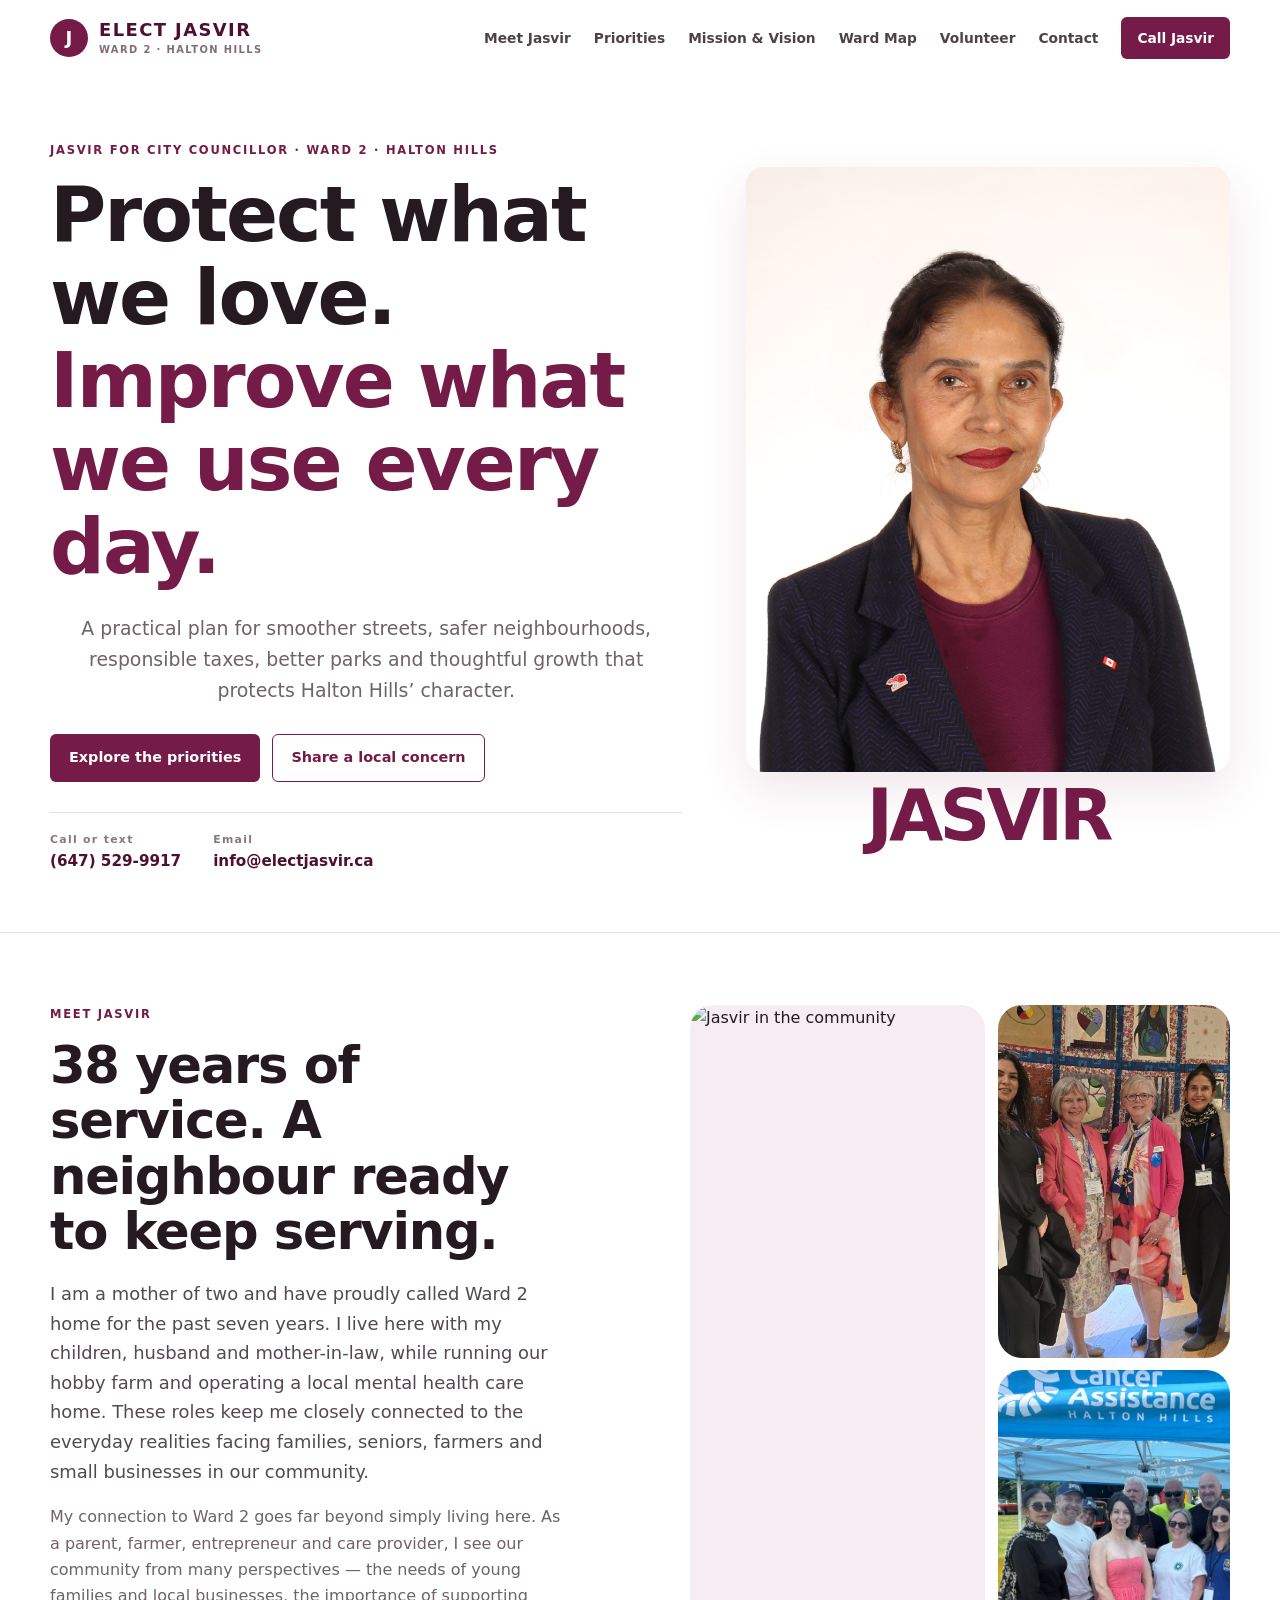
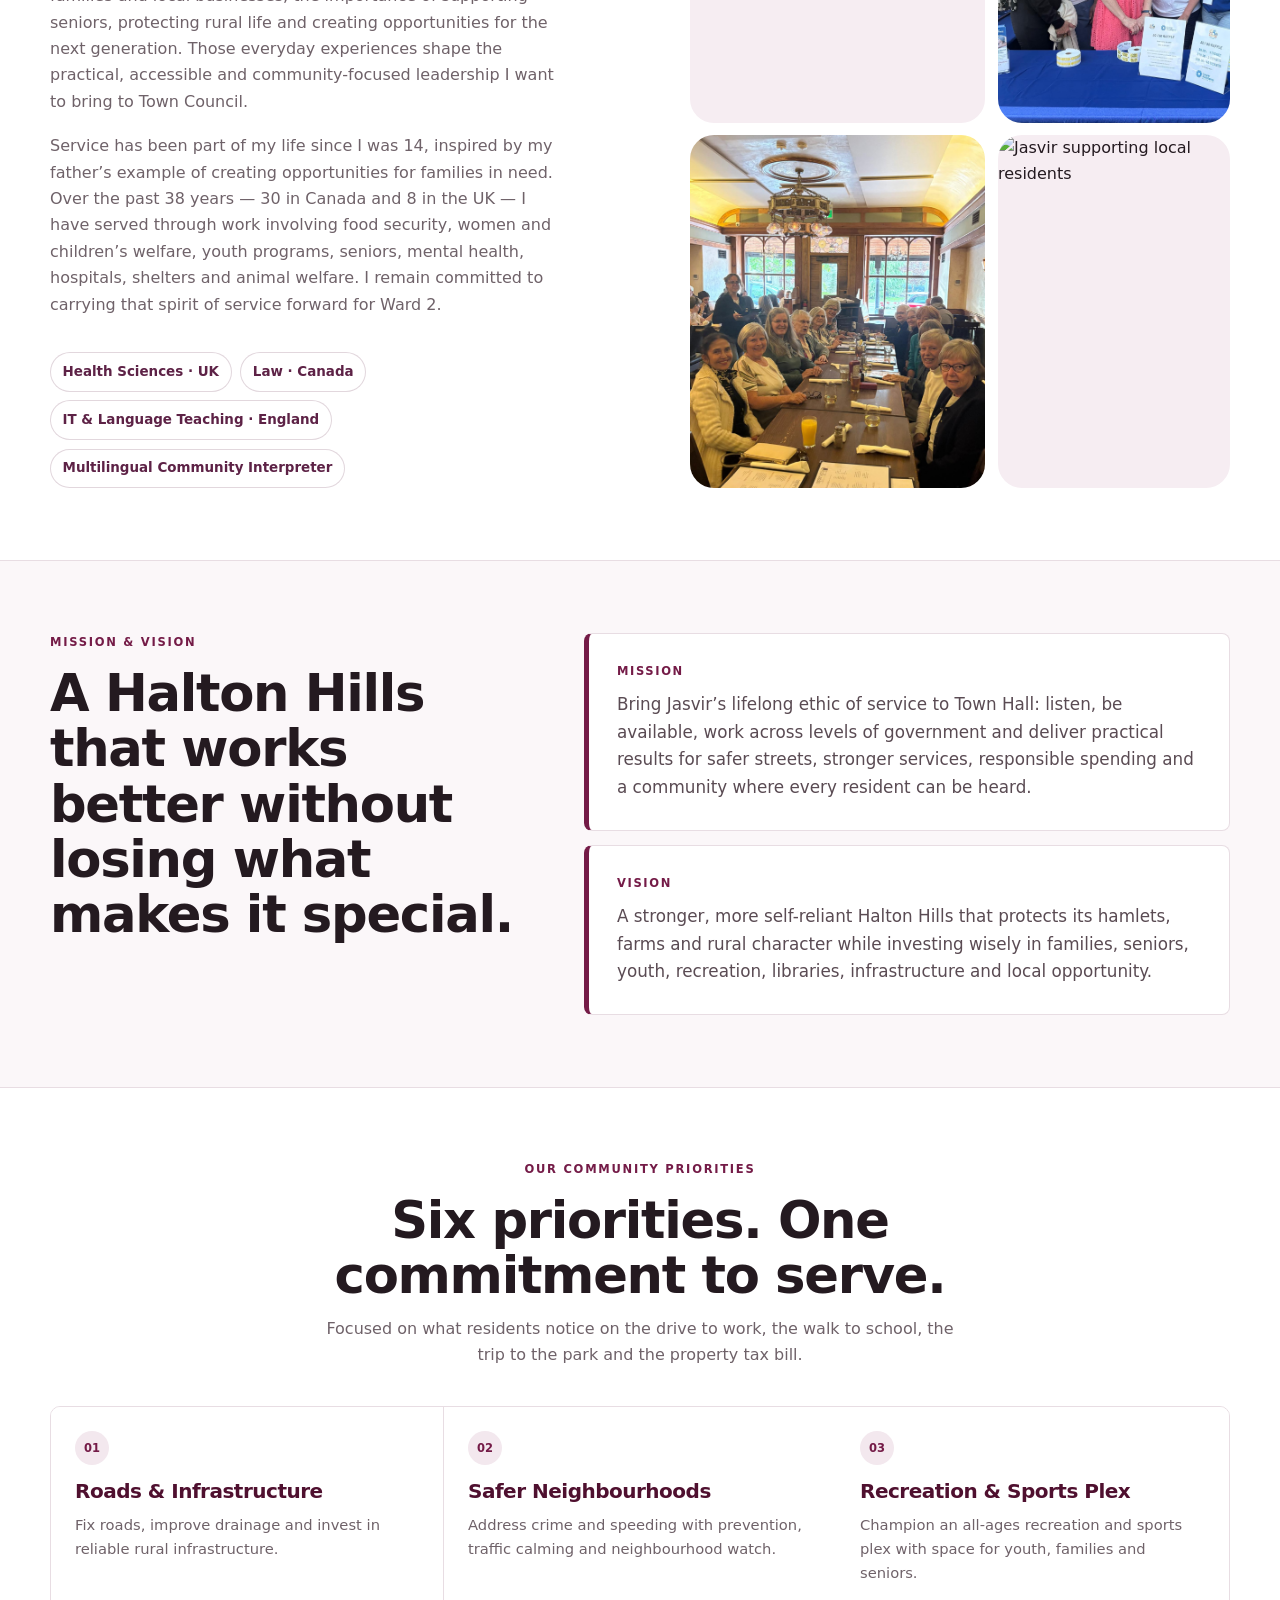
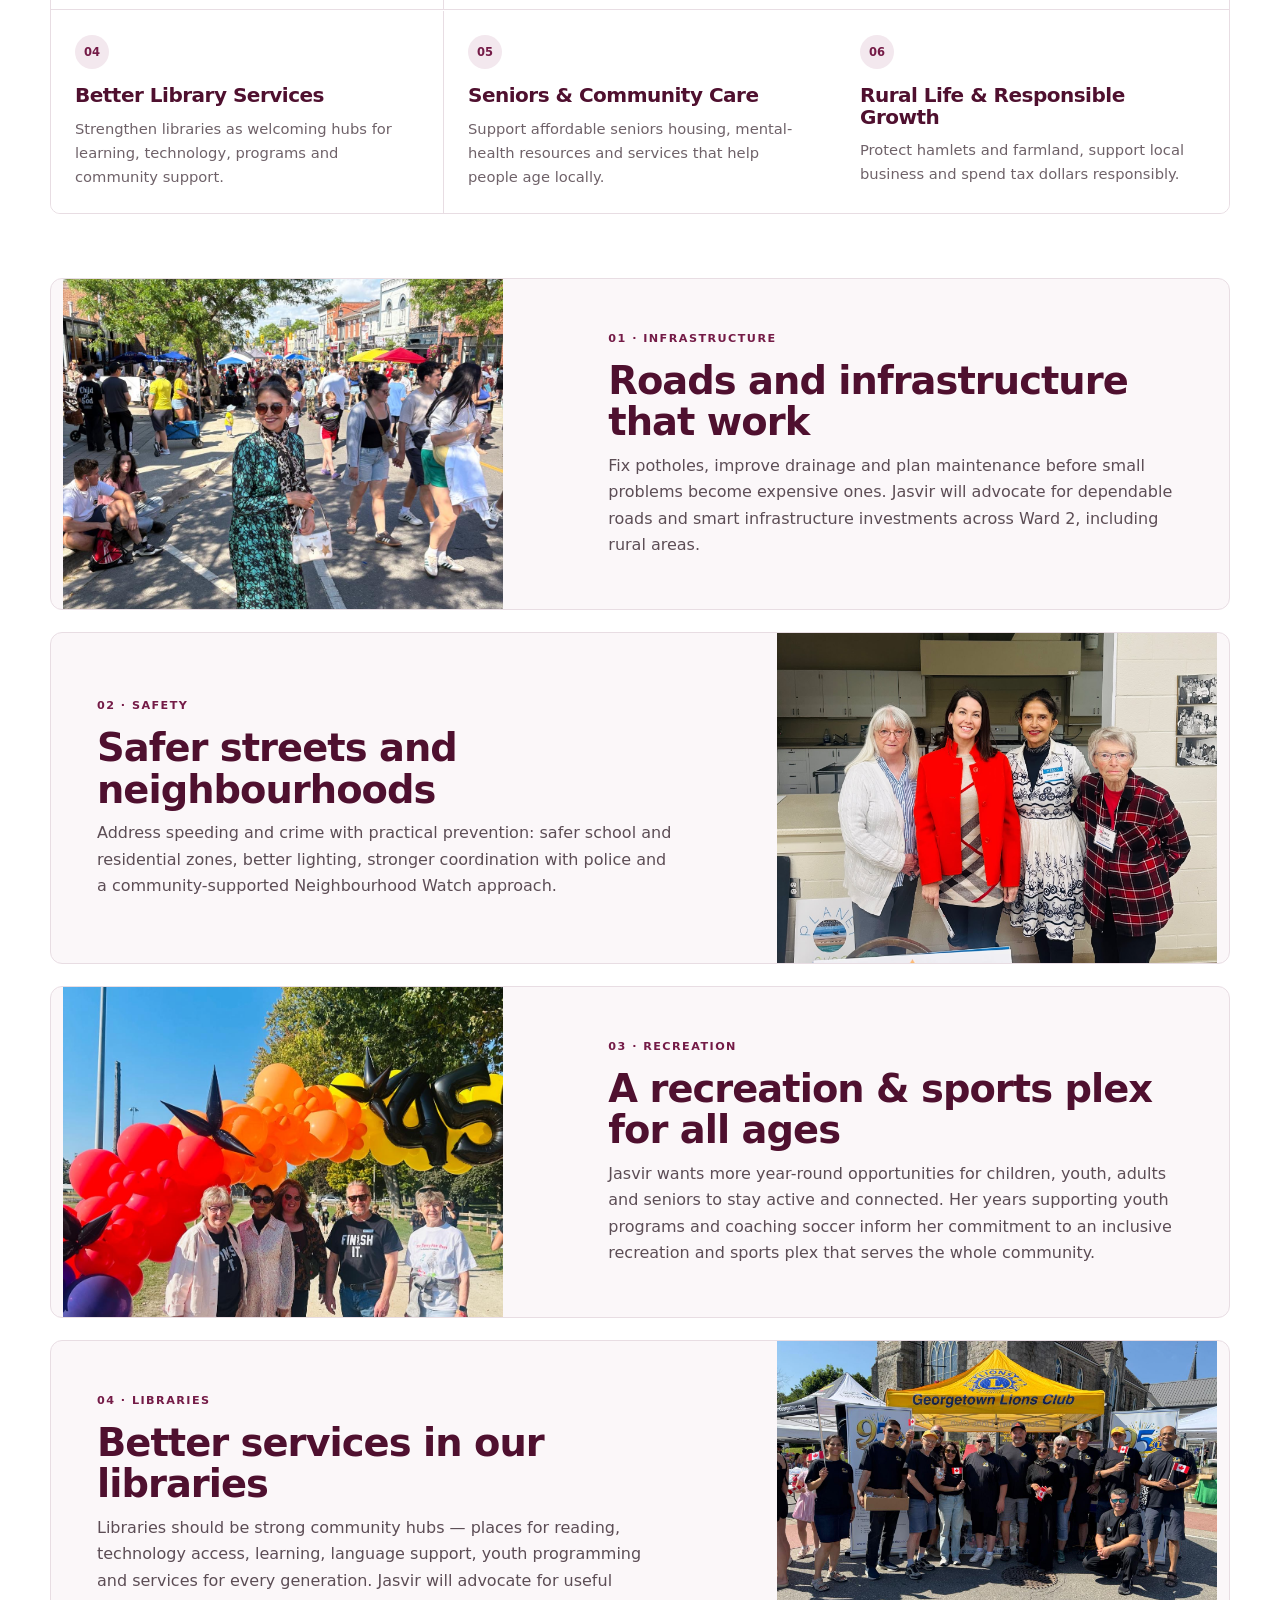
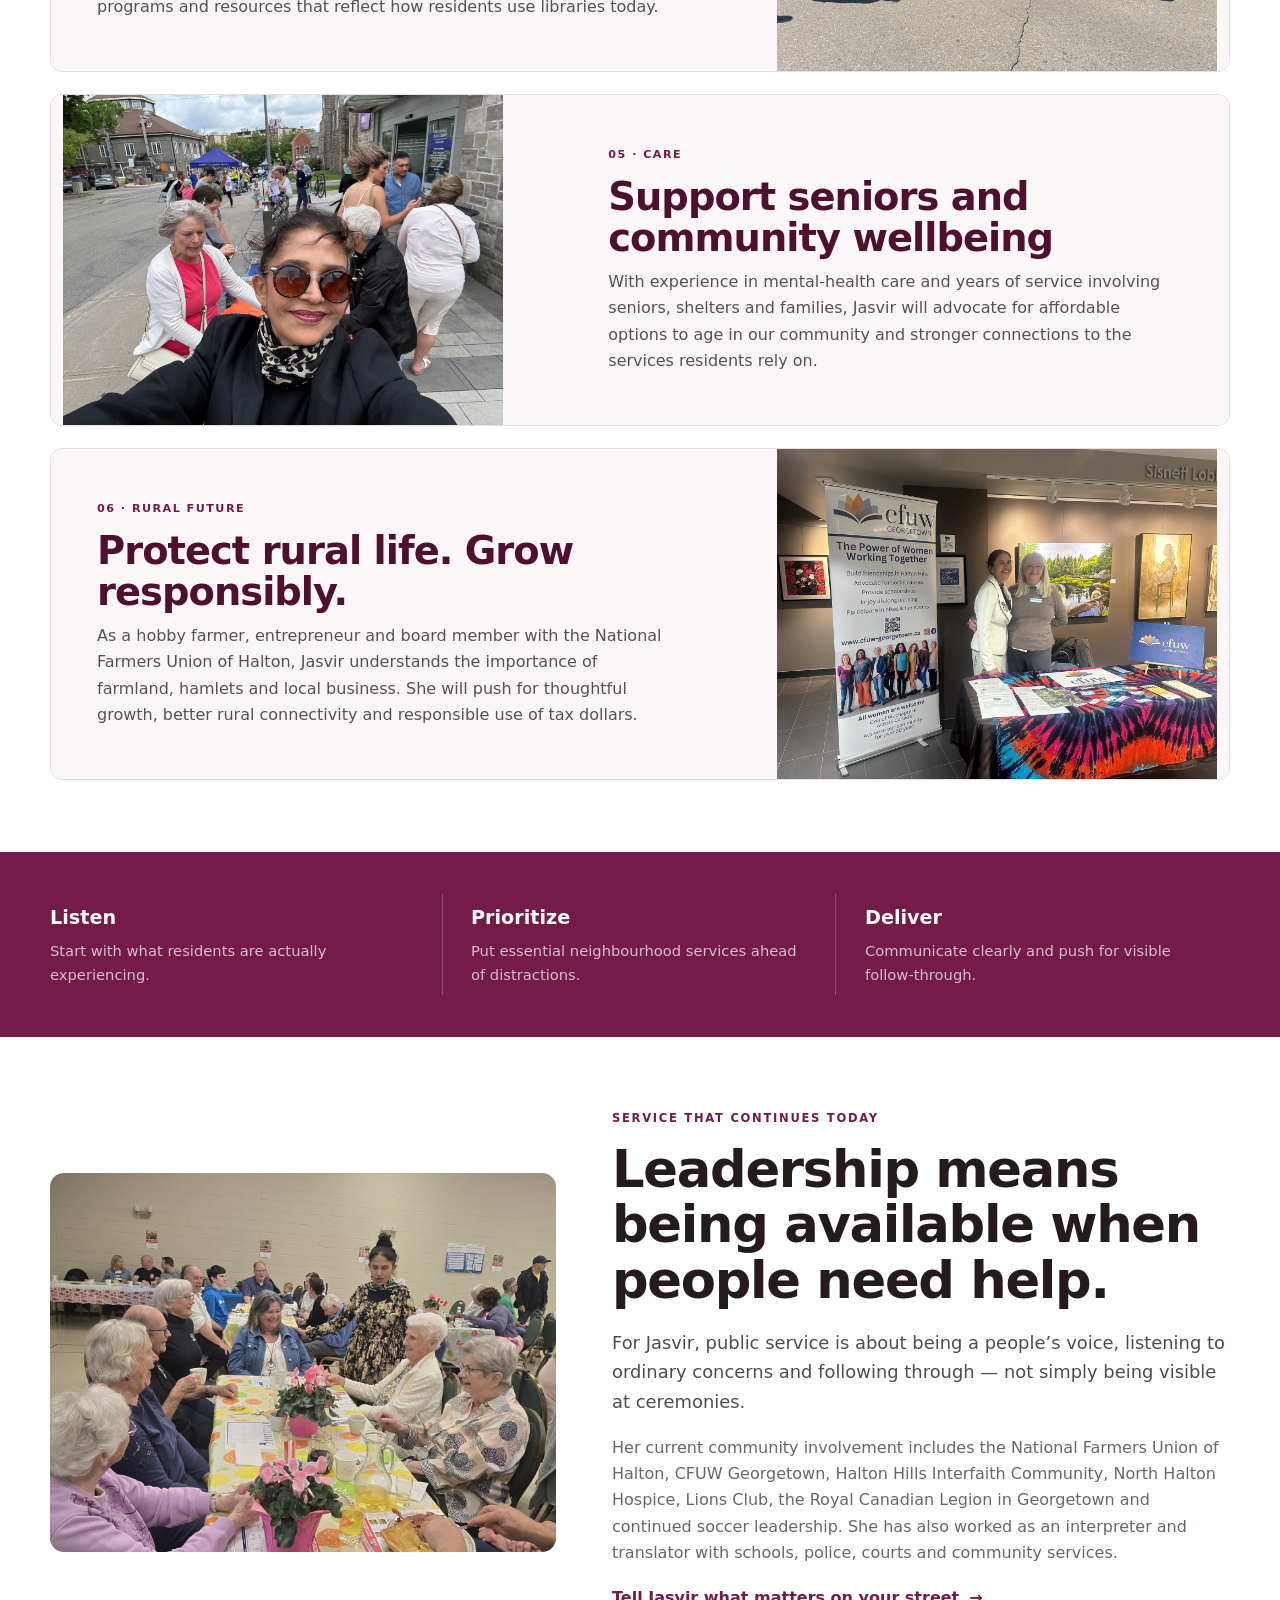
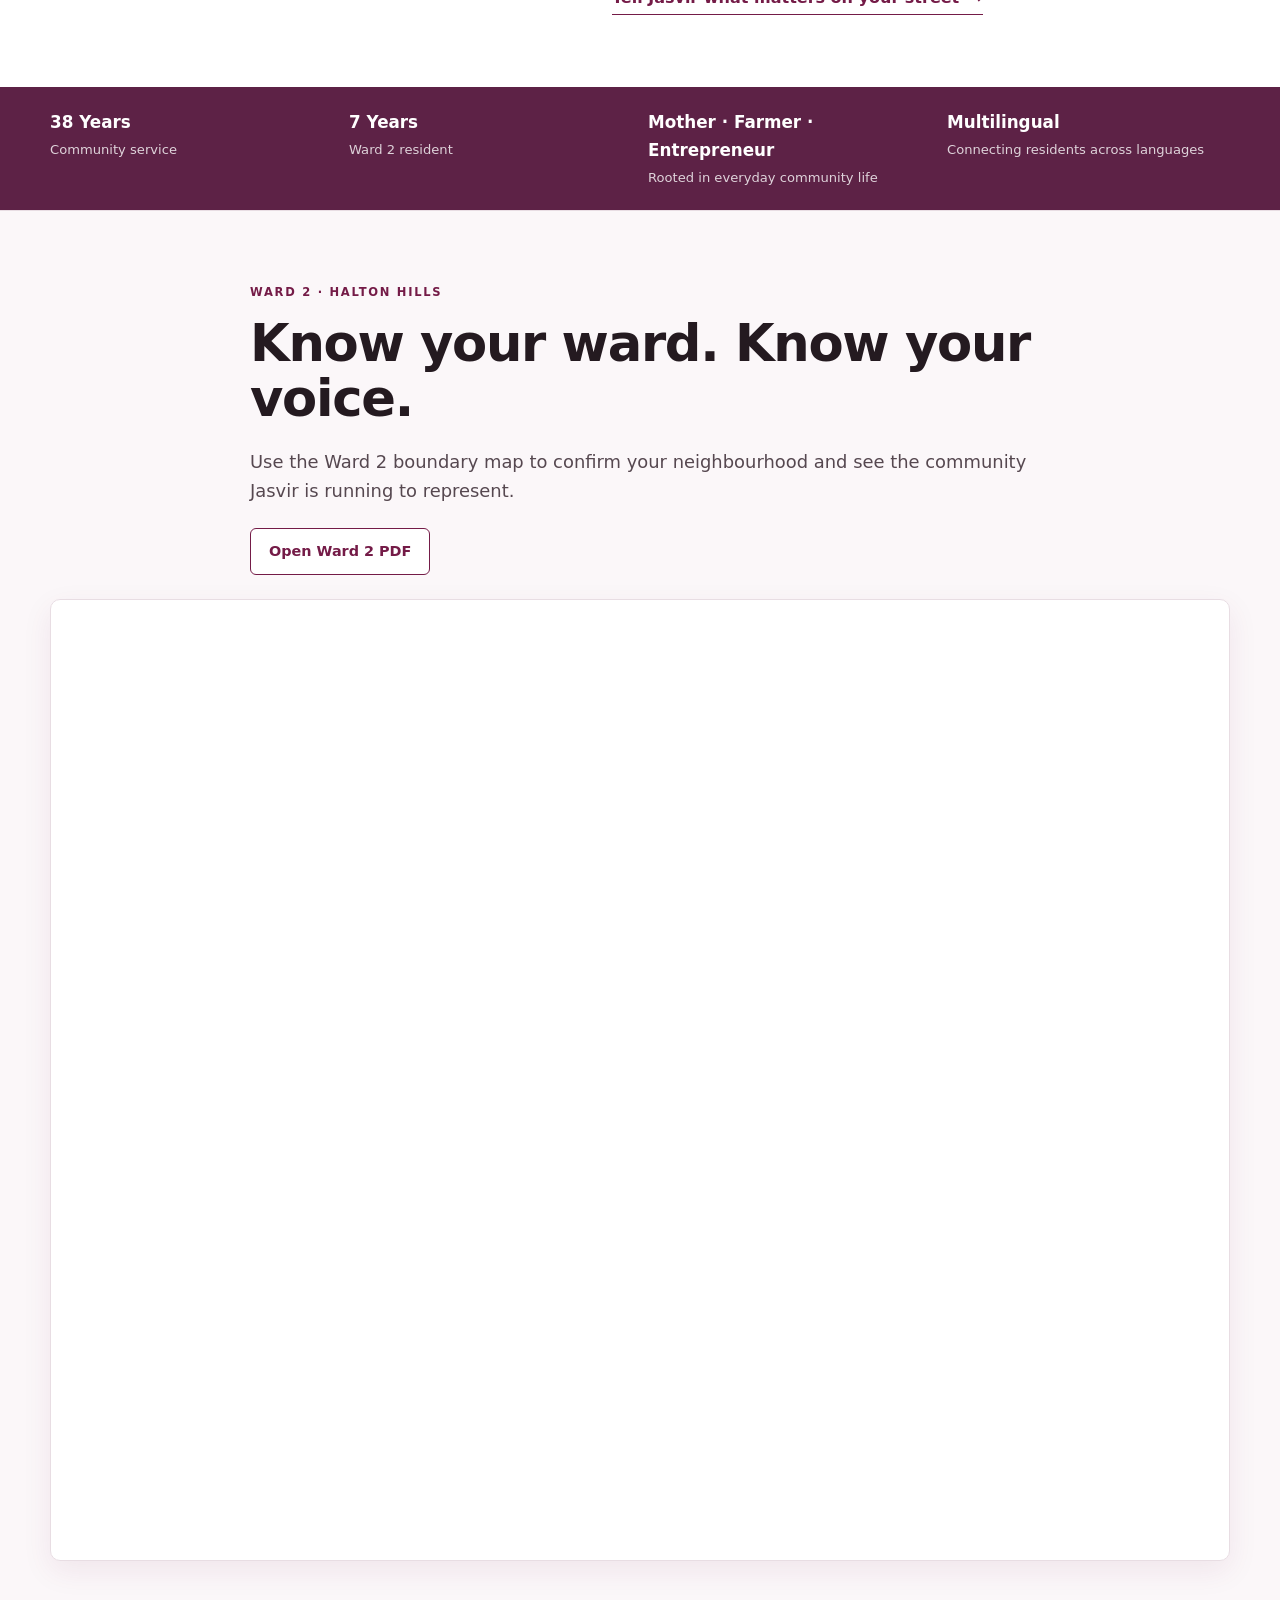
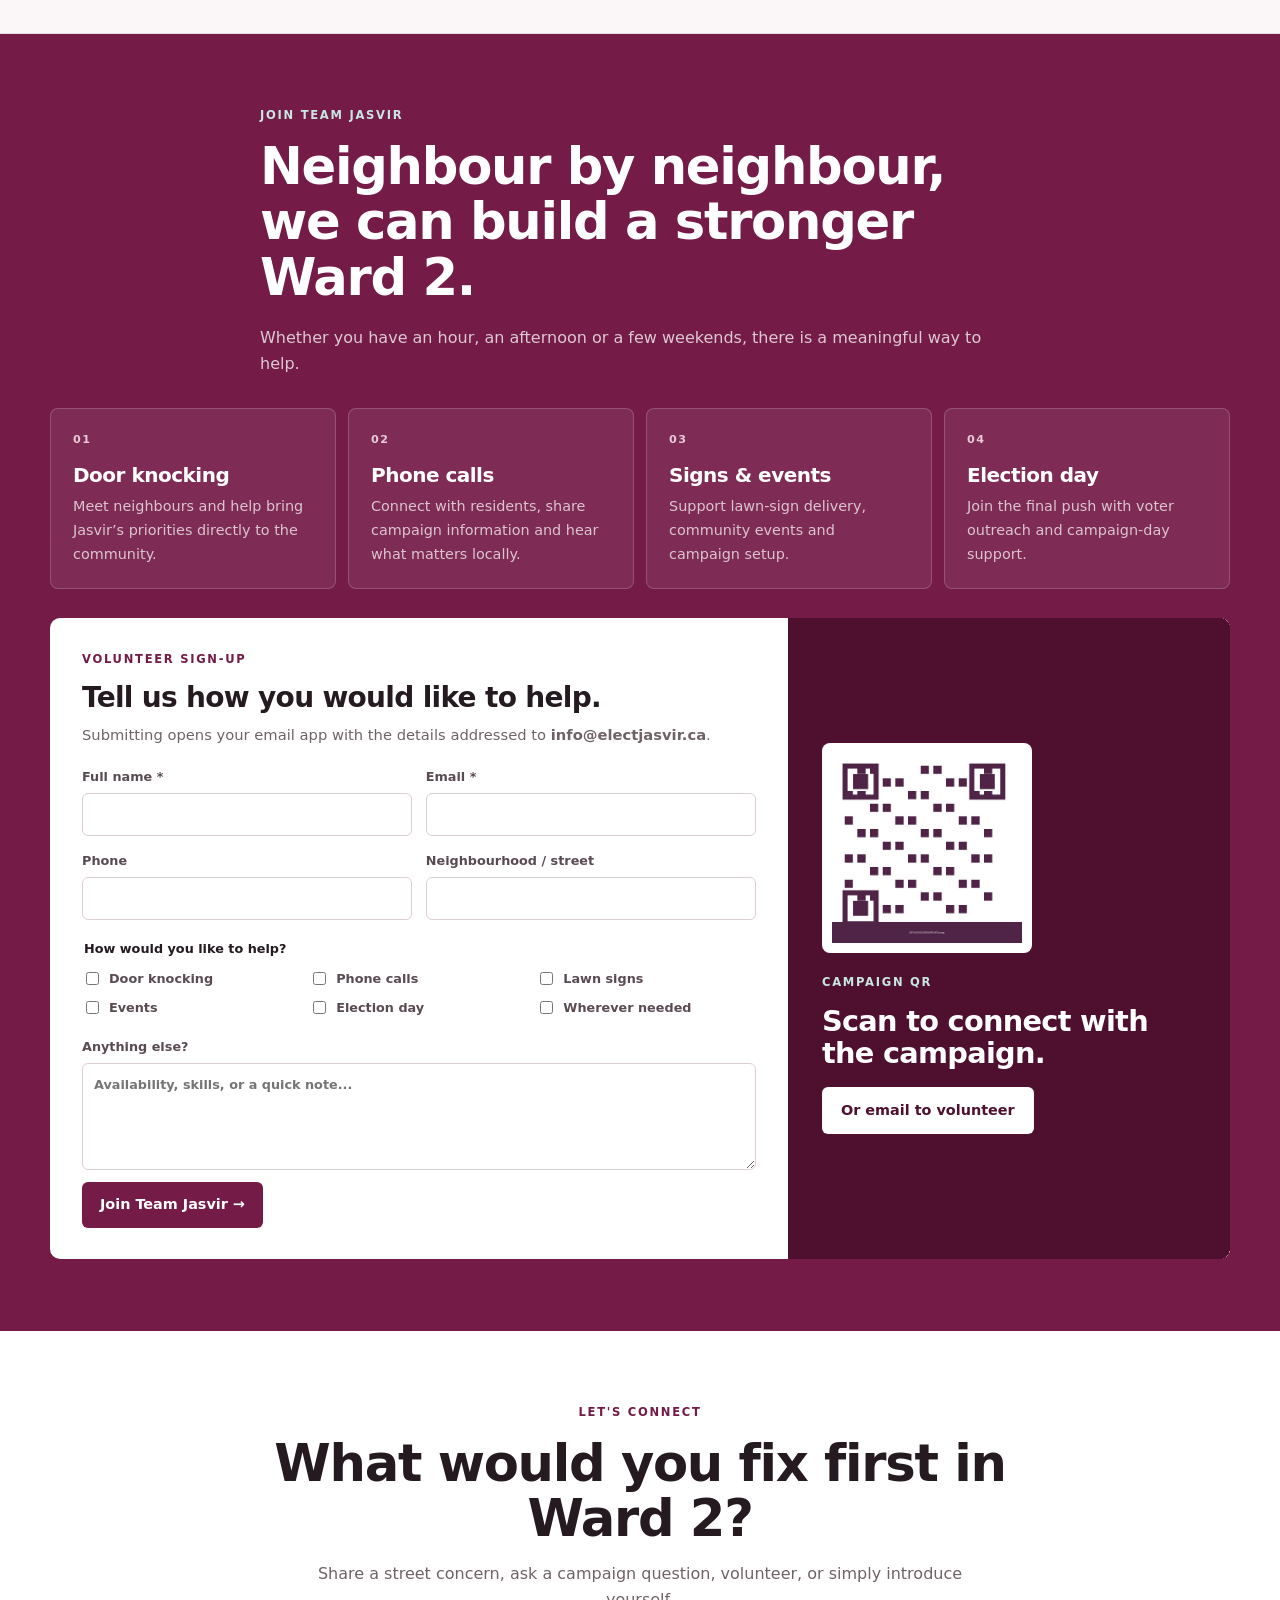
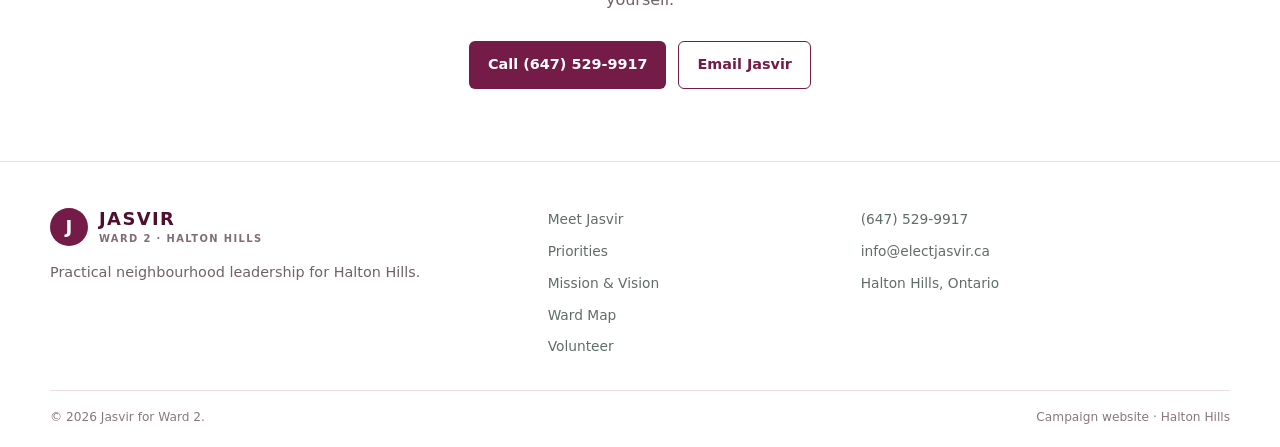
==== index.html @ 5abc93d6 "Self description and pc fade" ====
<!doctype html>
<html lang="en-CA">

<head>
  <meta charset="utf-8">
  <meta name="viewport" content="width=device-width, initial-scale=1, viewport-fit=cover">
  <meta name="theme-color" content="#741B47">
  <meta name="description"
    content="Jasvir for Ward 2 — practical neighbourhood leadership for safer streets, better roads, responsible spending, stronger parks, and smarter growth in Halton Hills.">
  <title>Jasvir for Ward 2 | Halton Hills</title>
  <link rel="stylesheet" href="assets/styles.css">
  <style>
    /* v10: center hero name and practical-plan copy */
    .hero-name-standout,
    .hero-name-below-photo {
      text-align: center !important;
      width: 100% !important;
    }

    .hero-name-standout span,
    .hero-name-below-photo span {
      text-align: center !important;
    }

    /* Center the practical plan paragraph in the hero */
    .hero-copy .hero-lede,
    .hero-copy .lede,
    .hero-copy>p:not(.eyebrow),
    .hero-content .hero-lede,
    .hero-content .lede {
      text-align: center !important;
      margin-left: auto !important;
      margin-right: auto !important;
      max-width: 760px;
    }

    @media (max-width: 768px) {

      .hero-copy .hero-lede,
      .hero-copy .lede,
      .hero-copy>p:not(.eyebrow),
      .hero-content .hero-lede,
      .hero-content .lede {
        max-width: 34rem;
      }
    }
  </style>
</head>

<body>
  <a class="skip-link" href="#main">Skip to main content</a>

  <header class="site-header" data-header>
    <div class="nav-shell">
      <a class="brand" href="#top" aria-label="Jasvir for Ward 2 home">
        <span class="brand-mark">J</span>
        <span class="brand-copy"><strong>ELECT JASVIR</strong><small>WARD 2 · HALTON HILLS</small></span>
      </a>
      <button class="menu-button" type="button" aria-expanded="false" aria-controls="site-nav" data-menu-button>
        <span>Menu</span>
        <svg viewBox="0 0 24 24" aria-hidden="true">
          <path d="M4 7h16M4 12h16M4 17h16" />
        </svg>
      </button>
      <nav class="site-nav" id="site-nav" aria-label="Primary navigation" data-nav>
        <a href="#why">Meet Jasvir</a>
        <a href="#priorities">Priorities</a>
        <a href="#vision">Mission & Vision</a>
        <a href="#ward-map">Ward Map</a>
        <a href="#volunteer">Volunteer</a>
        <a href="#connect">Contact</a>
        <a class="nav-cta" href="tel:+16475299917">Call Jasvir</a>
      </nav>
    </div>
  </header>

  <main id="main">
    <section class="hero" id="top">
      <div class="container hero-grid">
        <div class="hero-copy">
          <p class="eyebrow">JASVIR FOR CITY COUNCILLOR · WARD 2 · HALTON HILLS</p>
          <h1>Protect what we love.<br><span>Improve what we use every day.</span></h1>
          <p class="hero-lead">A practical plan for smoother streets, safer neighbourhoods, responsible taxes, better
            parks and thoughtful growth that protects Halton Hills’ character.</p>
          <div class="hero-actions">
            <a class="button button-primary" href="#priorities">Explore the priorities</a>
            <a class="button button-secondary"
              href="mailto:info@electjasvir.ca?subject=Ward%202%20Community%20Issue">Share a local concern</a>
          </div>
          <div class="hero-contact" aria-label="Campaign contact information">
            <a href="tel:+16475299917"><span>Call or text</span><strong>(647) 529-9917</strong></a>
            <a href="mailto:info@electjasvir.ca"><span>Email</span><strong>info@electjasvir.ca</strong></a>
          </div>
        </div>
        <div class="hero-visual">
          <div class="hero-photo">
            <img src="assets/images/1.jpg" alt="Temporary campaign photo placeholder">
          </div>
          <div class="hero-candidate-name" aria-label="Candidate name">JASVIR</div>
        </div>
      </div>
    </section>

    <section class="section meet" id="why">
      <div class="container meet-grid">
        <div class="meet-copy">
          <p class="section-label">MEET JASVIR</p>
          <h2>38 years of service. A neighbour ready to keep serving.</h2>
          <p class="lead">I am a mother of two and have proudly called Ward 2 home for the past seven years. I live here with my children, husband and mother-in-law, while running our hobby farm and operating a local mental health care home. These roles keep me closely connected to the everyday realities facing families, seniors, farmers and small businesses in our community.</p>
          <p>My connection to Ward 2 goes far beyond simply living here. As a parent, farmer, entrepreneur and care provider, I see our community from many perspectives — the needs of young families and local businesses, the importance of supporting seniors, protecting rural life and creating opportunities for the next generation. Those everyday experiences shape the practical, accessible and community-focused leadership I want to bring to Town Council.</p>
          <p>Service has been part of my life since I was 14, inspired by my father’s example of creating opportunities for families in need. Over the past 38 years — 30 in Canada and 8 in the UK — I have served through work involving food security, women and children’s welfare, youth programs, seniors, mental health, hospitals, shelters and animal welfare. I remain committed to carrying that spirit of service forward for Ward 2.</p>
          <div class="bio-chips" aria-label="My background">
            <span>Health Sciences · UK</span><span>Law · Canada</span><span>IT & Language Teaching · England</span><span>Multilingual Community Interpreter</span>
          </div>
        </div>
        <div class="meet-photos" aria-label="Community photos">
          <figure><img src="assets/images/16.jpg" alt="Jasvir in the community"></figure>
          <figure><img src="assets/images/12.jpg" alt="Jasvir serving the community"></figure>
          <figure><img src="assets/images/13.jpg" alt="Jasvir with community members"></figure>
          <figure><img src="assets/images/11.jpg" alt="Jasvir participating in the community"></figure>
          <figure><img src="assets/images/17.jpg" alt="Jasvir supporting local residents"></figure>
        </div>
      </div>
    </section>

    <section class="section vision" id="vision">
      <div class="container vision-grid">
        <div class="vision-heading">
          <p class="section-label">MISSION & VISION</p>
          <h2>A Halton Hills that works better without losing what makes it special.</h2>
        </div>
        <div class="statement-grid">
          <article class="statement-card">
            <span>MISSION</span>
            <p>Bring Jasvir’s lifelong ethic of service to Town Hall: listen, be available, work across levels of
              government and deliver practical results for safer streets, stronger services, responsible spending and a
              community where every resident can be heard.</p>
          </article>
          <article class="statement-card">
            <span>VISION</span>
            <p>A stronger, more self-reliant Halton Hills that protects its hamlets, farms and rural character while
              investing wisely in families, seniors, youth, recreation, libraries, infrastructure and local opportunity.
            </p>
          </article>
        </div>
      </div>
    </section>

    <section class="section priorities" id="priorities">
      <div class="container priorities-heading">
        <p class="section-label">OUR COMMUNITY PRIORITIES</p>
        <h2>Six priorities. One commitment to serve.</h2>
        <p>Focused on what residents notice on the drive to work, the walk to school, the trip to the park and the
          property tax bill.</p>
      </div>

      <div class="container priority-overview" aria-label="Ward 2 priority overview">
        <article><span>01</span>
          <h3>Roads & Infrastructure</h3>
          <p>Fix roads, improve drainage and invest in reliable rural infrastructure.</p>
        </article>
        <article><span>02</span>
          <h3>Safer Neighbourhoods</h3>
          <p>Address crime and speeding with prevention, traffic calming and neighbourhood watch.</p>
        </article>
        <article><span>03</span>
          <h3>Recreation & Sports Plex</h3>
          <p>Champion an all-ages recreation and sports plex with space for youth, families and seniors.</p>
        </article>
        <article><span>04</span>
          <h3>Better Library Services</h3>
          <p>Strengthen libraries as welcoming hubs for learning, technology, programs and community support.</p>
        </article>
        <article><span>05</span>
          <h3>Seniors & Community Care</h3>
          <p>Support affordable seniors housing, mental-health resources and services that help people age locally.</p>
        </article>
        <article><span>06</span>
          <h3>Rural Life & Responsible Growth</h3>
          <p>Protect hamlets and farmland, support local business and spend tax dollars responsibly.</p>
        </article>
      </div>

      <div class="container issue-list">
        <article class="issue-row">
          <div class="issue-photo"><img src="assets/images/2.jpg" alt="Ward 2 roads and infrastructure"></div>
          <div class="issue-copy"><span class="issue-number">01 · INFRASTRUCTURE</span>
            <h3>Roads and infrastructure that work</h3>
            <p>Fix potholes, improve drainage and plan maintenance before small problems become expensive ones. Jasvir
              will advocate for dependable roads and smart infrastructure investments across Ward 2, including rural
              areas.</p>
          </div>
        </article>
        <article class="issue-row reverse">
          <div class="issue-photo"><img src="assets/images/3.jpg" alt="Safe neighbourhoods"></div>
          <div class="issue-copy"><span class="issue-number">02 · SAFETY</span>
            <h3>Safer streets and neighbourhoods</h3>
            <p>Address speeding and crime with practical prevention: safer school and residential zones, better
              lighting, stronger coordination with police and a community-supported Neighbourhood Watch approach.</p>
          </div>
        </article>
        <article class="issue-row">
          <div class="issue-photo"><img src="assets/images/4.jpg" alt="Community recreation and sports"></div>
          <div class="issue-copy"><span class="issue-number">03 · RECREATION</span>
            <h3>A recreation & sports plex for all ages</h3>
            <p>Jasvir wants more year-round opportunities for children, youth, adults and seniors to stay active and
              connected. Her years supporting youth programs and coaching soccer inform her commitment to an inclusive
              recreation and sports plex that serves the whole community.</p>
          </div>
        </article>
        <article class="issue-row reverse">
          <div class="issue-photo"><img src="assets/images/5.jpg" alt="Library and learning services"></div>
          <div class="issue-copy"><span class="issue-number">04 · LIBRARIES</span>
            <h3>Better services in our libraries</h3>
            <p>Libraries should be strong community hubs — places for reading, technology access, learning, language
              support, youth programming and services for every generation. Jasvir will advocate for useful programs and
              resources that reflect how residents use libraries today.</p>
          </div>
        </article>
        <article class="issue-row">
          <div class="issue-photo"><img src="assets/images/6.jpg" alt="Seniors and community care"></div>
          <div class="issue-copy"><span class="issue-number">05 · CARE</span>
            <h3>Support seniors and community wellbeing</h3>
            <p>With experience in mental-health care and years of service involving seniors, shelters and families,
              Jasvir will advocate for affordable options to age in our community and stronger connections to the
              services residents rely on.</p>
          </div>
        </article>
        <article class="issue-row reverse">
          <div class="issue-photo"><img src="assets/images/7.jpg" alt="Rural Halton Hills and farmland"></div>
          <div class="issue-copy"><span class="issue-number">06 · RURAL FUTURE</span>
            <h3>Protect rural life. Grow responsibly.</h3>
            <p>As a hobby farmer, entrepreneur and board member with the National Farmers Union of Halton, Jasvir
              understands the importance of farmland, hamlets and local business. She will push for thoughtful growth,
              better rural connectivity and responsible use of tax dollars.</p>
          </div>
        </article>
      </div>
    </section>

    <section class="section principles">
      <div class="container principle-row">
        <article><strong>Listen</strong>
          <p>Start with what residents are actually experiencing.</p>
        </article>
        <article><strong>Prioritize</strong>
          <p>Put essential neighbourhood services ahead of distractions.</p>
        </article>
        <article><strong>Deliver</strong>
          <p>Communicate clearly and push for visible follow-through.</p>
        </article>
      </div>
    </section>

    <section class="section community">
      <div class="container community-grid">
        <div class="community-photo"><img src="assets/images/15.jpg" alt="Jasvir participating in the community"></div>
        <div class="community-copy">
          <p class="section-label">SERVICE THAT CONTINUES TODAY</p>
          <h2>Leadership means being available when people need help.</h2>
          <p class="lead">For Jasvir, public service is about being a people’s voice, listening to ordinary concerns and
            following through — not simply being visible at ceremonies.</p>
          <p>Her current community involvement includes the National Farmers Union of Halton, CFUW Georgetown, Halton
            Hills Interfaith Community, North Halton Hospice, Lions Club, the Royal Canadian Legion in Georgetown and
            continued soccer leadership. She has also worked as an interpreter and translator with schools, police,
            courts and community services.</p>
          <a class="text-link" href="mailto:info@electjasvir.ca?subject=Ward%202%20Neighbourhood%20Feedback">Tell Jasvir
            what matters on your street <span>→</span></a>
        </div>
      </div>
    </section>

    <section class="service-strip" aria-label="Jasvir's community service">
      <div class="container service-strip-grid">
        <div><strong>38 Years</strong><span>Community service</span></div>
        <div><strong>7 Years</strong><span>Ward 2 resident</span></div>
        <div><strong>Mother · Farmer · Entrepreneur</strong><span>Rooted in everyday community life</span></div>
        <div><strong>Multilingual</strong><span>Connecting residents across languages</span></div>
      </div>
    </section>

    <section class="section ward-map" id="ward-map">
      <div class="container map-copy">
        <p class="section-label">WARD 2 · HALTON HILLS</p>
        <h2>Know your ward. Know your voice.</h2>
        <p class="lead">Use the Ward 2 boundary map to confirm your neighbourhood and see the community Jasvir is
          running to represent.</p>
        <a class="button button-secondary" href="docs/Ward-2-Map.pdf" target="_blank" rel="noopener">Open Ward 2 PDF</a>
      </div>
      <div class="container map-frame pdf-frame">
        <object data="docs/Ward-2-Map.pdf#view=Fit&toolbar=0&navpanes=0" type="application/pdf"
          aria-label="Ward 2 boundary PDF">
          <iframe src="docs/Ward-2-Map.pdf#view=Fit&toolbar=0&navpanes=0" title="Ward 2 boundary PDF"></iframe>
          <p>Your browser cannot display the PDF here. <a href="docs/Ward-2-Map.pdf" target="_blank" rel="noopener">Open
              the Ward 2 PDF</a>.</p>
        </object>
      </div>
    </section>

    <section class="section volunteer" id="volunteer">
      <div class="container volunteer-heading">
        <p class="section-label light">JOIN TEAM JASVIR</p>
        <h2>Neighbour by neighbour, we can build a stronger Ward 2.</h2>
        <p>Whether you have an hour, an afternoon or a few weekends, there is a meaningful way to help.</p>
      </div>
      <div class="container volunteer-options">
        <article><span>01</span>
          <h3>Door knocking</h3>
          <p>Meet neighbours and help bring Jasvir’s priorities directly to the community.</p>
        </article>
        <article><span>02</span>
          <h3>Phone calls</h3>
          <p>Connect with residents, share campaign information and hear what matters locally.</p>
        </article>
        <article><span>03</span>
          <h3>Signs & events</h3>
          <p>Support lawn-sign delivery, community events and campaign setup.</p>
        </article>
        <article><span>04</span>
          <h3>Election day</h3>
          <p>Join the final push with voter outreach and campaign-day support.</p>
        </article>
      </div>
      <div class="container volunteer-panel">
        <form class="volunteer-form" data-volunteer-form>
          <p class="section-label">VOLUNTEER SIGN-UP</p>
          <h3>Tell us how you would like to help.</h3>
          <p>Submitting opens your email app with the details addressed to <strong>info@electjasvir.ca</strong>.</p>
          <div class="form-grid">
            <label>Full name *<input type="text" name="name" autocomplete="name" required></label>
            <label>Email *<input type="email" name="email" autocomplete="email" required></label>
            <label>Phone<input type="tel" name="phone" autocomplete="tel"></label>
            <label>Neighbourhood / street<input type="text" name="neighbourhood" autocomplete="street-address"></label>
          </div>
          <fieldset>
            <legend>How would you like to help?</legend>
            <div class="check-grid">
              <label><input type="checkbox" name="help" value="Door knocking"> Door knocking</label>
              <label><input type="checkbox" name="help" value="Phone calls"> Phone calls</label>
              <label><input type="checkbox" name="help" value="Lawn signs"> Lawn signs</label>
              <label><input type="checkbox" name="help" value="Events"> Events</label>
              <label><input type="checkbox" name="help" value="Election day"> Election day</label>
              <label><input type="checkbox" name="help" value="Wherever needed"> Wherever needed</label>
            </div>
          </fieldset>
          <label>Anything else?<textarea name="message" rows="4"
              placeholder="Availability, skills, or a quick note..."></textarea></label>
          <button class="button button-primary" type="submit">Join Team Jasvir →</button>
        </form>
        <aside class="volunteer-qr">
          <div class="qr-card"><img src="assets/images/qr.jpg"
              alt="Placeholder QR image to be replaced with Jasvir campaign QR code"></div>
          <p class="section-label light">CAMPAIGN QR</p>
          <h3>Scan to connect with the campaign.</h3>
          <a class="button button-light" href="mailto:info@electjasvir.ca?subject=Volunteer%20for%20Jasvir">Or email to
            volunteer</a>
        </aside>
      </div>
    </section>

    <section class="section connect" id="connect">
      <div class="container connect-inner">
        <p class="section-label">LET'S CONNECT</p>
        <h2>What would you fix first in Ward 2?</h2>
        <p>Share a street concern, ask a campaign question, volunteer, or simply introduce yourself.</p>
        <div class="connect-actions">
          <a class="button button-primary" href="tel:+16475299917">Call (647) 529-9917</a>
          <a class="button button-secondary" href="mailto:info@electjasvir.ca">Email Jasvir</a>
        </div>
      </div>
    </section>
  </main>

  <footer class="site-footer">
    <div class="container footer-grid">
      <div><a class="brand footer-brand" href="#top"><span class="brand-mark">J</span><span
            class="brand-copy"><strong>JASVIR</strong><small>WARD 2 · HALTON HILLS</small></span></a>
        <p>Practical neighbourhood leadership for Halton Hills.</p>
      </div>
      <nav aria-label="Footer navigation"><a href="#why">Meet Jasvir</a><a href="#priorities">Priorities</a><a
          href="#vision">Mission & Vision</a><a href="#ward-map">Ward Map</a><a href="#volunteer">Volunteer</a></nav>
      <div class="footer-contact"><a href="tel:+16475299917">(647) 529-9917</a><a
          href="mailto:info@electjasvir.ca">info@electjasvir.ca</a><span>Halton Hills, Ontario</span></div>
    </div>
    <div class="container footer-bottom"><span>© <span data-year></span> Jasvir for Ward 2.</span><span>Campaign website
        · Halton Hills</span></div>
  </footer>

  <script src="assets/main.js"></script>
</body>

</html>
---- assets/styles.css ----
:root {
  --teal: #741B47;
  --teal-dark: #4F102F;
  --teal-soft: #F3E8EE;
  --teal-pale: #FBF7F9;
  --ink: #241A20;
  --muted: #6F6269;
  --line: #E8DDE3;
  --white: #ffffff;
  --max: 1180px;
  --shadow: 0 18px 48px rgba(116, 27, 71, .11);
}

* {
  box-sizing: border-box
}

html {
  scroll-behavior: smooth
}

body {
  margin: 0;
  background: #fff;
  color: var(--ink);
  font-family: Inter, ui-sans-serif, system-ui, -apple-system, BlinkMacSystemFont, "Segoe UI", sans-serif;
  line-height: 1.65;
  -webkit-font-smoothing: antialiased
}

img {
  display: block;
  width: 100%
}

a {
  color: inherit;
  text-decoration: none
}

button,
input,
textarea {
  font: inherit
}

.container {
  width: min(var(--max), calc(100% - 40px));
  margin-inline: auto
}

.section {
  padding: 72px 0
}

h1,
h2,
h3,
p {
  margin-top: 0
}

h1,
h2,
h3 {
  letter-spacing: -.025em;
  line-height: 1.08
}

h1 {
  font-size: clamp(3.1rem, 6vw, 6rem);
  font-weight: 780;
  margin-bottom: 24px
}

h2 {
  font-size: clamp(2.2rem, 4vw, 3.8rem);
  font-weight: 760;
  margin-bottom: 20px
}

h3 {
  font-size: 1.45rem;
  margin-bottom: 10px
}

p {
  color: var(--muted);
  margin-bottom: 18px
}

.lead {
  font-size: 1.12rem;
  color: #564850
}

.section-label,
.eyebrow {
  font-size: .72rem;
  font-weight: 800;
  letter-spacing: .15em;
  color: var(--teal);
  margin-bottom: 14px
}

.section-label.light {
  color: #c8e7e4
}

.skip-link {
  position: fixed;
  left: 16px;
  top: -50px;
  z-index: 1000;
  background: #fff;
  border: 2px solid var(--teal);
  padding: 10px 14px
}

.skip-link:focus {
  top: 16px
}

.site-header {
  position: sticky;
  top: 0;
  z-index: 100;
  background: rgba(255, 255, 255, .96);
  border-bottom: 1px solid transparent;
  transition: .2s ease
}

.site-header.is-scrolled {
  border-color: var(--line);
  box-shadow: 0 6px 20px rgba(0, 0, 0, .04)
}

.nav-shell {
  width: min(var(--max), calc(100% - 40px));
  height: 76px;
  margin: auto;
  display: flex;
  align-items: center;
  justify-content: space-between;
  gap: 24px
}

.brand {
  display: inline-flex;
  align-items: center;
  gap: 11px
}

.brand-mark {
  width: 38px;
  height: 38px;
  border-radius: 50%;
  display: grid;
  place-items: center;
  background: var(--teal);
  color: #fff;
  font-weight: 800;
  font-size: 1.15rem
}

.brand-copy {
  display: grid;
  line-height: 1.05
}

.brand-copy strong {
  color: var(--teal-dark);
  font-size: 1.12rem;
  letter-spacing: .08em
}

.brand-copy small {
  margin-top: 5px;
  font-size: .62rem;
  letter-spacing: .14em;
  color: #806D77;
  font-weight: 700
}

.site-nav {
  display: flex;
  align-items: center;
  gap: 23px
}

.site-nav a {
  font-size: .86rem;
  font-weight: 650;
  color: #4E4248
}

.site-nav a:hover {
  color: var(--teal)
}

.site-nav .nav-cta {
  padding: 10px 16px;
  border-radius: 6px;
  background: var(--teal);
  color: #fff
}

.menu-button {
  display: none;
  background: none;
  border: 0;
  color: var(--teal-dark);
  align-items: center;
  gap: 9px;
  font-weight: 700
}

.menu-button svg {
  width: 24px;
  fill: none;
  stroke: currentColor;
  stroke-width: 2
}

.hero {
  padding: 64px 0 58px;
  background: #fff;
  border-bottom: 1px solid var(--line)
}

.hero-grid {
  display: grid;
  grid-template-columns: 1.02fr .78fr;
  align-items: center;
  gap: 64px
}

.hero h1 span {
  color: var(--teal)
}

.hero-lead {
  font-size: 1.18rem;
  max-width: 720px
}

.hero-actions,
.connect-actions {
  display: flex;
  flex-wrap: wrap;
  gap: 12px;
  margin: 28px 0 30px
}

.button {
  display: inline-flex;
  align-items: center;
  justify-content: center;
  min-height: 46px;
  padding: 11px 18px;
  border-radius: 6px;
  font-weight: 760;
  font-size: .9rem;
  border: 1px solid transparent
}

.button-primary {
  background: var(--teal);
  color: #fff
}

.button-primary:hover {
  background: var(--teal-dark)
}

.button-secondary {
  background: #fff;
  color: var(--teal);
  border-color: var(--teal)
}

.button-secondary:hover {
  background: var(--teal-pale)
}

.button-light {
  background: #fff;
  color: var(--teal-dark)
}

.hero-contact {
  display: flex;
  gap: 32px;
  padding-top: 18px;
  border-top: 1px solid var(--line)
}

.hero-contact a {
  display: grid
}

.hero-contact span {
  font-size: .68rem;
  letter-spacing: .12em;
  font-weight: 800;
  color: #887780
}

.hero-contact strong {
  font-size: .95rem;
  color: var(--teal-dark)
}

.hero-photo {
  border-radius: 18px;
  overflow: hidden;
  box-shadow: var(--shadow);
  aspect-ratio: 4/5;
  background: var(--teal-soft)
}

.hero-photo img {
  height: 100%;
  object-fit: cover;
  object-position: center 16%
}

.meet {
  background: #fff
}

.meet-grid {
  display: grid;
  grid-template-columns: .8fr 1.2fr;
  gap: 56px;
  align-items: start
}

.meet-copy {
  max-width: 520px
}

.meet-photos {
  display: grid;
  grid-template-columns: 1.15fr .85fr;
  grid-template-rows: 1fr 1fr;
  gap: 12px;
  height: 510px
}

.meet-photos figure {
  margin: 0;
  overflow: hidden;
  border-radius: 14px;
  background: #F6EDF2
}

.meet-photos figure:first-child {
  grid-row: 1/3
}

.meet-photos img {
  height: 100%;
  object-fit: cover
}

.vision {
  background: var(--teal-pale);
  border-block: 1px solid var(--line)
}

.vision-grid {
  display: grid;
  grid-template-columns: .85fr 1.15fr;
  gap: 56px;
  align-items: start
}

.vision-heading h2 {
  max-width: 520px
}

.statement-grid {
  display: grid;
  gap: 14px
}

.statement-card {
  padding: 28px;
  background: #fff;
  border: 1px solid var(--line);
  border-left: 5px solid var(--teal);
  border-radius: 8px
}

.statement-card span {
  display: block;
  color: var(--teal);
  font-size: .72rem;
  font-weight: 850;
  letter-spacing: .14em;
  margin-bottom: 10px
}

.statement-card p {
  margin: 0;
  color: #5A4B53;
  font-size: 1.05rem
}

.priorities {
  background: #fff
}

.priorities-heading {
  max-width: 790px;
  text-align: center;
  margin-bottom: 38px
}

.priorities-heading h2 {
  margin-bottom: 12px
}

.priorities-heading p:last-child {
  max-width: 650px;
  margin: 0 auto
}

.priority-overview {
  display: grid;
  grid-template-columns: repeat(3, 1fr);
  border: 1px solid var(--line);
  border-radius: 10px;
  overflow: hidden;
  margin-bottom: 64px
}

.priority-overview article {
  padding: 24px;
  border-right: 1px solid var(--line);
  border-bottom: 1px solid var(--line);
  background: #fff
}

.priority-overview article:nth-child(3n) {
  border-right: 0
}

.priority-overview article:nth-child(n+4) {
  border-bottom: 0
}

.priority-overview span {
  display: inline-grid;
  place-items: center;
  width: 34px;
  height: 34px;
  border-radius: 50%;
  background: var(--teal-soft);
  color: var(--teal);
  font-weight: 800;
  font-size: .72rem;
  margin-bottom: 16px
}

.priority-overview h3 {
  font-size: 1.25rem;
  color: var(--teal-dark)
}

.priority-overview p {
  margin: 0;
  font-size: .92rem
}

.issue-list {
  display: grid;
  gap: 22px
}

.issue-row {
  display: grid;
  grid-template-columns: .84fr 1.16fr;
  min-height: 320px;
  background: var(--teal-pale);
  border: 1px solid var(--line);
  border-radius: 12px;
  overflow: hidden
}

.issue-row.reverse {
  grid-template-columns: 1.16fr .84fr
}

.issue-row.reverse .issue-photo {
  order: 2
}

.issue-row.reverse .issue-copy {
  order: 1
}

.issue-photo img {
  height: 100%;
  object-fit: cover
}

.issue-copy {
  padding: 42px 46px;
  align-self: center
}

.issue-number {
  display: block;
  color: var(--teal);
  font-size: .7rem;
  font-weight: 850;
  letter-spacing: .13em;
  margin-bottom: 12px
}

.issue-copy h3 {
  font-size: clamp(1.8rem, 3vw, 2.6rem);
  color: var(--teal-dark)
}

.issue-copy p {
  margin: 0;
  max-width: 650px;
  color: #5C4D55
}

.principles {
  padding: 42px 0;
  background: var(--teal);
  color: #fff
}

.principle-row {
  display: grid;
  grid-template-columns: repeat(3, 1fr)
}

.principle-row article {
  padding: 8px 28px;
  border-right: 1px solid rgba(255, 255, 255, .22)
}

.principle-row article:first-child {
  padding-left: 0
}

.principle-row article:last-child {
  border-right: 0
}

.principle-row strong {
  display: block;
  font-size: 1.2rem;
  margin-bottom: 5px
}

.principle-row p {
  margin: 0;
  color: rgba(255, 255, 255, .72);
  font-size: .92rem
}

.community {
  background: #fff
}

.community-grid {
  display: grid;
  grid-template-columns: .9fr 1.1fr;
  gap: 56px;
  align-items: center
}

.community-photo {
  border-radius: 14px;
  overflow: hidden;
  aspect-ratio: 4/3;
  background: var(--teal-soft)
}

.community-photo img {
  height: 100%;
  object-fit: cover
}

.community-copy h2 {
  max-width: 630px
}

.text-link {
  display: inline-flex;
  gap: 10px;
  color: var(--teal);
  font-weight: 760;
  border-bottom: 1px solid var(--teal);
  padding-bottom: 3px
}

.ward-map {
  background: var(--teal-pale);
  border-block: 1px solid var(--line)
}

.map-copy {
  max-width: 780px;
  margin-bottom: 24px
}

.map-copy .button {
  margin-top: 4px
}

.map-frame {
  background: #fff;
  border: 1px solid var(--line);
  border-radius: 10px;
  padding: 10px;
  box-shadow: 0 10px 30px rgba(116, 27, 71, .08)
}

.pdf-frame object,
.pdf-frame iframe {
  display: block;
  width: 100%;
  height: min(78vw, 940px);
  min-height: 620px;
  border: 0;
  background: #fff
}

.volunteer {
  background: var(--teal);
  color: #fff
}

.volunteer-heading {
  max-width: 760px;
  margin-bottom: 30px
}

.volunteer-heading h2 {
  color: #fff
}

.volunteer-heading>p {
  color: rgba(255, 255, 255, .76)
}

.volunteer-options {
  display: grid;
  grid-template-columns: repeat(4, 1fr);
  gap: 12px;
  margin-bottom: 28px
}

.volunteer-options article {
  padding: 22px;
  background: rgba(255, 255, 255, .08);
  border: 1px solid rgba(255, 255, 255, .18);
  border-radius: 8px
}

.volunteer-options span {
  display: block;
  font-size: .7rem;
  letter-spacing: .12em;
  color: #E8C9D7;
  font-weight: 800
}

.volunteer-options h3 {
  margin: 16px 0 8px;
  color: #fff;
  font-size: 1.25rem
}

.volunteer-options p {
  margin: 0;
  color: rgba(255, 255, 255, .72);
  font-size: .9rem
}

.volunteer-panel {
  display: grid;
  grid-template-columns: 1.25fr .75fr;
  background: #fff;
  border-radius: 10px;
  overflow: hidden
}

.volunteer-form {
  padding: 32px;
  color: var(--ink)
}

.volunteer-form h3 {
  font-size: 1.75rem
}

.volunteer-form>p:not(.section-label) {
  font-size: .92rem
}

.form-grid {
  display: grid;
  grid-template-columns: 1fr 1fr;
  gap: 14px
}

.volunteer-form label {
  display: grid;
  gap: 6px;
  font-size: .8rem;
  font-weight: 700;
  color: #5A4A53
}

.volunteer-form input,
.volunteer-form textarea {
  width: 100%;
  border: 1px solid #DDCED6;
  border-radius: 6px;
  padding: 10px 11px;
  outline: none
}

.volunteer-form input:focus,
.volunteer-form textarea:focus {
  border-color: var(--teal);
  box-shadow: 0 0 0 3px rgba(116, 27, 71, .10)
}

.volunteer-form fieldset {
  border: 0;
  padding: 0;
  margin: 18px 0
}

.volunteer-form legend {
  font-size: .8rem;
  font-weight: 750;
  margin-bottom: 9px
}

.check-grid {
  display: grid;
  grid-template-columns: repeat(3, 1fr);
  gap: 8px
}

.check-grid label {
  display: flex;
  align-items: center;
  gap: 7px;
  font-weight: 600
}

.check-grid input {
  width: auto
}

.volunteer-form>.button {
  margin-top: 12px;
  border: 0;
  cursor: pointer
}

.volunteer-qr {
  padding: 34px;
  background: var(--teal-dark);
  display: flex;
  flex-direction: column;
  justify-content: center
}

.qr-card {
  width: min(210px, 100%);
  background: #fff;
  border-radius: 8px;
  padding: 10px;
  margin-bottom: 20px
}

.volunteer-qr h3 {
  color: #fff;
  font-size: 1.8rem
}

.volunteer-qr .button {
  align-self: flex-start;
  margin-top: 8px
}

.connect {
  background: #fff
}

.connect-inner {
  text-align: center;
  max-width: 760px
}

.connect-inner h2 {
  margin-bottom: 14px
}

.connect-inner>p:not(.section-label) {
  max-width: 650px;
  margin-inline: auto
}

.connect-actions {
  justify-content: center;
  margin-bottom: 0
}

.site-footer {
  padding: 46px 0 20px;
  border-top: 1px solid var(--line);
  background: #fff
}

.footer-grid {
  display: grid;
  grid-template-columns: 1.25fr .75fr 1fr;
  gap: 36px
}

.footer-grid>div>p {
  font-size: .9rem;
  margin: 15px 0 0
}

.footer-grid nav,
.footer-contact {
  display: grid;
  align-content: start;
  gap: 9px
}

.footer-grid nav a,
.footer-contact a,
.footer-contact span {
  font-size: .86rem;
  color: #5e6d6a
}

.footer-bottom {
  margin-top: 32px;
  padding-top: 16px;
  border-top: 1px solid var(--line);
  display: flex;
  justify-content: space-between;
  font-size: .76rem;
  color: #887780
}

@media(max-width:980px) {
  .site-nav {
    position: absolute;
    top: 76px;
    left: 0;
    right: 0;
    display: none;
    flex-direction: column;
    align-items: stretch;
    padding: 16px 20px 22px;
    background: #fff;
    border-bottom: 1px solid var(--line);
    box-shadow: 0 12px 30px rgba(0, 0, 0, .07)
  }

  .site-nav.is-open {
    display: flex
  }

  .site-nav a {
    padding: 7px 2px
  }

  .menu-button {
    display: flex
  }

  .hero-grid,
  .meet-grid,
  .vision-grid,
  .community-grid {
    grid-template-columns: 1fr;
    gap: 34px
  }

  .hero-copy {
    order: 1
  }

  .hero-photo {
    order: 2;
    max-width: 620px;
    width: 100%;
    margin: auto
  }

  .meet-copy {
    max-width: 760px
  }

  .meet-photos {
    height: 460px
  }

  .vision-grid {
    gap: 28px
  }

  .vision-heading h2 {
    max-width: 760px
  }

  .priority-overview {
    grid-template-columns: repeat(2, 1fr)
  }

  .priority-overview article {
    border-right: 1px solid var(--line) !important;
    border-bottom: 1px solid var(--line) !important
  }

  .priority-overview article:nth-child(2n) {
    border-right: 0 !important
  }

  .priority-overview article:nth-child(n+5) {
    border-bottom: 0 !important
  }

  .issue-row,
  .issue-row.reverse {
    grid-template-columns: 1fr 1fr
  }

  .principle-row {
    grid-template-columns: 1fr 1fr 1fr
  }

  .volunteer-options {
    grid-template-columns: repeat(2, 1fr)
  }

  .volunteer-panel {
    grid-template-columns: 1fr
  }

  .volunteer-qr {
    align-items: center;
    text-align: center
  }

  .volunteer-qr .button {
    align-self: center
  }

  .footer-grid {
    grid-template-columns: 1fr 1fr
  }

  .footer-grid>div:first-child {
    grid-column: 1/-1
  }
}

@media(max-width:680px) {

  .container,
  .nav-shell {
    width: min(100% - 28px, var(--max))
  }

  .section {
    padding: 52px 0
  }

  .nav-shell {
    height: 68px
  }

  .site-nav {
    top: 68px
  }

  h1 {
    font-size: clamp(2.15rem, 10vw, 3.15rem)
  }

  h2 {
    font-size: clamp(1.9rem, 8vw, 2.7rem)
  }

  .hero {
    padding: 34px 0 44px
  }

  .hero-grid {
    gap: 24px
  }

  .hero-copy {
    display: contents
  }

  .eyebrow {
    order: 1;
    margin-bottom: 0
  }

  .hero-copy h1 {
    order: 2;
    margin-bottom: 0;
    font-size: 2.25rem
  }

  .hero-photo {
    order: 3;
    aspect-ratio: 4/5;
    border-radius: 12px
  }

  .hero-lead {
    order: 4;
    font-size: 1rem;
    margin-bottom: 0
  }

  .hero-actions {
    order: 6;
    display: grid;
    margin: 8px 0 0
  }

  .hero-contact {
    order: 5;
    display: grid;
    gap: 12px;
    padding-top: 14px
  }

  .button {
    width: 100%
  }

  .meet-grid {
    gap: 26px
  }

  .meet-photos {
    height: auto;
    display: grid;
    grid-template-columns: 1fr;
    grid-template-rows: none;
    gap: 10px
  }

  .meet-photos figure,
  .meet-photos figure:first-child {
    grid-row: auto;
    aspect-ratio: 16/11;
    border-radius: 18px
  }

  .meet-photos img {
    height: 100%;
    object-fit: cover
  }

  .vision {
    padding-block: 46px
  }

  .statement-card {
    padding: 22px
  }

  .priority-overview {
    grid-template-columns: 1fr;
    margin-bottom: 38px
  }

  .priority-overview article,
  .priority-overview article:nth-child(n) {
    border-right: 0 !important;
    border-bottom: 1px solid var(--line) !important
  }

  .priority-overview article:last-child {
    border-bottom: 0 !important
  }

  .issue-list {
    gap: 14px
  }

  .issue-row,
  .issue-row.reverse {
    grid-template-columns: 1fr;
    min-height: 0
  }

  .issue-row.reverse .issue-photo,
  .issue-row.reverse .issue-copy {
    order: initial
  }

  .issue-photo {
    aspect-ratio: 16/10
  }

  .issue-copy {
    padding: 24px
  }

  .issue-copy h3 {
    font-size: 1.85rem
  }

  .principles {
    padding: 28px 0
  }

  .principle-row {
    grid-template-columns: 1fr
  }

  .principle-row article,
  .principle-row article:first-child {
    padding: 14px 0;
    border-right: 0;
    border-bottom: 1px solid rgba(255, 255, 255, .2)
  }

  .principle-row article:last-child {
    border-bottom: 0
  }

  .community-grid {
    gap: 24px
  }

  .pdf-frame object,
  .pdf-frame iframe {
    height: 72vh;
    min-height: 520px
  }

  .map-frame {
    padding: 5px
  }

  .volunteer {
    padding-block: 50px
  }

  .volunteer-options {
    grid-template-columns: 1fr
  }

  .volunteer-panel {
    border-radius: 8px
  }

  .volunteer-form {
    padding: 22px 18px
  }

  .form-grid,
  .check-grid {
    grid-template-columns: 1fr
  }

  .volunteer-qr {
    padding: 26px 20px
  }

  .footer-grid {
    grid-template-columns: 1fr
  }

  .footer-grid>div:first-child {
    grid-column: auto
  }

  .footer-bottom {
    display: grid;
    gap: 5px
  }
}


/* Scroll reveal — subtle, fast and performance-friendly on desktop and mobile */
.reveal-on-scroll {
    opacity: 0;
    transform: translateY(18px);
    transition: opacity 420ms ease-out, transform 420ms ease-out;
    will-change: opacity, transform;
  }

  .reveal-on-scroll.is-visible {
    opacity: 1;
    transform: translateY(0);
  }

  .reveal-on-scroll.reveal-delay-1 {
    transition-delay: 55ms;
  }

  .reveal-on-scroll.reveal-delay-2 {
    transition-delay: 110ms;
  }

@media (prefers-reduced-motion: reduce) {
  .reveal-on-scroll {
    opacity: 1 !important;
    transform: none !important;
    transition: none !important;
  }
}


/* Candidate name directly below hero portrait */
.hero-visual {
  min-width: 0
}

.hero-candidate-name {
  margin-top: 14px;
  color: var(--teal);
  font-size: clamp(3rem, 5.5vw, 5.75rem);
  font-weight: 900;
  line-height: .88;
  letter-spacing: -.055em;
  text-transform: uppercase
}

@media(max-width:980px) {
  .hero-visual {
    order: 2;
    max-width: 620px;
    width: 100%;
    margin: auto
  }
}

@media(max-width:640px) {
  .hero-visual {
    order: 3;
    max-width: none;
    margin: 0
  }

  .hero-candidate-name {
    margin-top: 10px;
    font-size: clamp(3rem, 15vw, 4.6rem);
    line-height: .9
  }
}


/* v11: definitive centering for the actual candidate-name element */
.hero-visual .hero-candidate-name {
  display: block !important;
  width: 100% !important;
  margin-left: auto !important;
  margin-right: auto !important;
  text-align: center !important;
  justify-self: center !important;
  align-self: center !important;
}

@media (max-width: 640px) {
  .hero-visual .hero-candidate-name {
    width: 100% !important;
    text-align: center !important;
    margin-left: auto !important;
    margin-right: auto !important;
  }
}

/* v12 bio + refreshed commitments */
.bio-chips {
  display: flex;
  flex-wrap: wrap;
  gap: .55rem;
  margin-top: 1rem
}

.bio-chips span {
  border: 1px solid rgba(93, 34, 70, .18);
  background: #fff;
  padding: .48rem .72rem;
  border-radius: 999px;
  font-size: .84rem;
  font-weight: 700;
  color: var(--plum, #5d2246)
}

.service-strip {
  background: var(--plum, #5d2246);
  color: #fff;
  padding: 1.35rem 0
}

.service-strip-grid {
  display: grid;
  grid-template-columns: repeat(4, 1fr);
  gap: 1rem
}

.service-strip-grid div {
  display: flex;
  flex-direction: column;
  gap: .15rem
}

.service-strip-grid strong {
  font-size: 1.05rem
}

.service-strip-grid span {
  font-size: .82rem;
  opacity: .8
}

@media(max-width:760px) {
  .service-strip-grid {
    grid-template-columns: 1fr 1fr
  }

  .bio-chips {
    gap: .4rem
  }

  .bio-chips span {
    font-size: .76rem
  }
}

/* v13: five-photo Meet Jasvir collage */
.meet-photos {
  display: grid;
  grid-template-columns: repeat(2, minmax(0, 1fr));
  grid-template-rows: repeat(3, 180px);
  gap: 12px;
}

.meet-photos figure {
  margin: 0;
  overflow: hidden;
  border-radius: 22px;
  min-width: 0;
}

.meet-photos figure:nth-child(1) {
  grid-row: span 2;
}

.meet-photos figure:nth-child(4),
.meet-photos figure:nth-child(5) {
  grid-row: auto;
}

.meet-photos img {
  width: 100%;
  height: 100%;
  object-fit: cover;
  display: block;
}

@media (max-width: 760px) {
  .meet-photos {
    display: flex;
    flex-direction: column;
    gap: 12px;
  }

  .meet-photos figure {
    width: 100%;
    height: auto;
    aspect-ratio: 4 / 3;
    border-radius: 26px;
  }

  .meet-photos figure:nth-child(1),
  .meet-photos figure:nth-child(4),
  .meet-photos figure:nth-child(5) {
    grid-row: auto;
    grid-column: auto;
  }
}


/* v14: Meet Jasvir equal-height collage + clean mobile order */
.meet-grid {
  align-items: stretch !important;
}

.meet-copy {
  display: flex;
  flex-direction: column;
  min-height: 100%;
}

.meet-photos {
  height: 100% !important;
  min-height: 100% !important;
  align-self: stretch !important;
  display: grid !important;
  grid-template-columns: repeat(2, minmax(0, 1fr)) !important;
  grid-template-rows: repeat(3, minmax(0, 1fr)) !important;
  gap: 12px !important;
}

.meet-photos figure {
  margin: 0 !important;
  min-height: 0 !important;
  overflow: hidden !important;
  border-radius: 22px !important;
}

.meet-photos figure:nth-child(1) {
  grid-row: span 2 !important;
}

.meet-photos figure:nth-child(4),
.meet-photos figure:nth-child(5) {
  grid-row: auto !important;
}

.meet-photos img {
  width: 100% !important;
  height: 100% !important;
  object-fit: cover !important;
  display: block !important;
}

/* Desktop/tablet: let both columns naturally match the taller content column */
@media (min-width: 761px) {
  .meet-grid {
    grid-template-columns: minmax(0, 1fr) minmax(0, 1fr) !important;
  }

  .meet-photos {
    min-height: 560px !important;
  }
}

/* Mobile: text first, then all five photos vertically */
@media (max-width: 760px) {
  .meet-grid {
    display: flex !important;
    flex-direction: column !important;
  }

  .meet-copy {
    order: 1 !important;
  }

  .meet-photos {
    order: 2 !important;
    display: flex !important;
    flex-direction: column !important;
    height: auto !important;
    min-height: 0 !important;
    gap: 12px !important;
  }

  .meet-photos figure {
    width: 100% !important;
    height: auto !important;
    aspect-ratio: 4 / 3 !important;
    grid-row: auto !important;
    grid-column: auto !important;
  }
}
/* Balanced Meet Jasvir mosaic */
@media (min-width:761px){
 .meet-grid{align-items:stretch!important;grid-template-columns:minmax(0,1.04fr) minmax(0,.96fr)!important}
 .meet-photos{height:100%!important;min-height:0!important;align-self:stretch!important;display:grid!important;grid-template-columns:1.12fr .88fr!important;grid-template-rows:repeat(3,minmax(0,1fr))!important;gap:12px!important}
 .meet-photos figure{margin:0!important;min-height:0!important;overflow:hidden!important;border-radius:24px!important;grid-column:auto!important;grid-row:auto!important}
 .meet-photos figure:nth-child(1){grid-column:1!important;grid-row:1 / span 2!important}
 .meet-photos figure:nth-child(2){grid-column:2!important;grid-row:1!important}
 .meet-photos figure:nth-child(3){grid-column:2!important;grid-row:2!important}
 .meet-photos figure:nth-child(4){grid-column:1!important;grid-row:3!important}
 .meet-photos figure:nth-child(5){grid-column:2!important;grid-row:3!important}
 .meet-photos img{width:100%!important;height:100%!important;object-fit:cover!important;display:block!important}
}
@media(max-width:760px){
 .meet-grid{display:flex!important;flex-direction:column!important}
 .meet-copy{order:1!important}
 .meet-photos{order:2!important;display:grid!important;grid-template-columns:1fr 1fr!important;height:auto!important;min-height:0!important;gap:10px!important}
 .meet-photos figure{margin:0!important;height:auto!important;aspect-ratio:1/1!important;grid-column:auto!important;grid-row:auto!important;border-radius:22px!important}
 .meet-photos figure:first-child{grid-column:1/-1!important;aspect-ratio:4/3!important}
 .meet-photos img{width:100%!important;height:100%!important;object-fit:cover!important}
}

/* v11: balance issue sections by reducing desktop photo dominance */
@media (min-width: 761px) {
  .issue-row {
    grid-template-columns: 0.82fr 1.18fr !important;
    gap: 3rem !important;
    align-items: center !important;
  }

  .issue-row.reverse {
    grid-template-columns: 1.18fr 0.82fr !important;
  }

  .issue-photo {
    width: 100% !important;
    max-width: 440px !important;
    justify-self: center !important;
  }

  .issue-photo img {
    width: 100% !important;
    height: auto !important;
    aspect-ratio: 4 / 3 !important;
    object-fit: cover !important;
    display: block !important;
  }
}
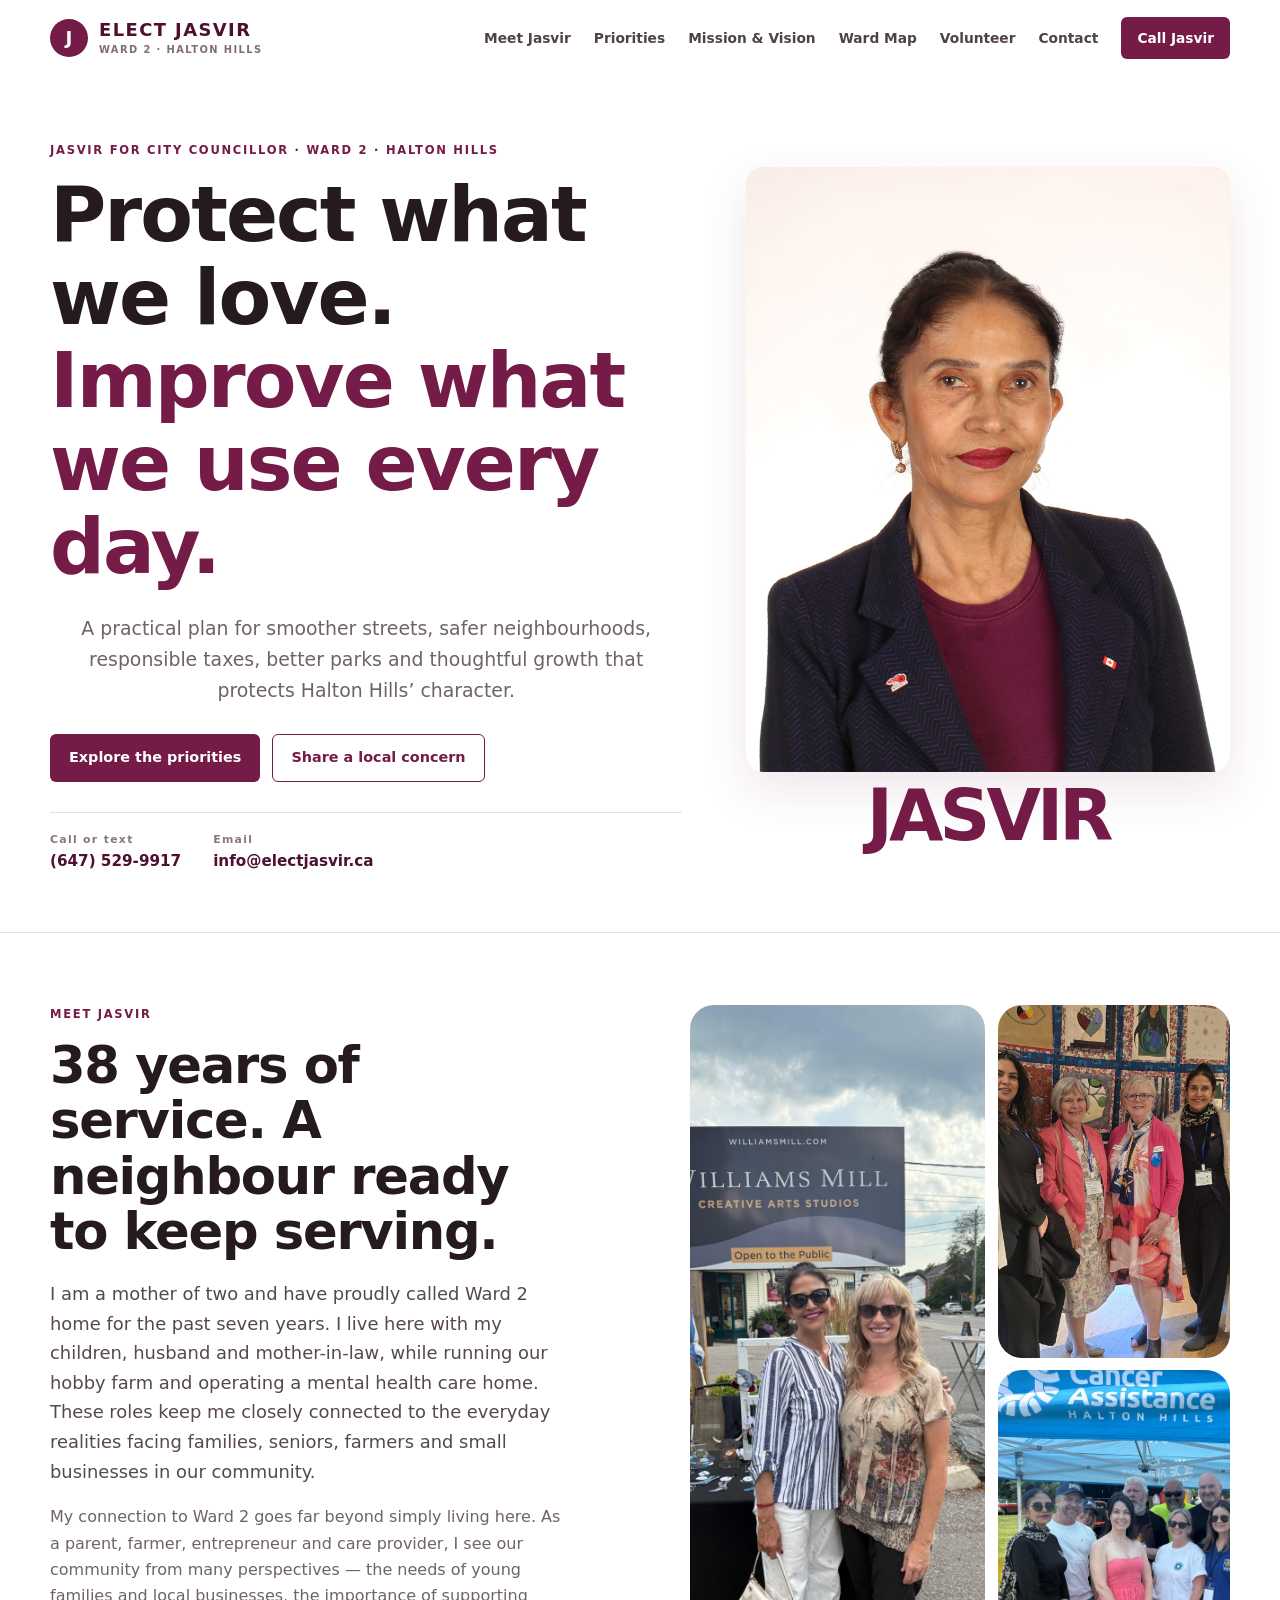
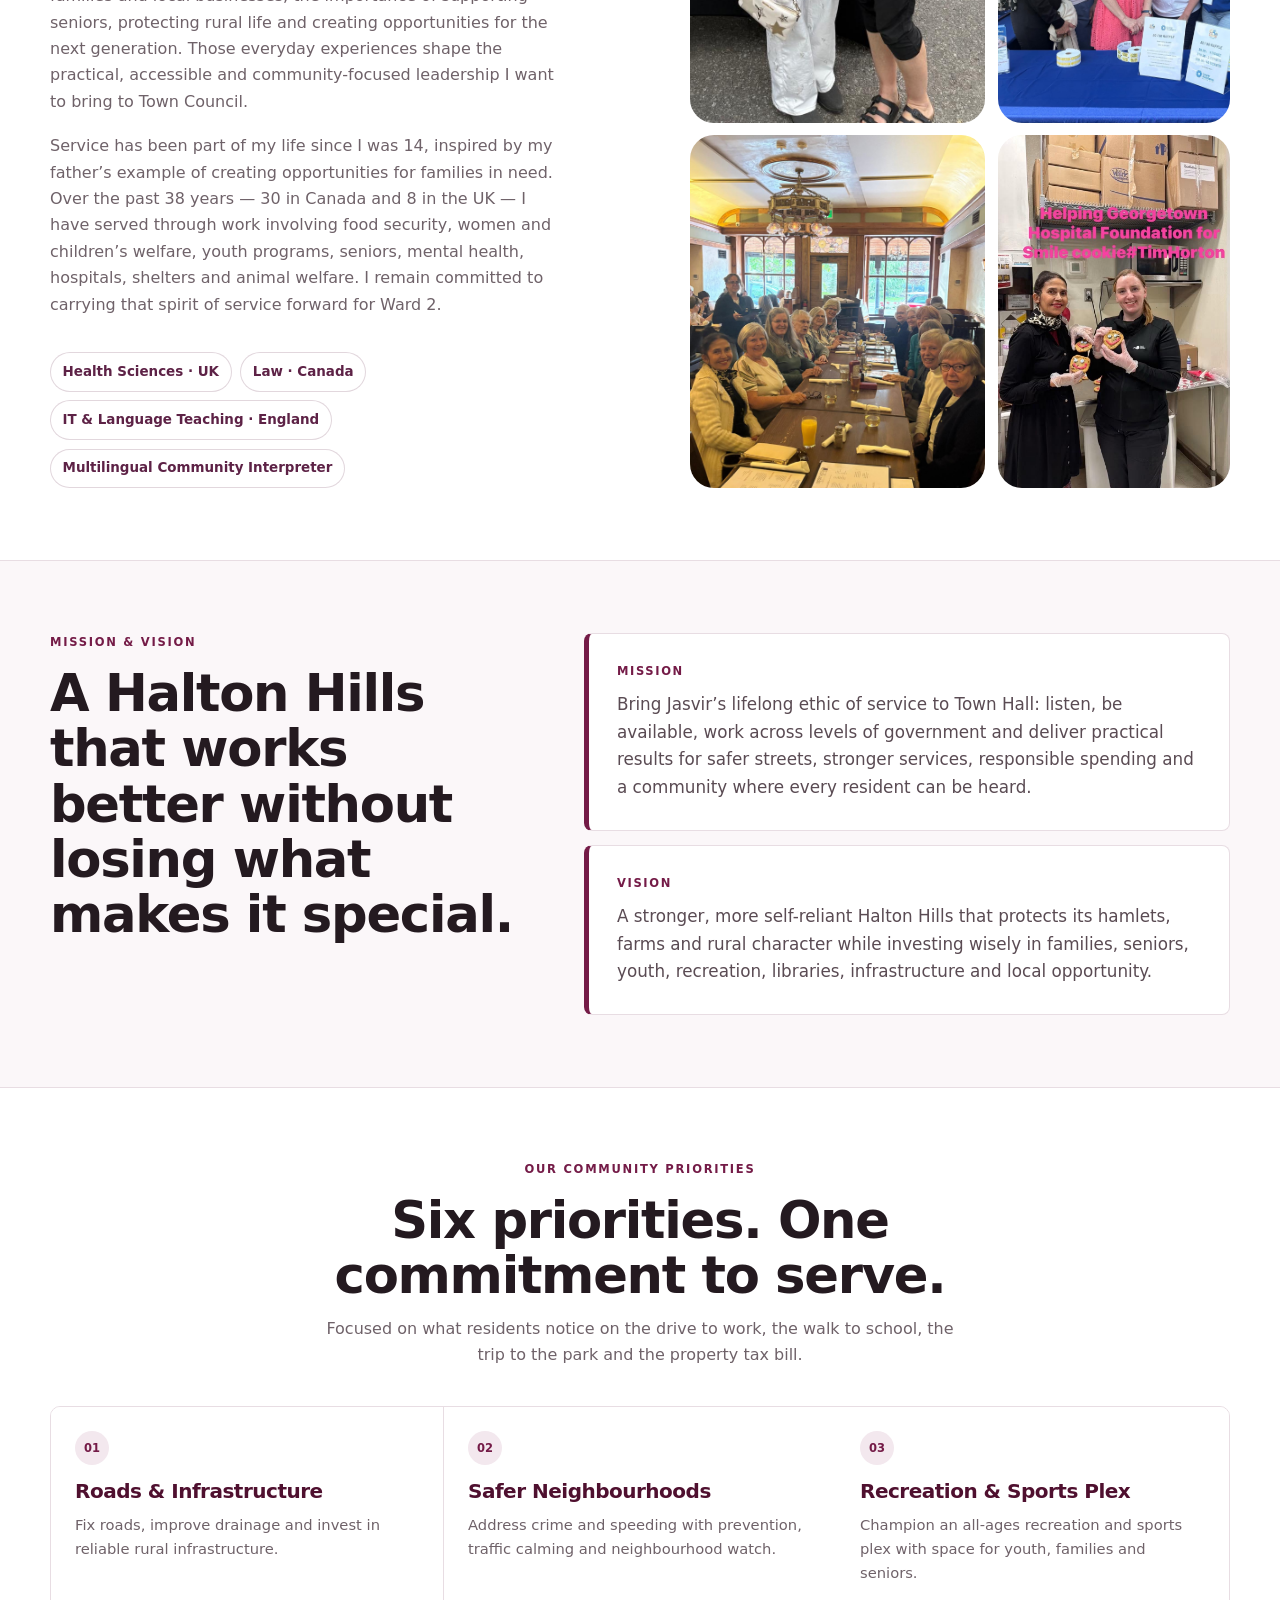
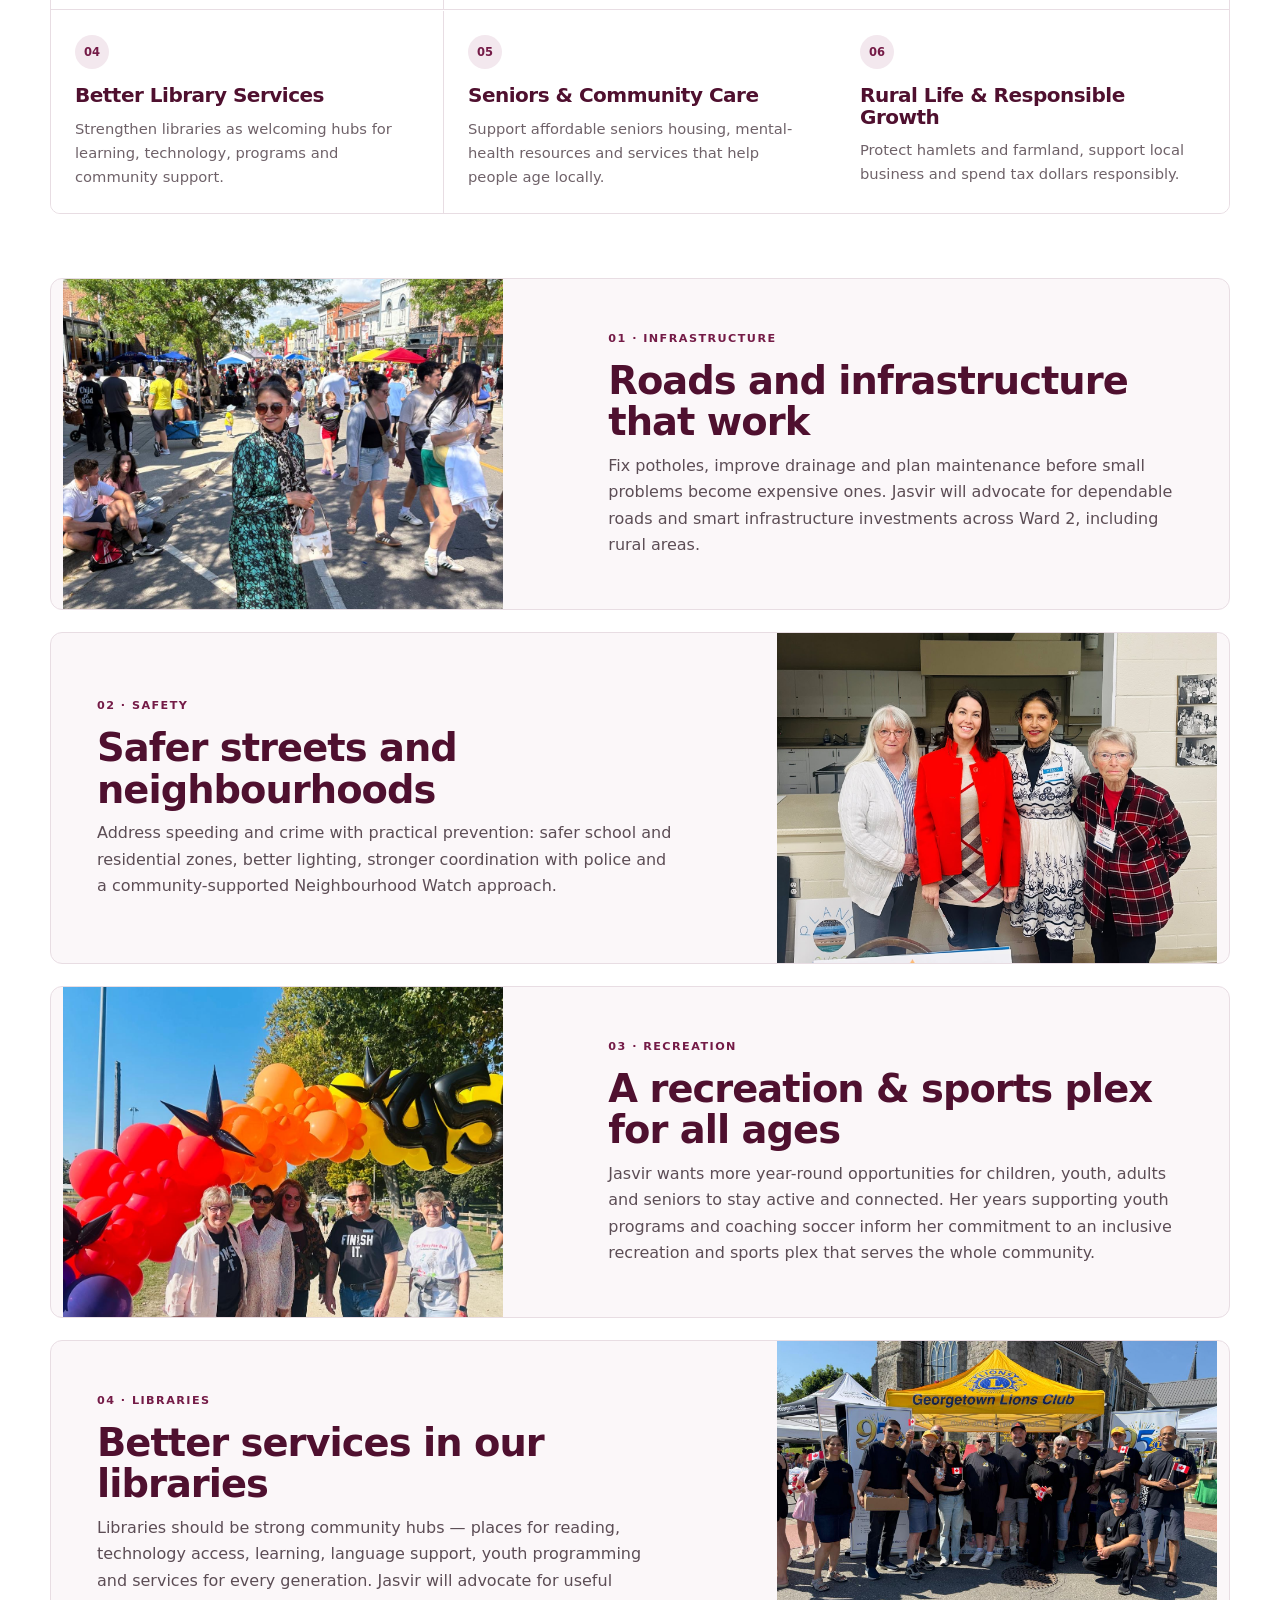
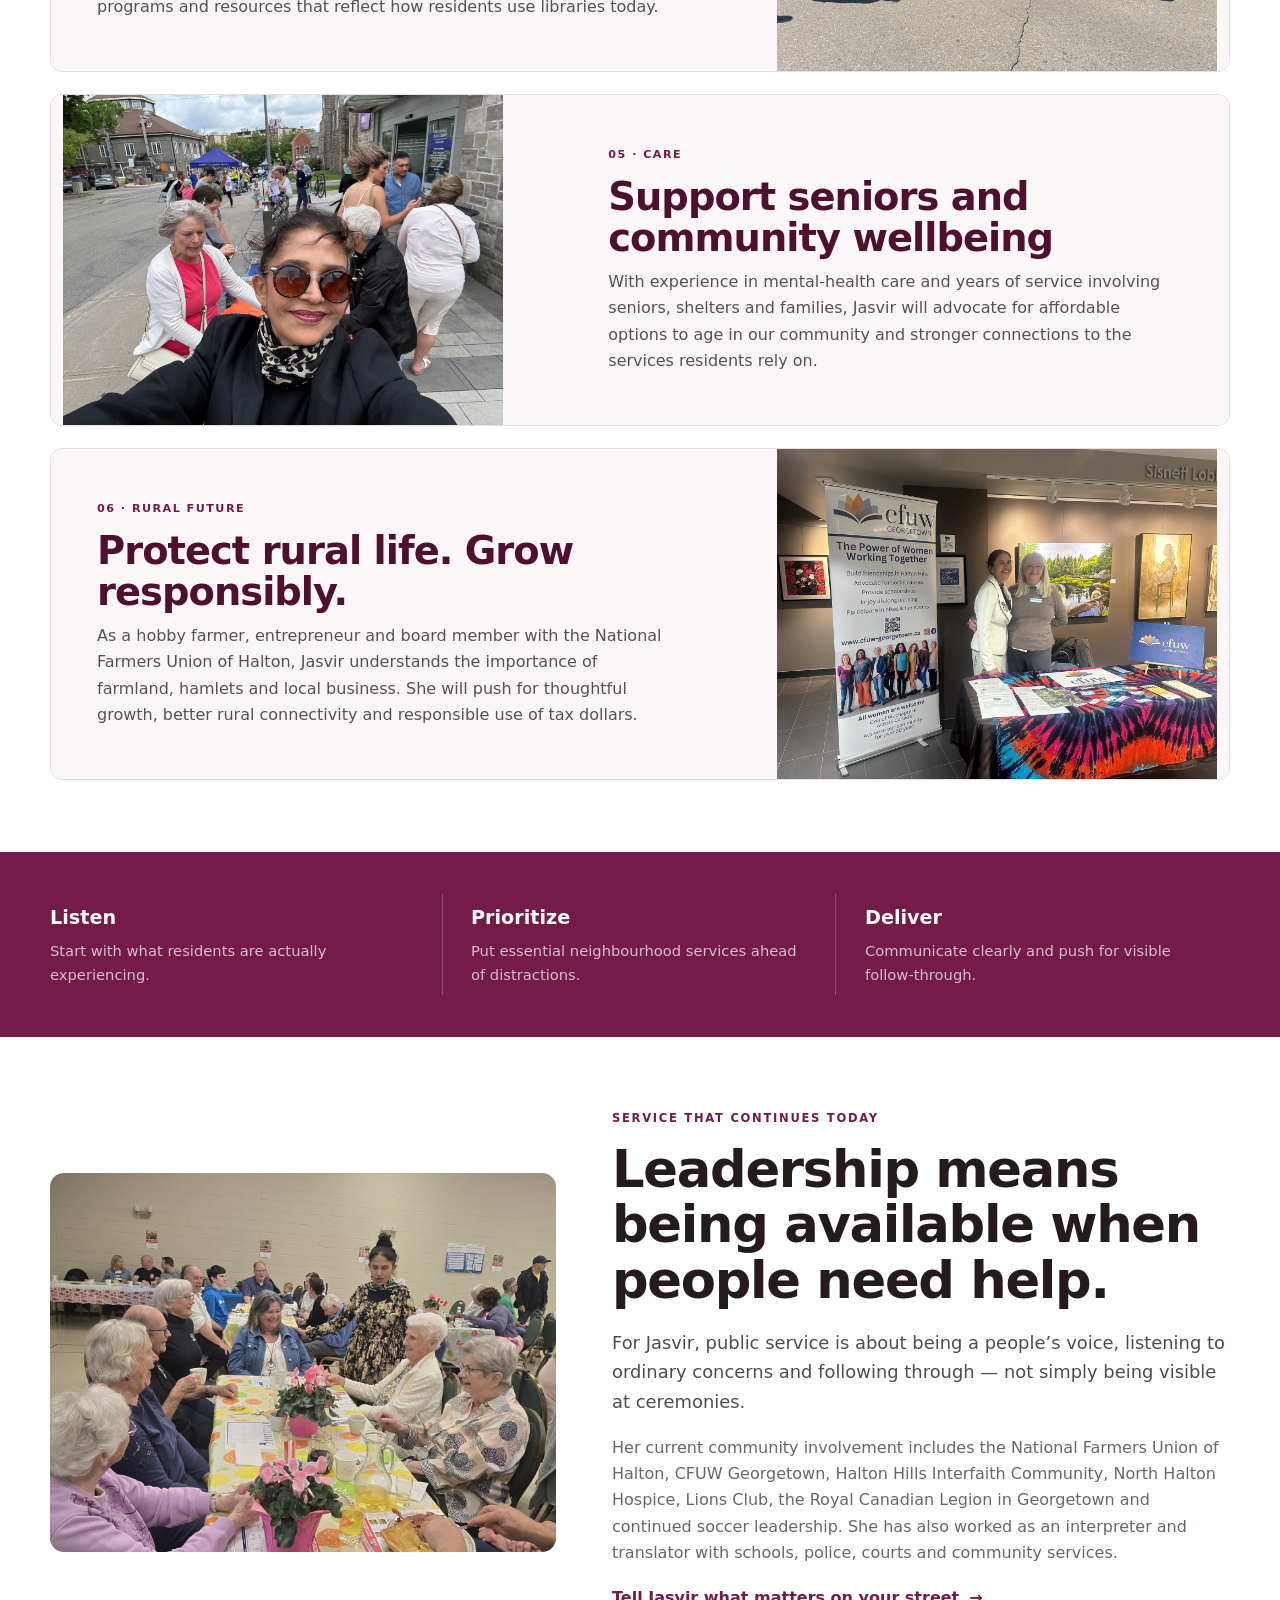
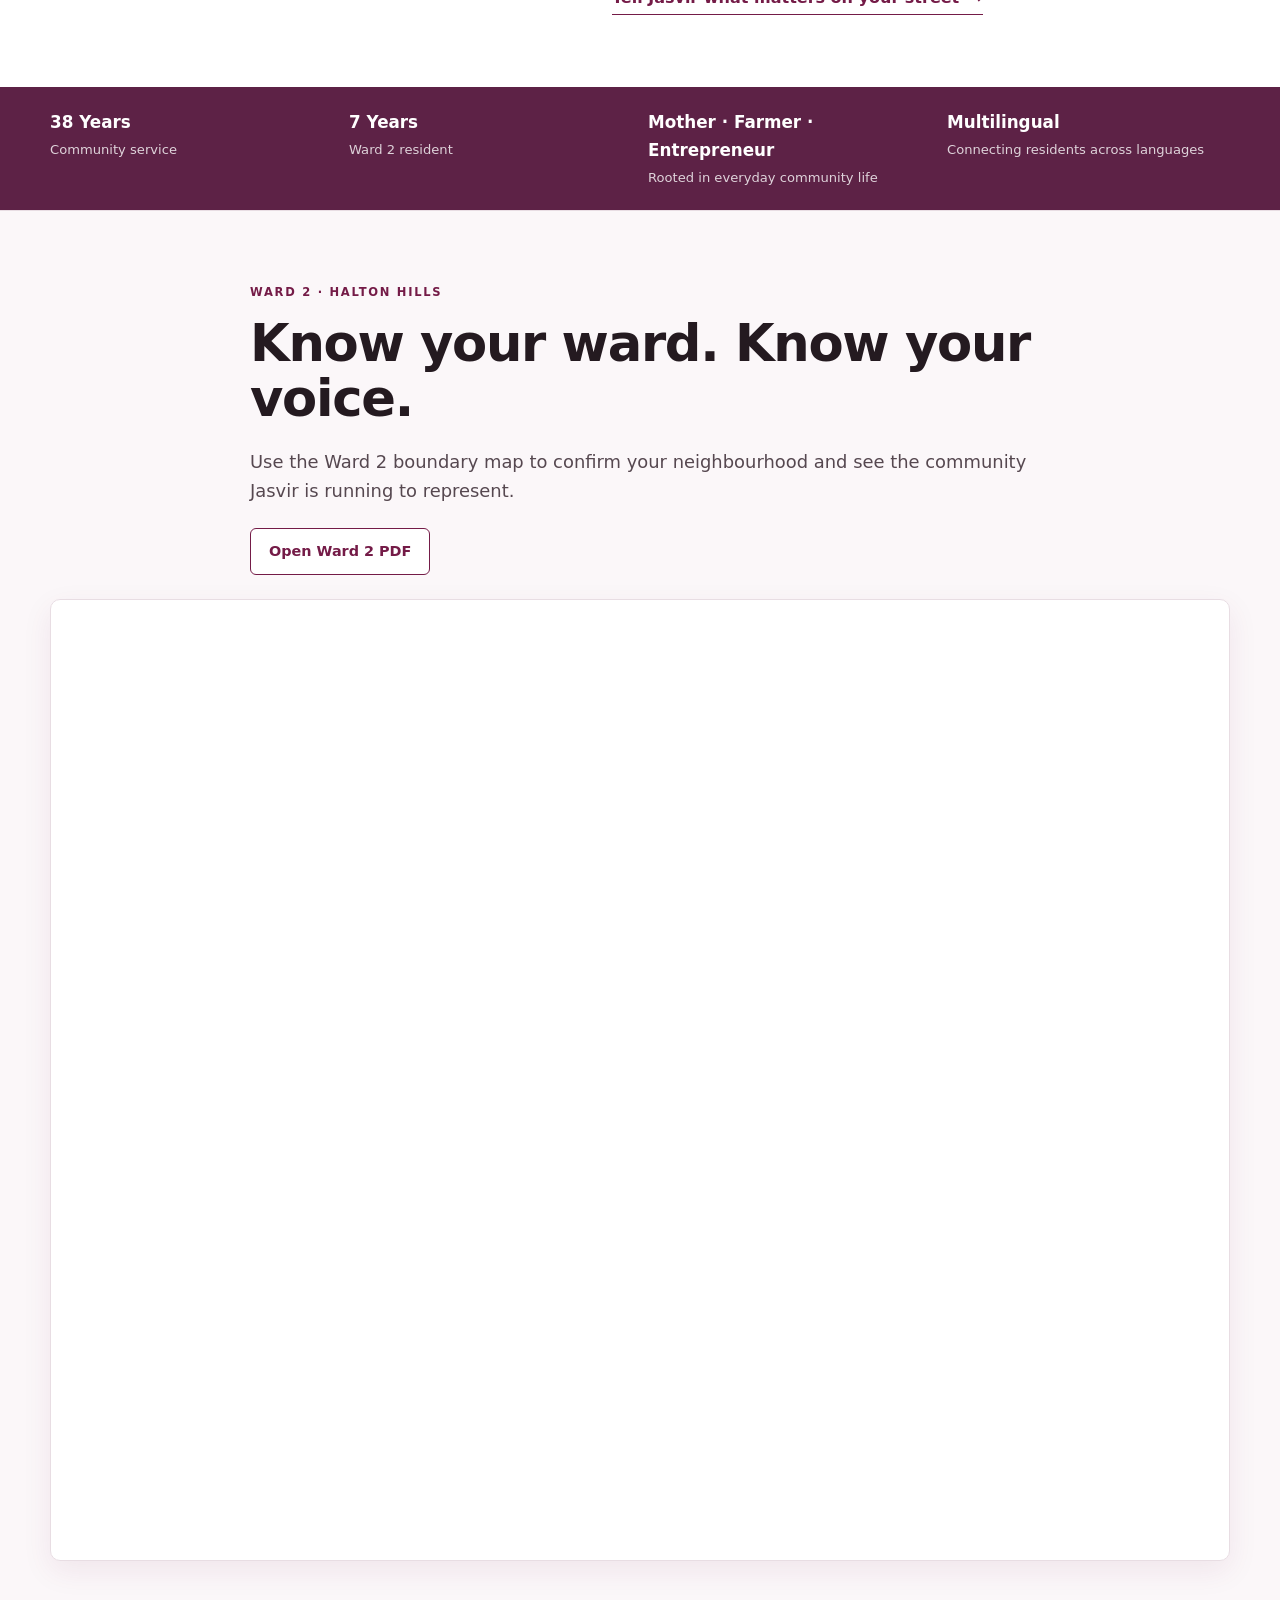
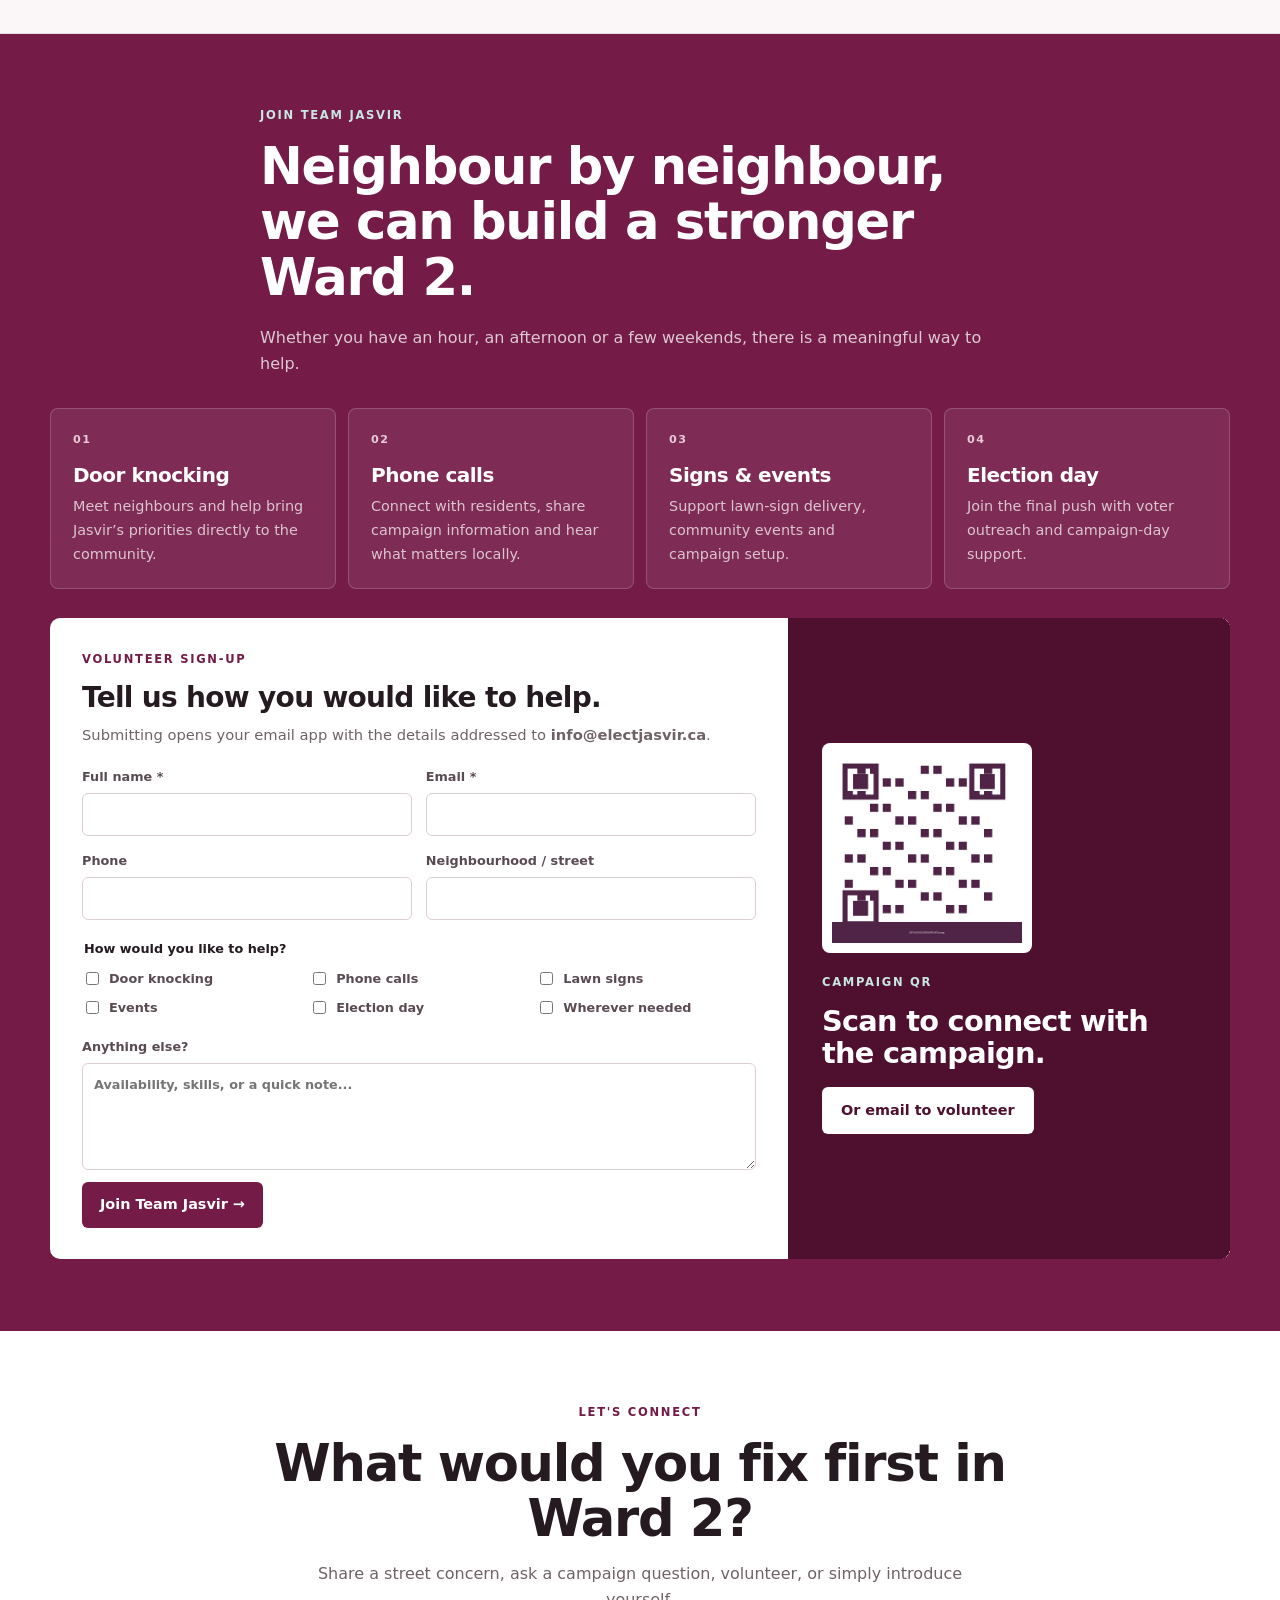
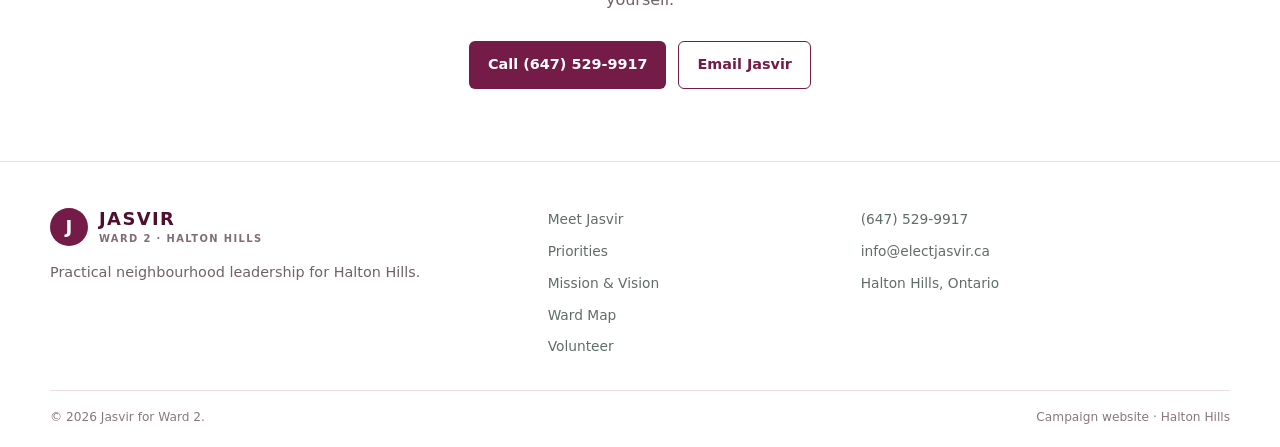
==== commit c9b1df3a: "Add files via upload" ====
--- a/index.html
+++ b/index.html
@@ -106,7 +106,7 @@
         <div class="meet-copy">
           <p class="section-label">MEET JASVIR</p>
           <h2>38 years of service. A neighbour ready to keep serving.</h2>
-          <p class="lead">I am a mother of two and have proudly called Ward 2 home for the past seven years. I live here with my children, husband and mother-in-law, while running our hobby farm and operating a local mental health care home. These roles keep me closely connected to the everyday realities facing families, seniors, farmers and small businesses in our community.</p>
+          <p class="lead">I am a mother of two and have proudly called Ward 2 home for the past seven years. I live here with my children, husband and mother-in-law, while running our hobby farm and operating a mental health care home. These roles keep me closely connected to the everyday realities facing families, seniors, farmers and small businesses in our community.</p>
           <p>My connection to Ward 2 goes far beyond simply living here. As a parent, farmer, entrepreneur and care provider, I see our community from many perspectives — the needs of young families and local businesses, the importance of supporting seniors, protecting rural life and creating opportunities for the next generation. Those everyday experiences shape the practical, accessible and community-focused leadership I want to bring to Town Council.</p>
           <p>Service has been part of my life since I was 14, inspired by my father’s example of creating opportunities for families in need. Over the past 38 years — 30 in Canada and 8 in the UK — I have served through work involving food security, women and children’s welfare, youth programs, seniors, mental health, hospitals, shelters and animal welfare. I remain committed to carrying that spirit of service forward for Ward 2.</p>
           <div class="bio-chips" aria-label="My background">
--- a/assets/styles.css
+++ b/assets/styles.css
@@ -1534,3 +1534,111 @@
     display: block !important;
   }
 }
+
+/* v13 mobile refinement: keep the five Meet Jasvir photos as one cohesive mosaic */
+@media (max-width: 760px) {
+  .meet-photos {
+    display: grid !important;
+    grid-template-columns: repeat(2, minmax(0, 1fr)) !important;
+    grid-auto-flow: row !important;
+    gap: 8px !important;
+    row-gap: 8px !important;
+    column-gap: 8px !important;
+    margin-top: 1rem !important;
+    padding: 0 !important;
+  }
+
+  .meet-photos figure {
+    margin: 0 !important;
+    padding: 0 !important;
+  }
+
+  .meet-photos figure:first-child {
+    grid-column: 1 / -1 !important;
+    margin-bottom: 0 !important;
+  }
+
+  /* Do not let staggered reveal delays make the photo group feel separated */
+  .meet-photos figure.reveal-delay-1,
+  .meet-photos figure.reveal-delay-2 {
+    transition-delay: 0ms !important;
+  }
+}
+
+
+/* FINAL mobile Meet Jasvir mosaic correction:
+   explicit placement prevents an empty implicit row/gap after 16.jpg */
+@media (max-width: 760px) {
+  .meet-photos {
+    display: grid !important;
+    grid-template-columns: repeat(2, minmax(0, 1fr)) !important;
+    grid-template-rows: auto auto auto !important;
+    grid-auto-rows: auto !important;
+    align-items: stretch !important;
+    align-content: start !important;
+    gap: 8px !important;
+    margin: 12px 0 0 !important;
+    padding: 0 !important;
+    height: auto !important;
+    min-height: 0 !important;
+  }
+
+  .meet-photos figure,
+  .meet-photos figure:nth-child(1),
+  .meet-photos figure:nth-child(2),
+  .meet-photos figure:nth-child(3),
+  .meet-photos figure:nth-child(4),
+  .meet-photos figure:nth-child(5) {
+    position: relative !important;
+    margin: 0 !important;
+    padding: 0 !important;
+    min-height: 0 !important;
+    height: auto !important;
+    grid-row: auto !important;
+    transform-origin: center !important;
+  }
+
+  /* 16.jpg: full-width first row */
+  .meet-photos figure:nth-child(1) {
+    grid-column: 1 / -1 !important;
+    grid-row: 1 !important;
+    aspect-ratio: 16 / 10 !important;
+  }
+
+  /* Remaining four: immediately beneath in a tight 2x2 */
+  .meet-photos figure:nth-child(2) {
+    grid-column: 1 !important;
+    grid-row: 2 !important;
+    aspect-ratio: 1 / 1 !important;
+  }
+  .meet-photos figure:nth-child(3) {
+    grid-column: 2 !important;
+    grid-row: 2 !important;
+    aspect-ratio: 1 / 1 !important;
+  }
+  .meet-photos figure:nth-child(4) {
+    grid-column: 1 !important;
+    grid-row: 3 !important;
+    aspect-ratio: 1 / 1 !important;
+  }
+  .meet-photos figure:nth-child(5) {
+    grid-column: 2 !important;
+    grid-row: 3 !important;
+    aspect-ratio: 1 / 1 !important;
+  }
+
+  .meet-photos figure img {
+    position: absolute !important;
+    inset: 0 !important;
+    width: 100% !important;
+    height: 100% !important;
+    object-fit: cover !important;
+    display: block !important;
+  }
+
+  /* Reveal each image without layout-affecting stagger */
+  .meet-photos figure.reveal-on-scroll {
+    margin: 0 !important;
+    transition-delay: 0ms !important;
+  }
+}
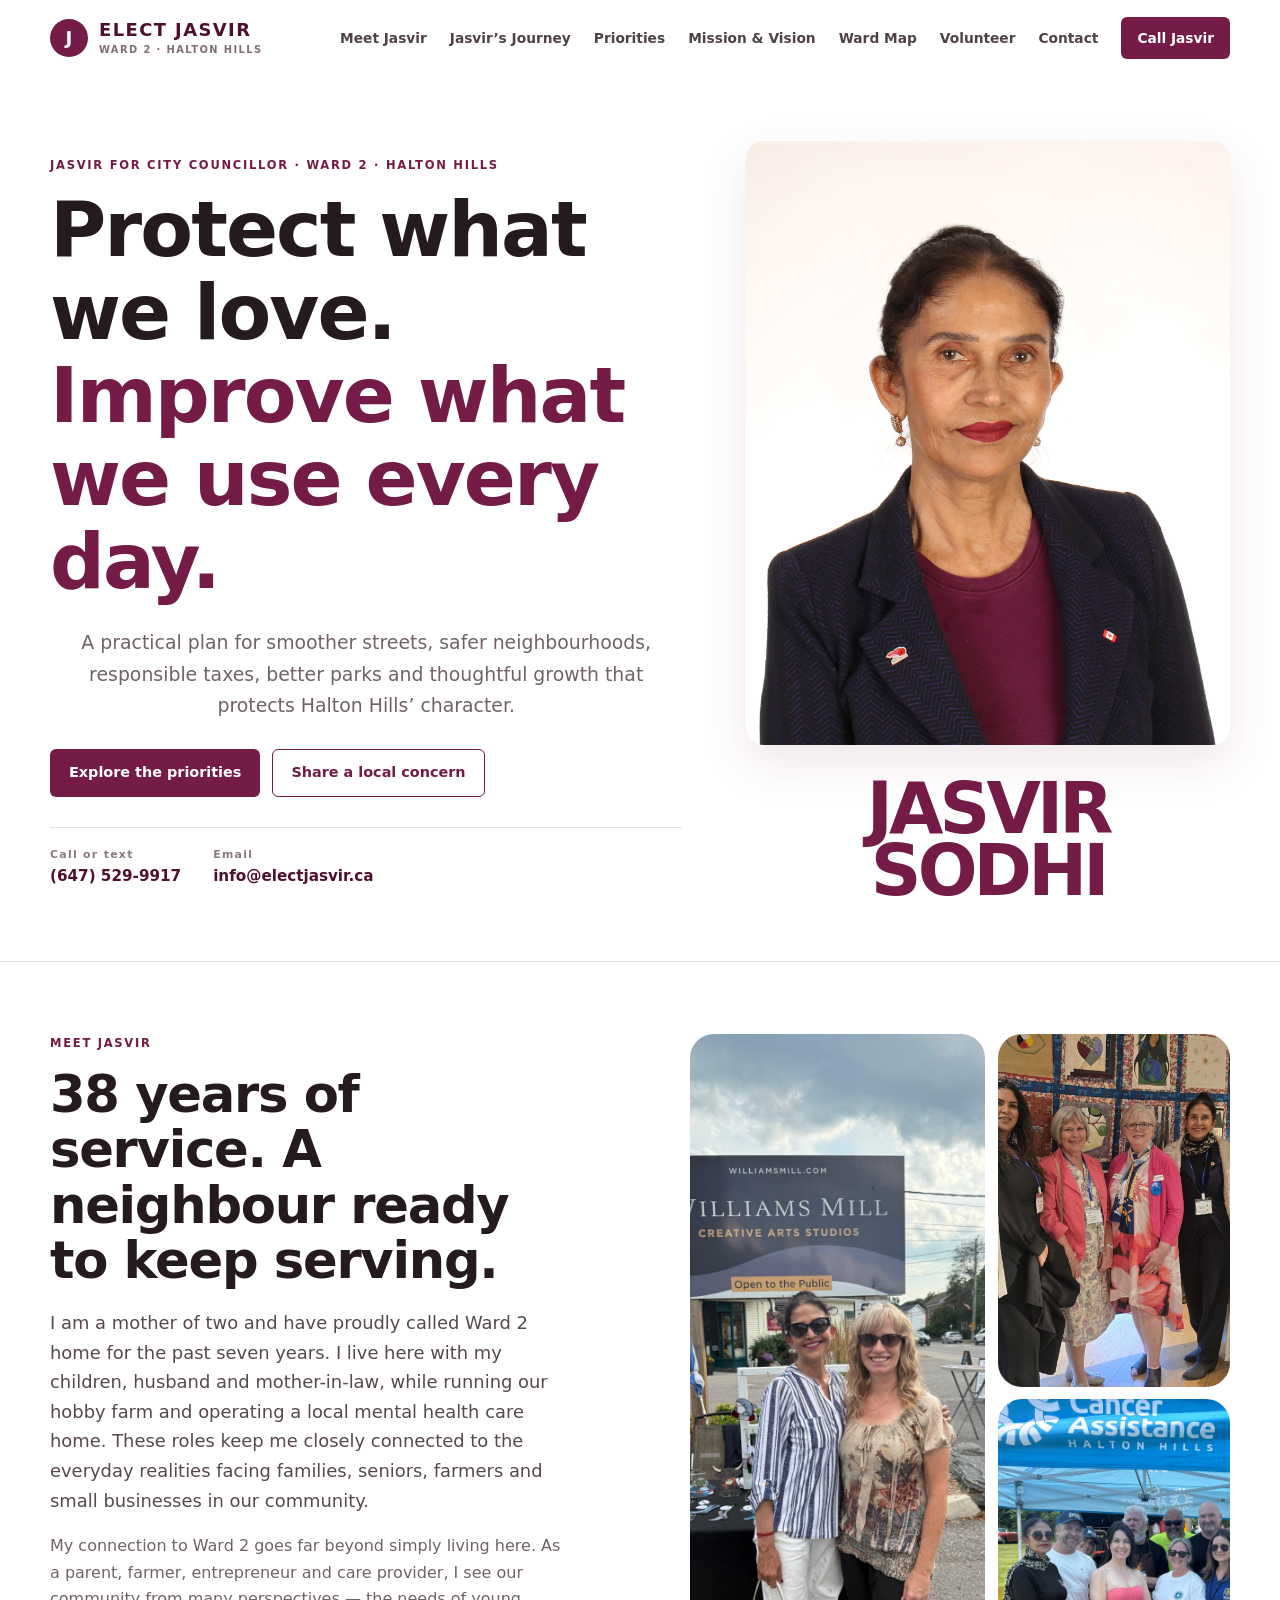
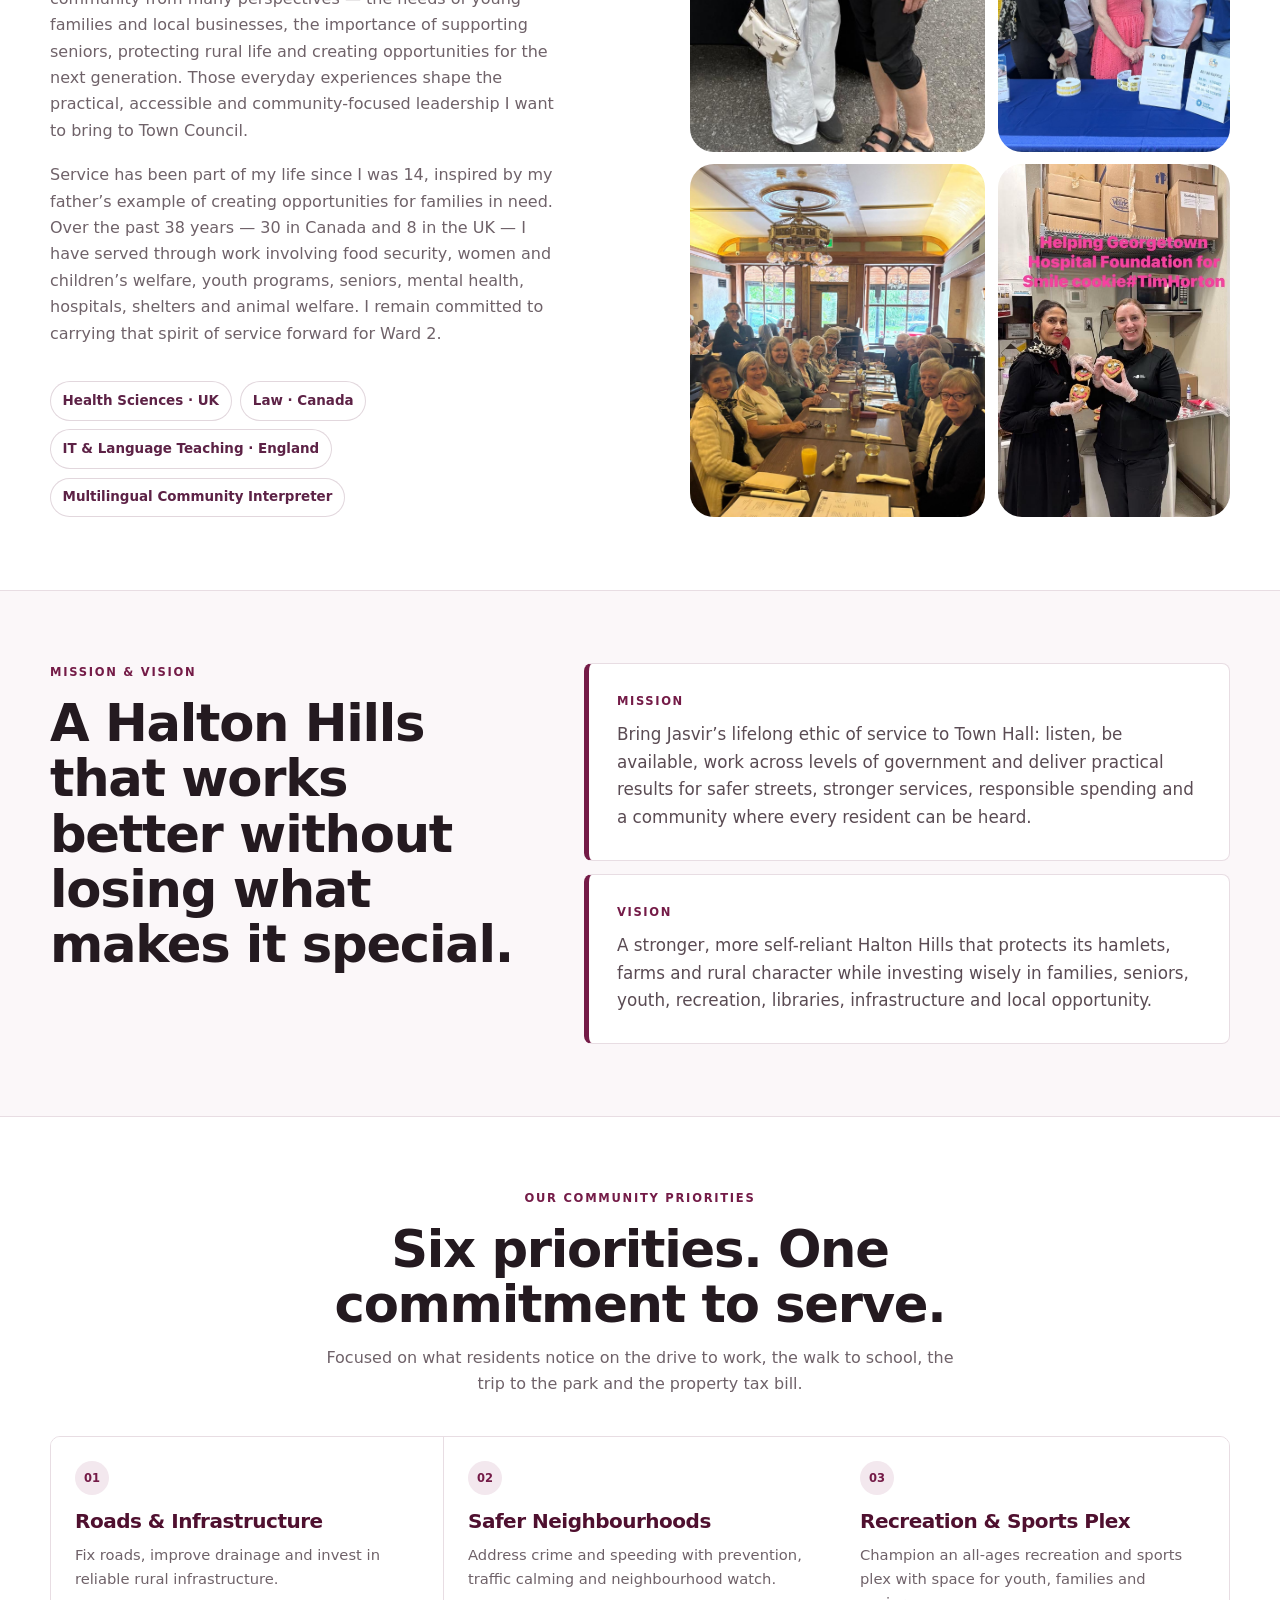
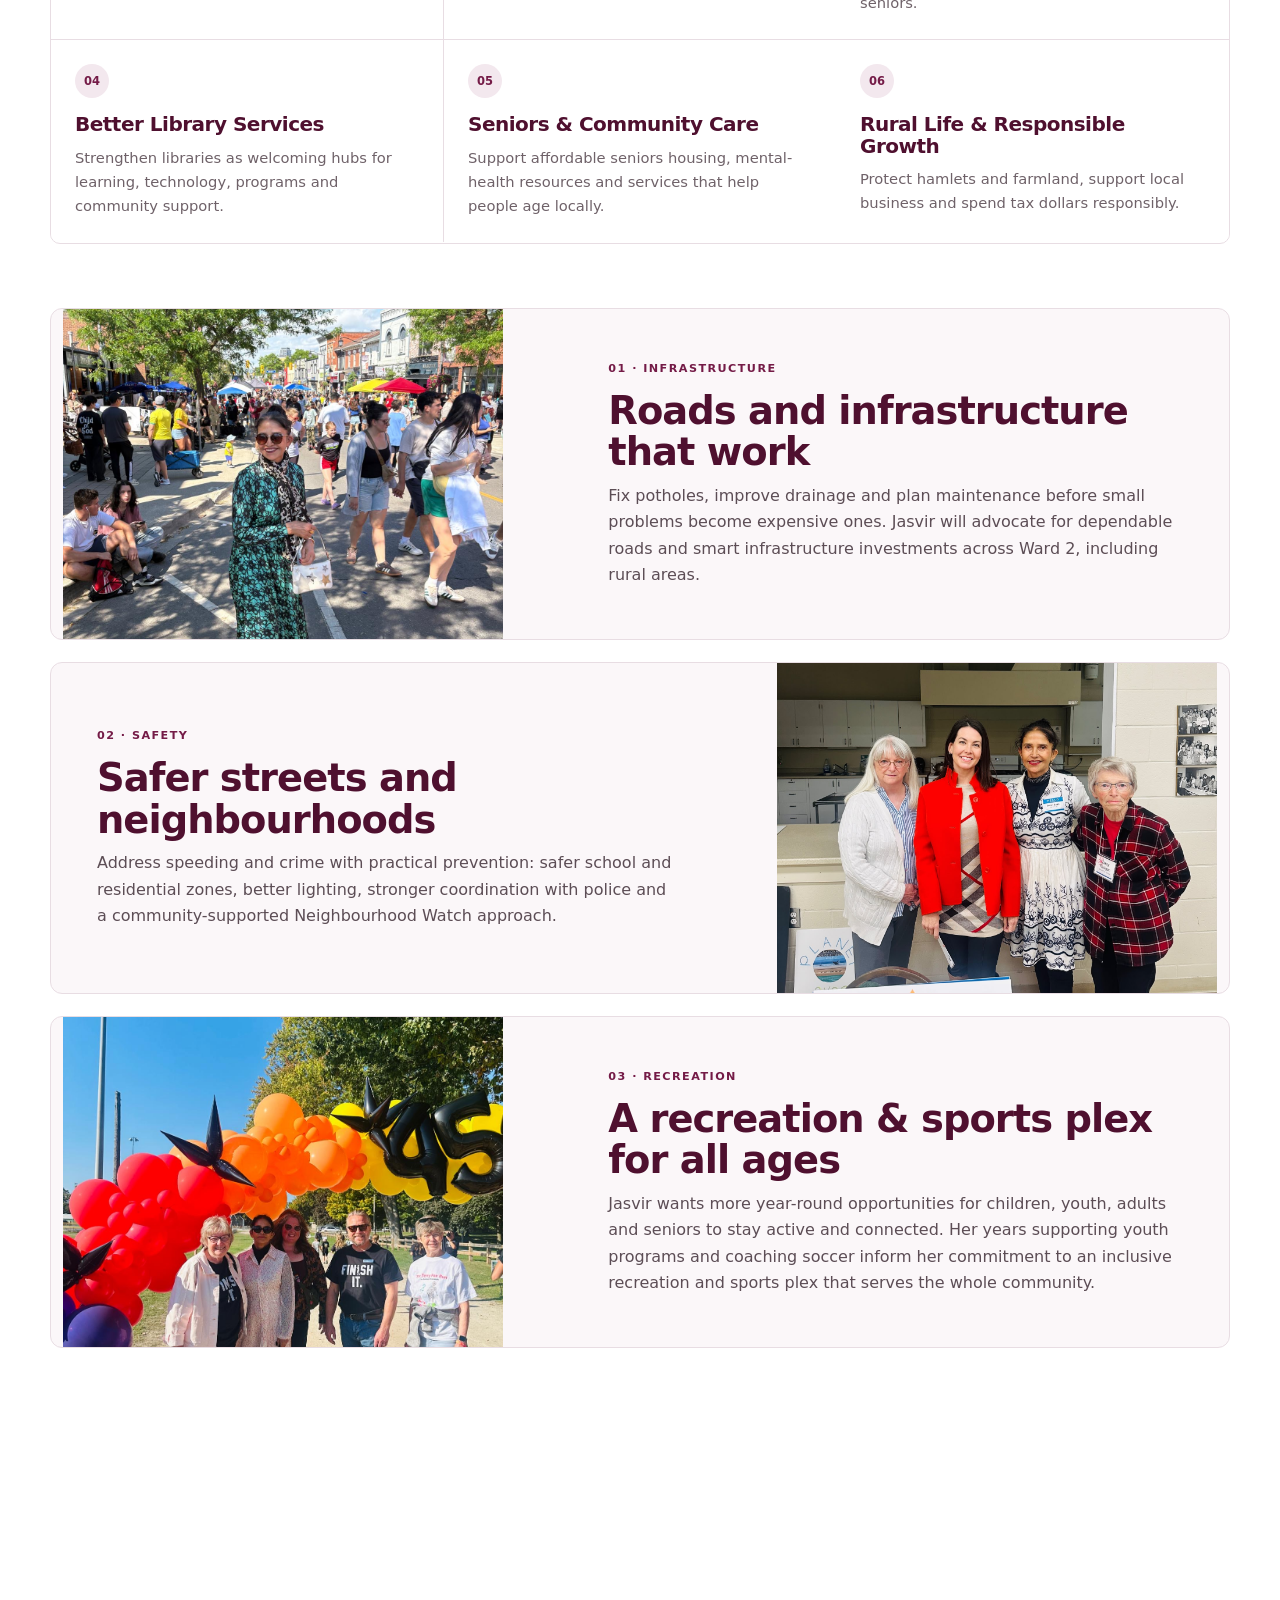
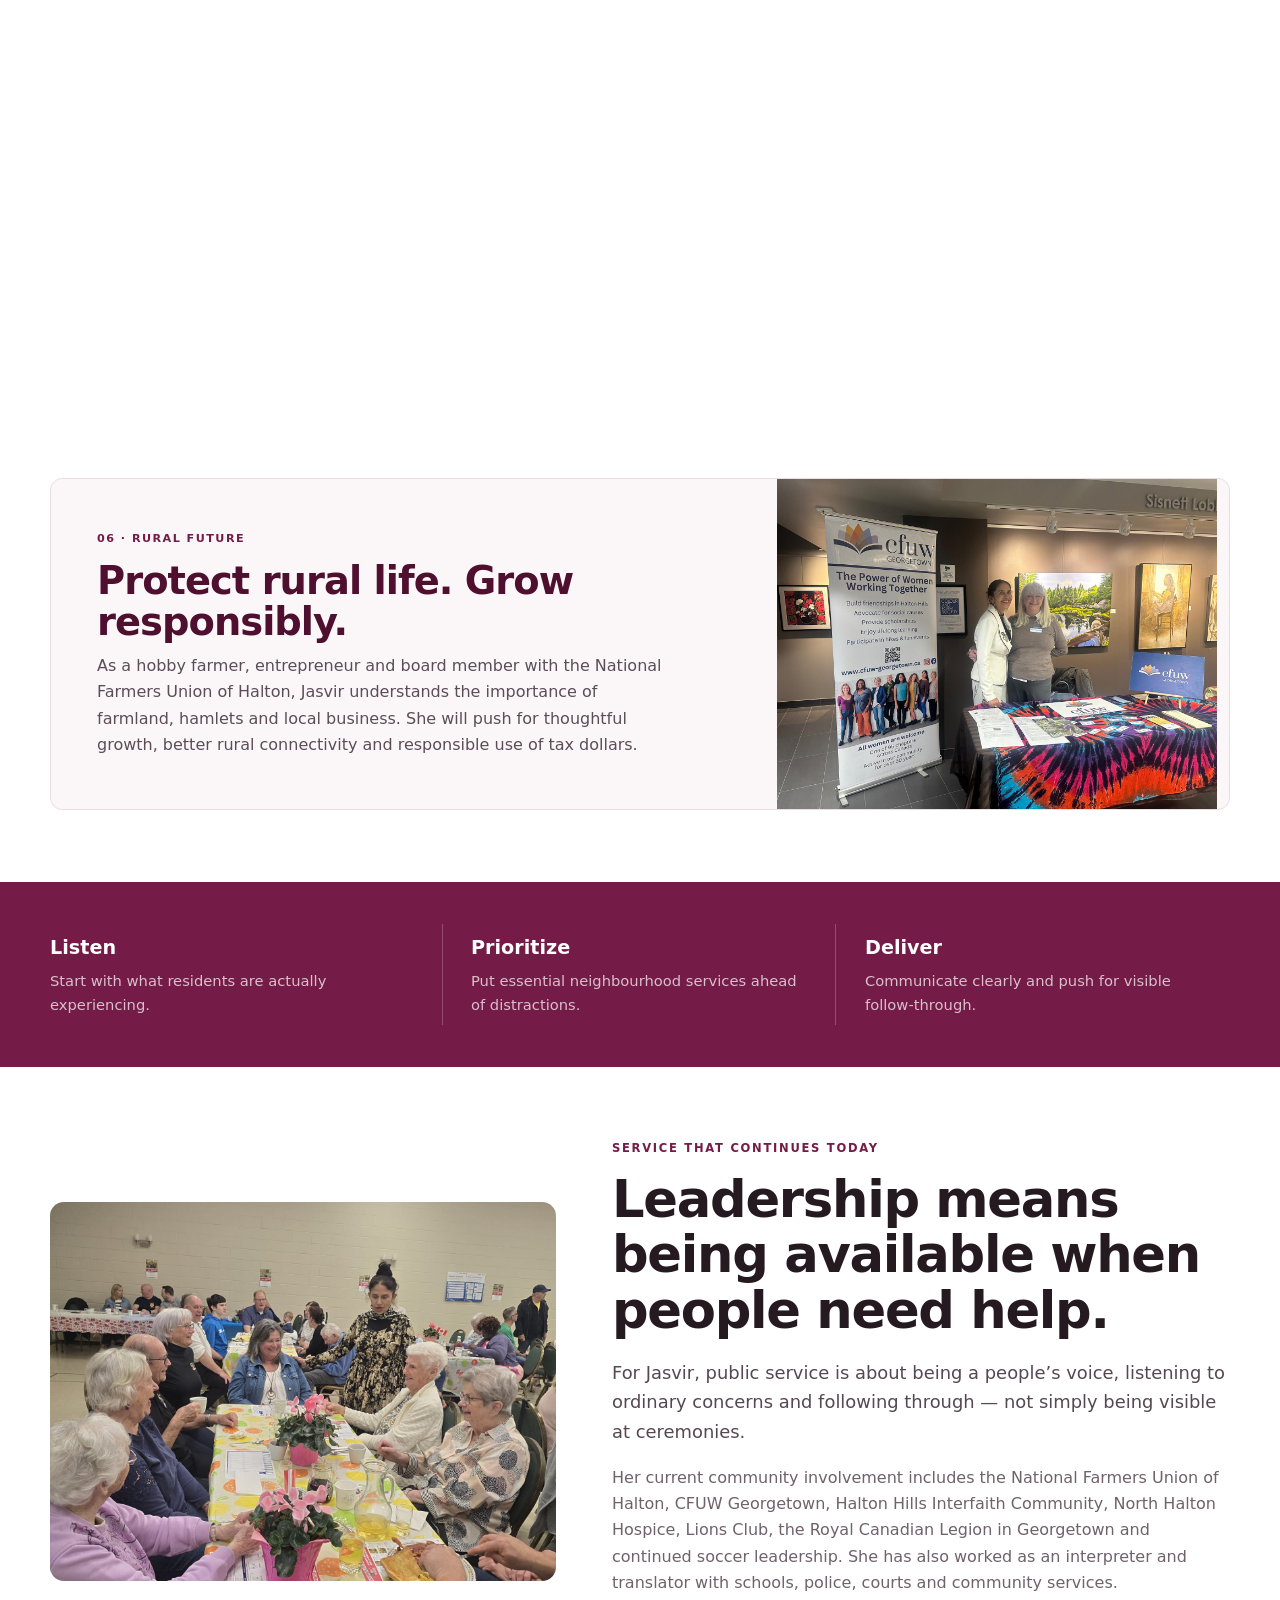
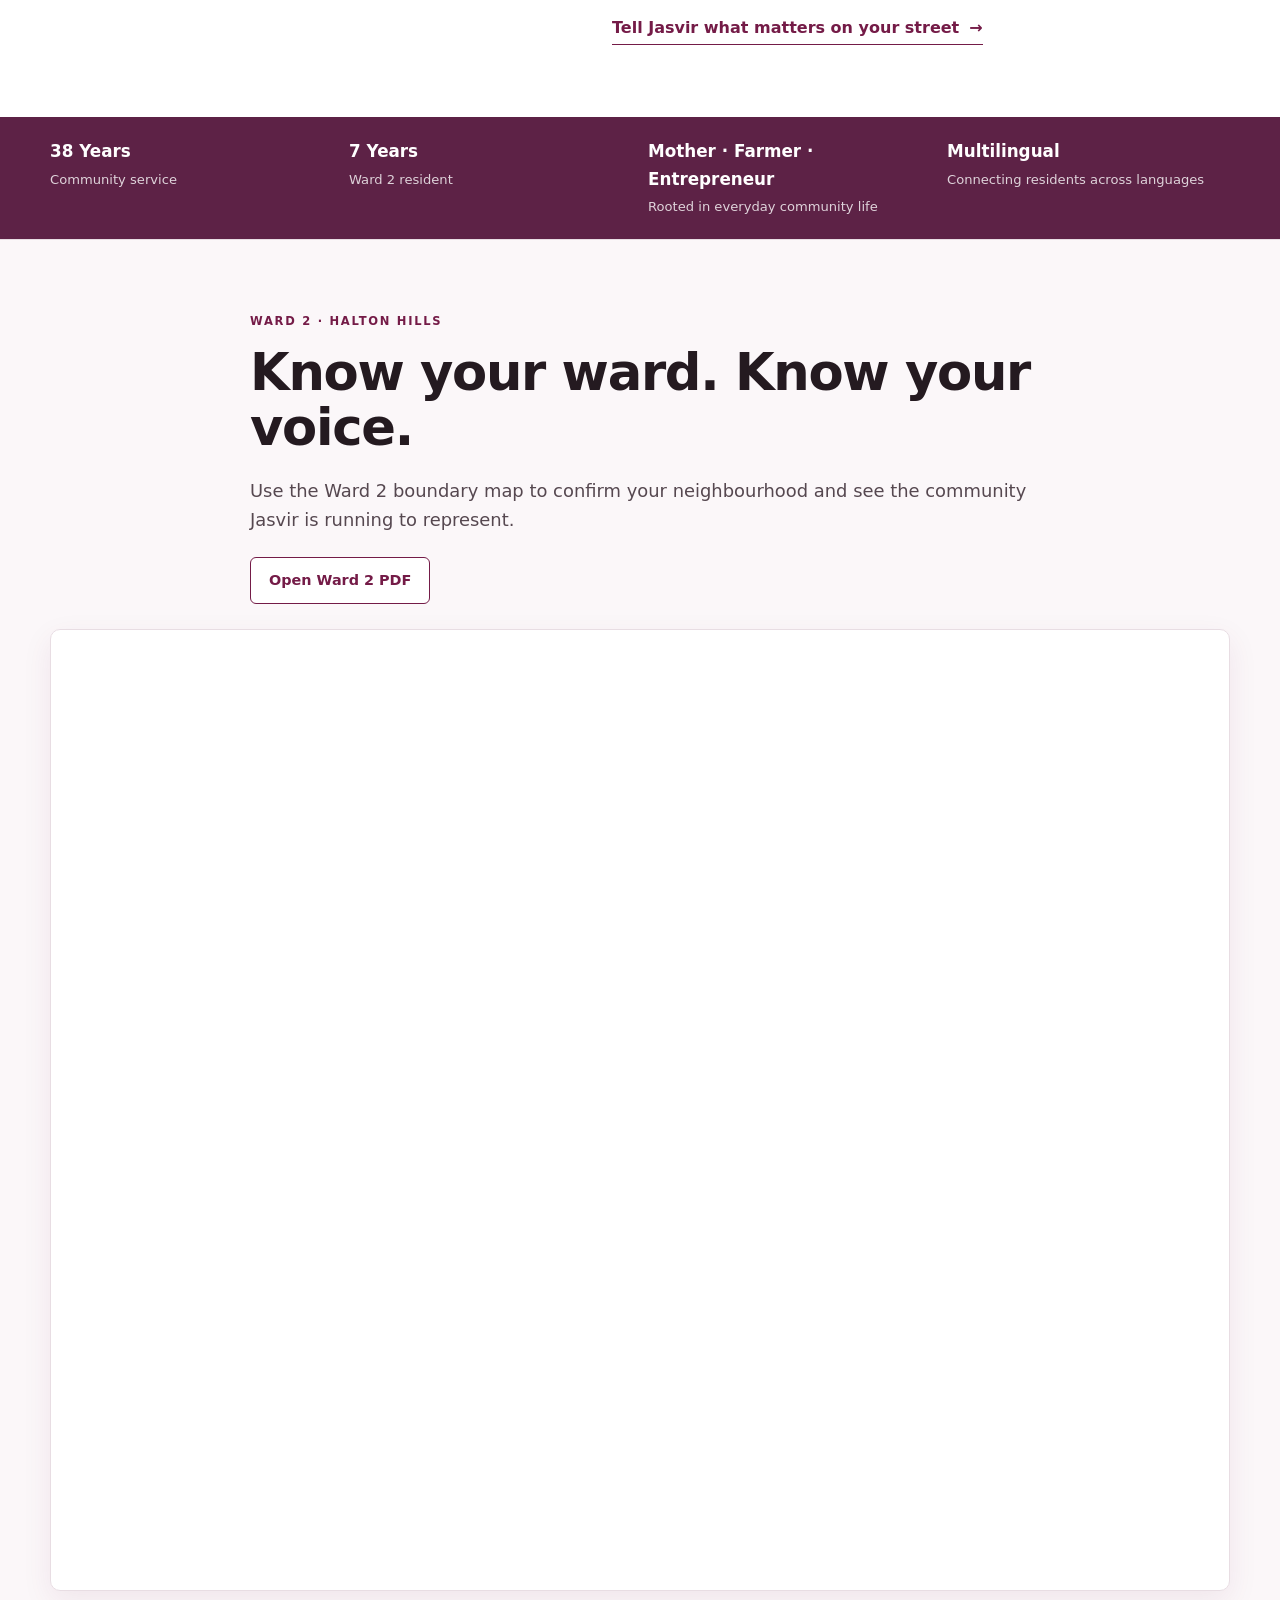
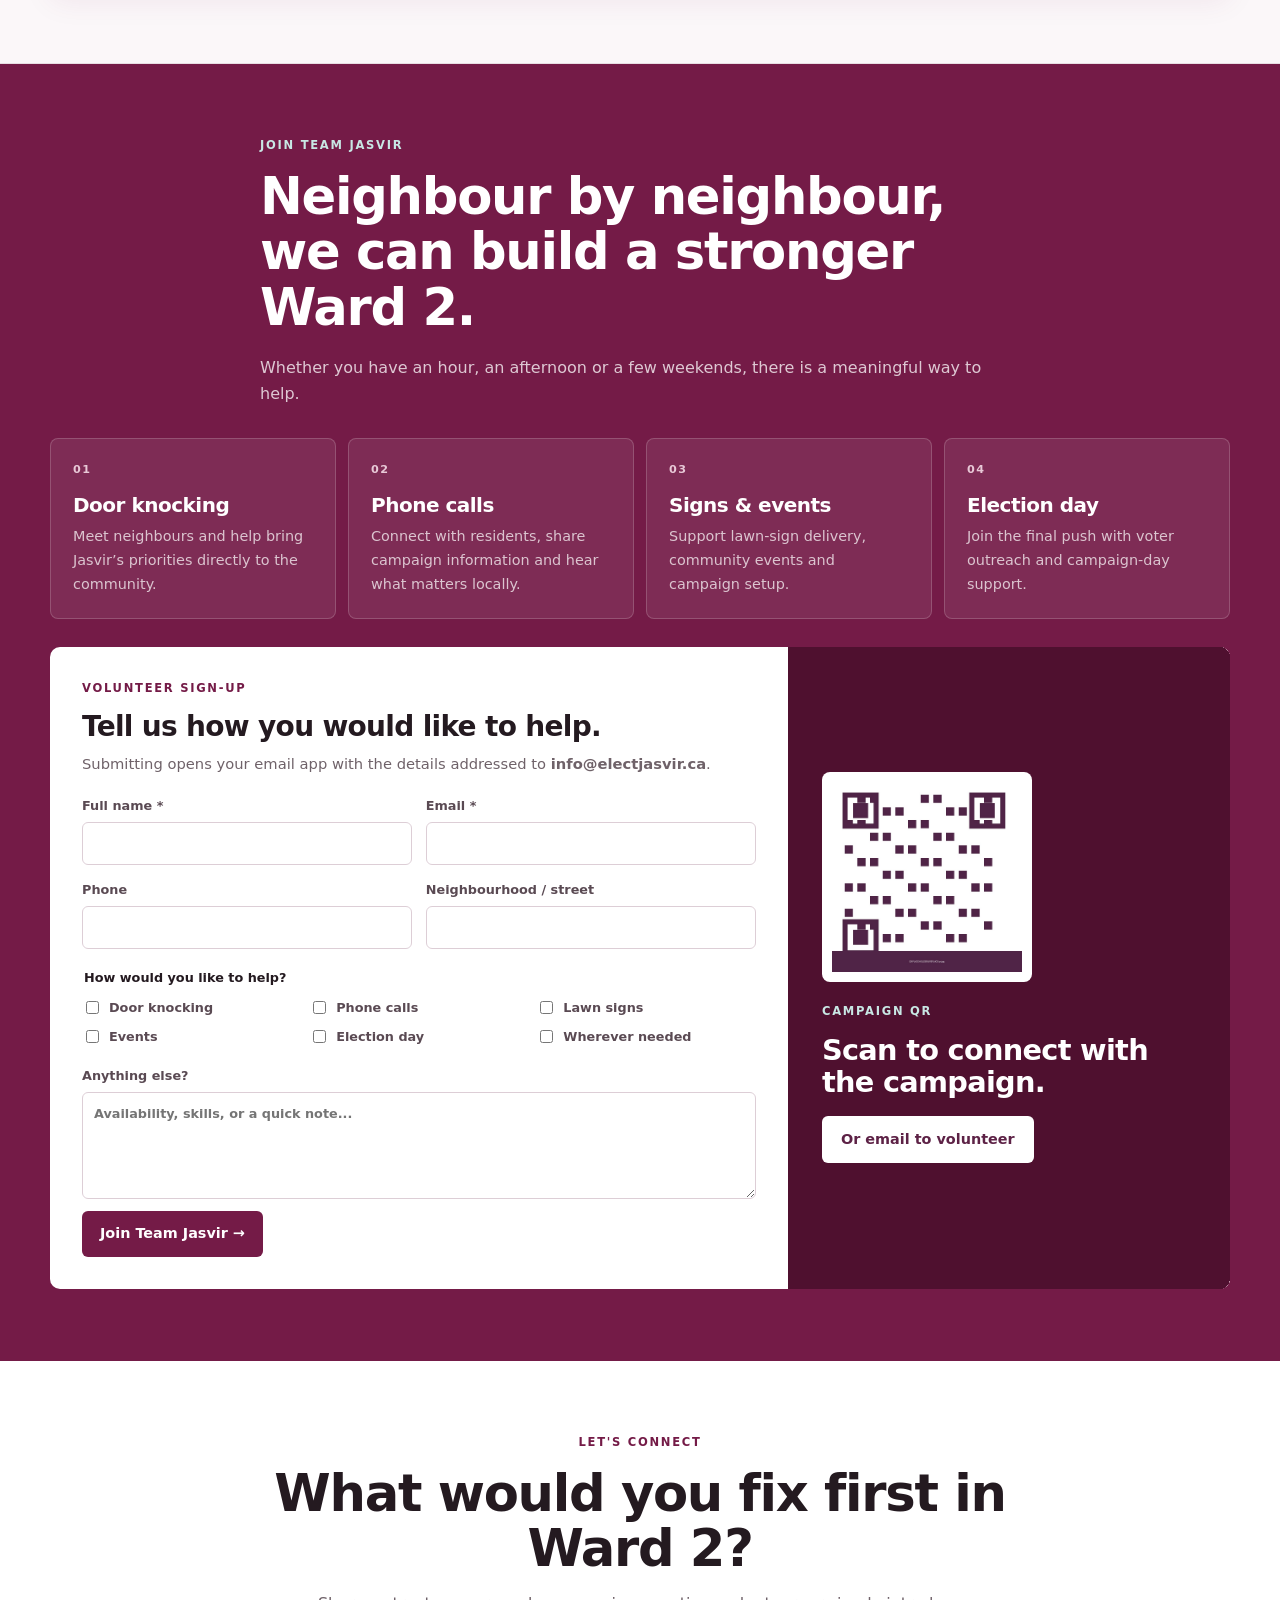
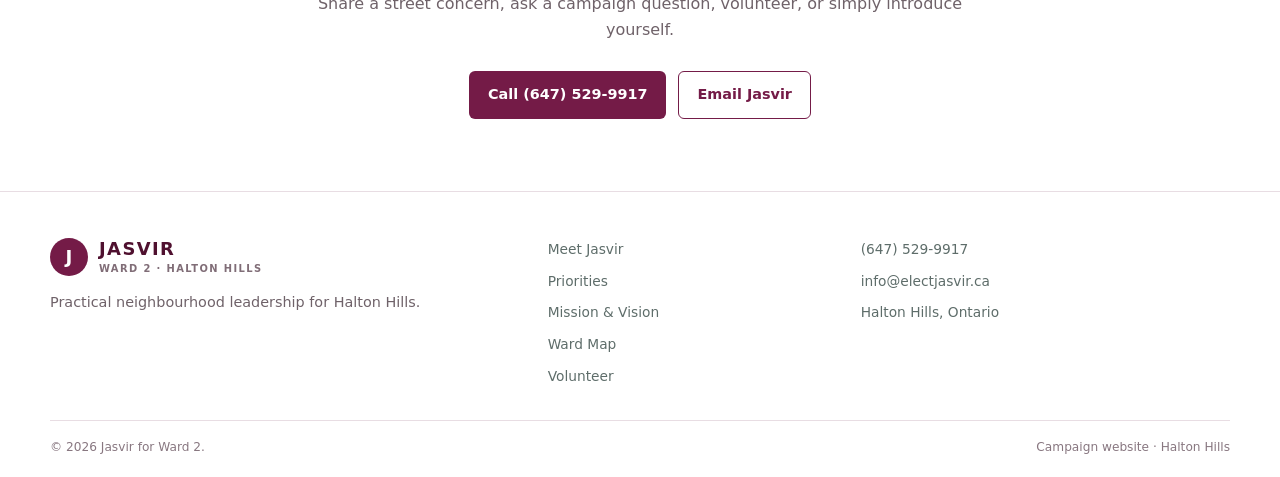
==== commit 8efc4bcc: "Add files via upload" ====
--- a/index.html
+++ b/index.html
@@ -64,6 +64,7 @@
       </button>
       <nav class="site-nav" id="site-nav" aria-label="Primary navigation" data-nav>
         <a href="#why">Meet Jasvir</a>
+        <a href="jasvir-journey.html">Jasvir’s Journey</a>
         <a href="#priorities">Priorities</a>
         <a href="#vision">Mission & Vision</a>
         <a href="#ward-map">Ward Map</a>
@@ -96,7 +97,7 @@
           <div class="hero-photo">
             <img src="assets/images/1.jpg" alt="Temporary campaign photo placeholder">
           </div>
-          <div class="hero-candidate-name" aria-label="Candidate name">JASVIR</div>
+          <div class="hero-candidate-name" aria-label="Candidate name">JASVIR SODHI</div>
         </div>
       </div>
     </section>
@@ -106,7 +107,7 @@
         <div class="meet-copy">
           <p class="section-label">MEET JASVIR</p>
           <h2>38 years of service. A neighbour ready to keep serving.</h2>
-          <p class="lead">I am a mother of two and have proudly called Ward 2 home for the past seven years. I live here with my children, husband and mother-in-law, while running our hobby farm and operating a mental health care home. These roles keep me closely connected to the everyday realities facing families, seniors, farmers and small businesses in our community.</p>
+          <p class="lead">I am a mother of two and have proudly called Ward 2 home for the past seven years. I live here with my children, husband and mother-in-law, while running our hobby farm and operating a local mental health care home. These roles keep me closely connected to the everyday realities facing families, seniors, farmers and small businesses in our community.</p>
           <p>My connection to Ward 2 goes far beyond simply living here. As a parent, farmer, entrepreneur and care provider, I see our community from many perspectives — the needs of young families and local businesses, the importance of supporting seniors, protecting rural life and creating opportunities for the next generation. Those everyday experiences shape the practical, accessible and community-focused leadership I want to bring to Town Council.</p>
           <p>Service has been part of my life since I was 14, inspired by my father’s example of creating opportunities for families in need. Over the past 38 years — 30 in Canada and 8 in the UK — I have served through work involving food security, women and children’s welfare, youth programs, seniors, mental health, hospitals, shelters and animal welfare. I remain committed to carrying that spirit of service forward for Ward 2.</p>
           <div class="bio-chips" aria-label="My background">
--- a/assets/styles.css
+++ b/assets/styles.css
@@ -1238,13 +1238,13 @@
 }
 
 .hero-candidate-name {
-  margin-top: 14px;
+  margin-top: 34px;
   color: var(--teal);
   font-size: clamp(3rem, 5.5vw, 5.75rem);
   font-weight: 900;
   line-height: .88;
   letter-spacing: -.055em;
-  text-transform: uppercase
+  text-transform: uppercase;
 }
 
 @media(max-width:980px) {
@@ -1642,3 +1642,143 @@
     transition-delay: 0ms !important;
   }
 }
+
+/* Jasvir's Journey */
+.site-nav a.active{color:var(--plum,#5d2246);font-weight:800}
+.journey-hero{padding:clamp(3rem,6vw,5.5rem) 0 3.5rem;background:linear-gradient(180deg,#fff 0%,#fbf7fa 100%)}
+.journey-hero-grid{display:grid;grid-template-columns:minmax(0,1.08fr) minmax(320px,.92fr);gap:clamp(2rem,5vw,5rem);align-items:center}
+.journey-hero-copy h1{max-width:760px;margin:.5rem 0 1.2rem}
+.journey-hero-photo{margin:0;overflow:hidden;border-radius:30px;aspect-ratio:4/5}
+.journey-hero-photo img{width:100%;height:100%;object-fit:cover;display:block}
+.journey-stats{display:grid;grid-template-columns:repeat(3,1fr);gap:.8rem;margin-top:1.6rem}
+.journey-stats div{border-top:3px solid var(--plum,#5d2246);padding-top:.75rem}
+.journey-stats strong{display:block;font-size:clamp(1.8rem,3vw,2.6rem);color:var(--plum,#5d2246);line-height:1}
+.journey-stats span{display:block;margin-top:.3rem;font-size:.82rem;line-height:1.35}
+.journey-section{padding:clamp(3rem,6vw,5rem) 0}
+.journey-soft{background:#fbf7fa}
+.journey-two-col{display:grid;grid-template-columns:1fr 1fr;gap:clamp(2rem,5vw,5rem);align-items:start}
+.journey-copy h2,.journey-heading h2{margin:.4rem 0 1rem}
+.journey-copy p+p{margin-top:1rem}
+.journey-heading{max-width:800px;margin-bottom:2rem}
+.journey-quote{background:var(--plum,#5d2246);color:#fff;padding:clamp(1.8rem,4vw,3.2rem);border-radius:28px}
+.journey-quote span{font-size:.78rem;letter-spacing:.14em;font-weight:800;opacity:.75}
+.journey-quote blockquote{margin:1rem 0;font-size:clamp(1.7rem,3vw,2.5rem);line-height:1.12;font-weight:800}
+.education-grid{display:grid;grid-template-columns:repeat(4,1fr);gap:1rem}
+.education-card{border:1px solid rgba(93,34,70,.13);border-radius:22px;padding:1.4rem;background:#fff}
+.education-card>span{color:var(--plum,#5d2246);font-weight:900;font-size:.78rem;letter-spacing:.12em}
+.education-card h3{margin:.7rem 0 .55rem}
+.service-work-list{display:grid;gap:1rem}
+.service-work{display:grid;grid-template-columns:minmax(260px,.8fr) minmax(0,1.2fr);gap:clamp(1.5rem,4vw,3.5rem);align-items:center;padding:1rem 0 2rem;border-bottom:1px solid rgba(93,34,70,.12)}
+.service-work.reverse{grid-template-columns:minmax(0,1.2fr) minmax(260px,.8fr)}
+.service-work.reverse figure{order:2}.service-work.reverse>div{order:1}
+.service-work figure{margin:0;border-radius:24px;overflow:hidden;aspect-ratio:16/10;max-width:520px}
+.service-work figure img{width:100%;height:100%;object-fit:cover;display:block}
+.service-work span{color:var(--plum,#5d2246);font-weight:900;font-size:.76rem;letter-spacing:.12em}
+.service-work h3{margin:.45rem 0 .65rem;font-size:clamp(1.5rem,2.4vw,2.15rem)}
+.leadership-grid{display:grid;grid-template-columns:repeat(3,1fr);gap:.8rem}
+.leadership-card{min-height:130px;border:1px solid rgba(93,34,70,.13);background:#fff;border-radius:20px;padding:1.2rem;display:flex;flex-direction:column;justify-content:space-between}
+.leadership-card span{color:var(--plum,#5d2246);font-weight:700;font-size:.82rem;margin-top:.6rem}
+.journey-belief{background:var(--plum,#5d2246);color:#fff;padding:clamp(3rem,6vw,5rem) 0}
+.belief-inner{max-width:900px}
+.belief-inner blockquote{margin:.8rem 0 1.2rem;font-size:clamp(2rem,4.5vw,3.7rem);line-height:1.08;font-weight:850}
+.belief-inner p:last-child{max-width:740px;opacity:.88}
+.future-priorities{border-left:4px solid var(--plum,#5d2246);padding-left:1.5rem}
+.future-priorities ul{margin:1rem 0 0;padding-left:1.15rem;display:grid;gap:.65rem}
+.journey-cta{padding:clamp(3rem,6vw,5rem) 0;background:var(--plum,#5d2246);color:#fff}
+.journey-cta-inner{text-align:center;max-width:850px}
+.journey-cta-inner h2{color:#fff;margin:.5rem 0 .7rem}
+.journey-actions{display:flex;justify-content:center;flex-wrap:wrap;gap:.7rem;margin-top:1.4rem}
+.button-light{background:#fff;color:var(--plum,#5d2246)}
+.button-outline-light{border:1px solid rgba(255,255,255,.65);color:#fff}
+@media(max-width:900px){
+ .journey-hero-grid,.journey-two-col{grid-template-columns:1fr}
+ .journey-hero-photo{max-width:560px;aspect-ratio:4/3}
+ .education-grid{grid-template-columns:1fr 1fr}
+ .leadership-grid{grid-template-columns:1fr 1fr}
+}
+@media(max-width:680px){
+ .journey-hero{padding:2rem 0 2.5rem}
+ .journey-hero-photo{order:-1;border-radius:24px;aspect-ratio:4/3}
+ .journey-stats{gap:.45rem}
+ .journey-stats strong{font-size:1.65rem}
+ .journey-stats span{font-size:.7rem}
+ .journey-section{padding:2.5rem 0}
+ .education-grid,.leadership-grid{grid-template-columns:1fr}
+ .service-work,.service-work.reverse{grid-template-columns:1fr;gap:1rem;padding-bottom:1.6rem}
+ .service-work.reverse figure,.service-work.reverse>div{order:initial}
+ .service-work figure{width:100%;max-width:none;aspect-ratio:16/10}
+ .journey-quote{padding:1.5rem;border-radius:22px}
+ .belief-inner blockquote{font-size:2rem}
+}
+
+/* v15 final: truly equal mobile spacing around candidate name.
+   The lower gap was being compounded by the hero layout gap + paragraph margin. */
+@media (max-width: 760px) {
+  .hero-grid,
+  .hero-inner {
+    row-gap: 0 !important;
+  }
+
+  .hero-visual {
+    margin: 0 !important;
+    padding: 0 !important;
+  }
+
+  .hero-candidate-name {
+    display: block !important;
+    width: 100% !important;
+    margin: 12px 0 0 !important;   /* photo -> name */
+    padding: 0 !important;
+    line-height: 1 !important;
+    text-align: center !important;
+  }
+
+  .hero-copy {
+    margin: 12px 0 0 !important;   /* name -> copy */
+    padding-top: 0 !important;
+  }
+
+  .hero-copy .hero-lede,
+  .hero-copy .lede,
+  .hero-copy > p:first-child,
+  .hero-copy > p:not(.eyebrow) {
+    margin-top: 0 !important;
+  }
+}
+
+/* v16: make Jasvir's Journey hero portrait match homepage hero presentation */
+.journey-hero-photo {
+  aspect-ratio: auto !important;
+  overflow: visible !important;
+  border-radius: 0 !important;
+  max-width: none !important;
+}
+
+.journey-hero-photo img {
+  width: 100% !important;
+  height: auto !important;
+  object-fit: contain !important;
+  object-position: center top !important;
+  display: block !important;
+  border-radius: 28px !important;
+}
+
+@media (max-width: 900px) {
+  .journey-hero-photo {
+    aspect-ratio: auto !important;
+    max-width: none !important;
+  }
+}
+
+@media (max-width: 680px) {
+  .journey-hero-photo {
+    aspect-ratio: auto !important;
+    border-radius: 0 !important;
+  }
+
+  .journey-hero-photo img {
+    height: auto !important;
+    object-fit: contain !important;
+    border-radius: 24px !important;
+  }
+}
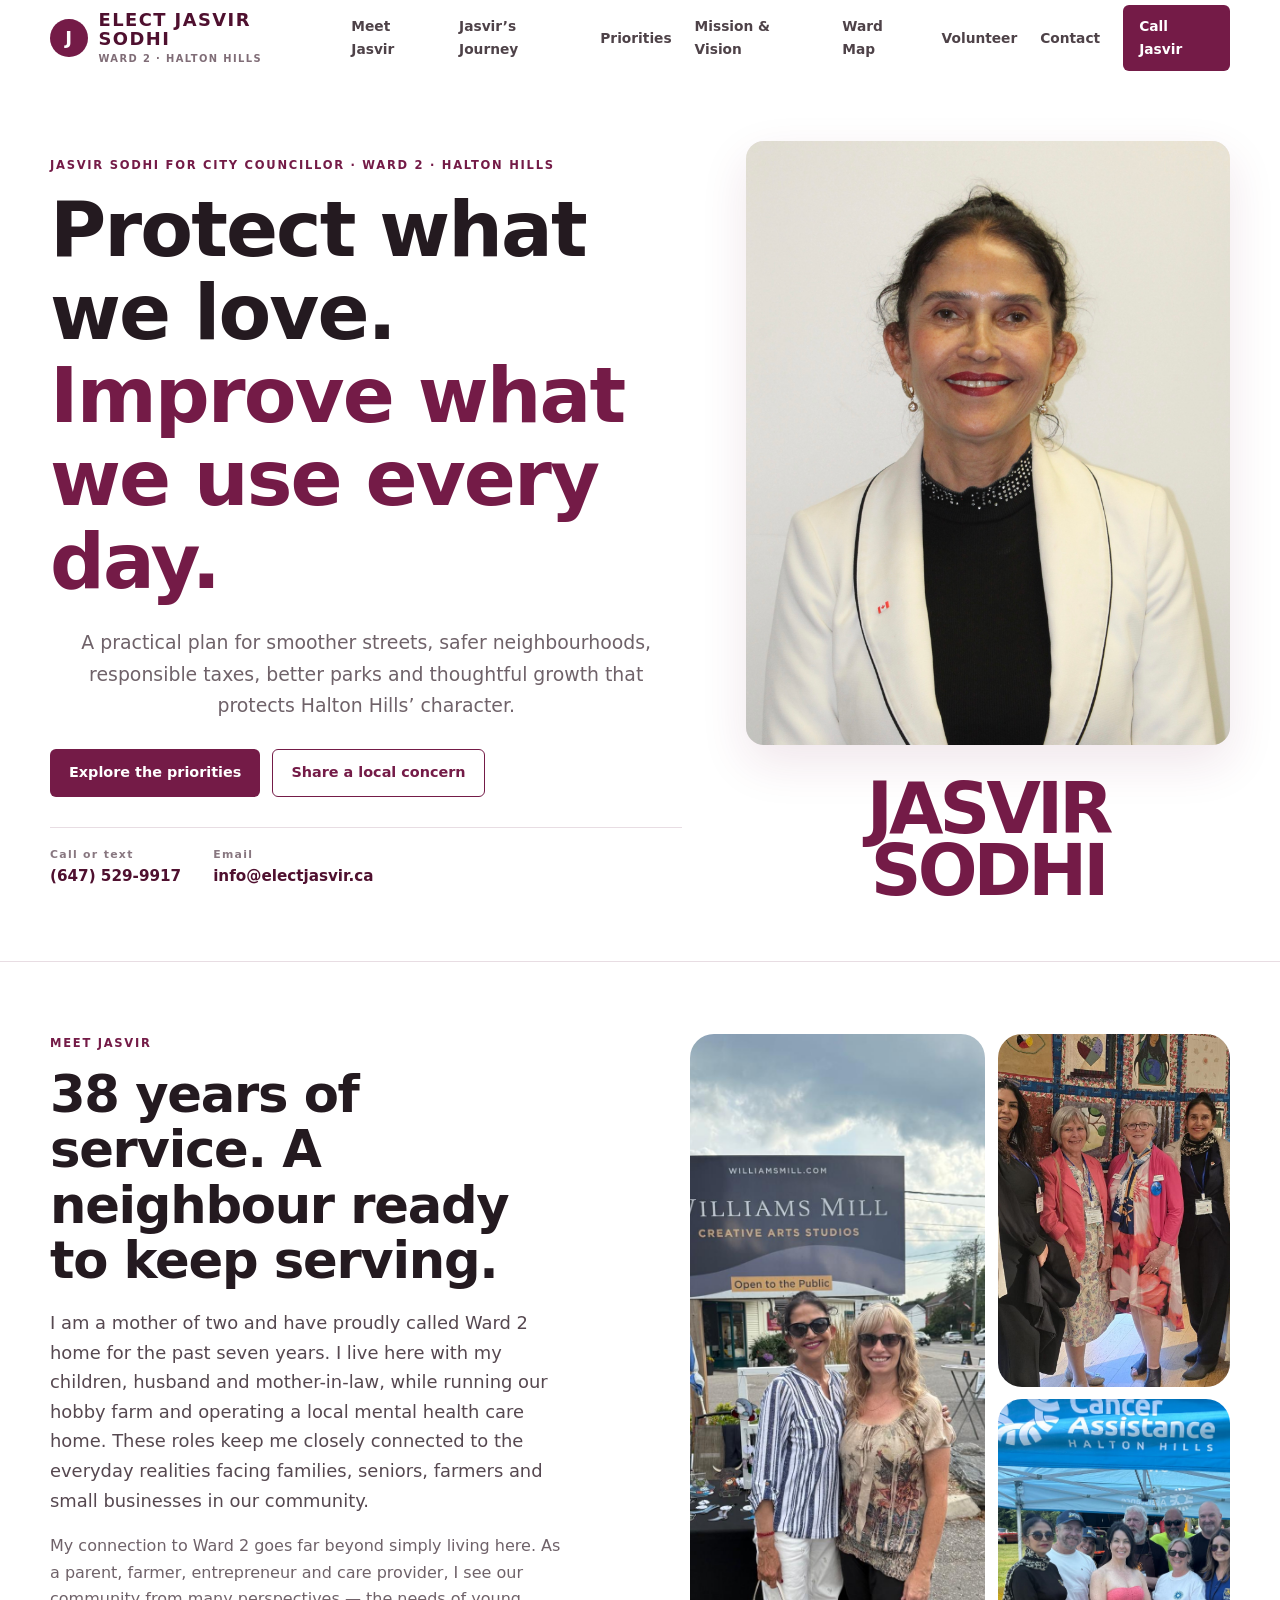
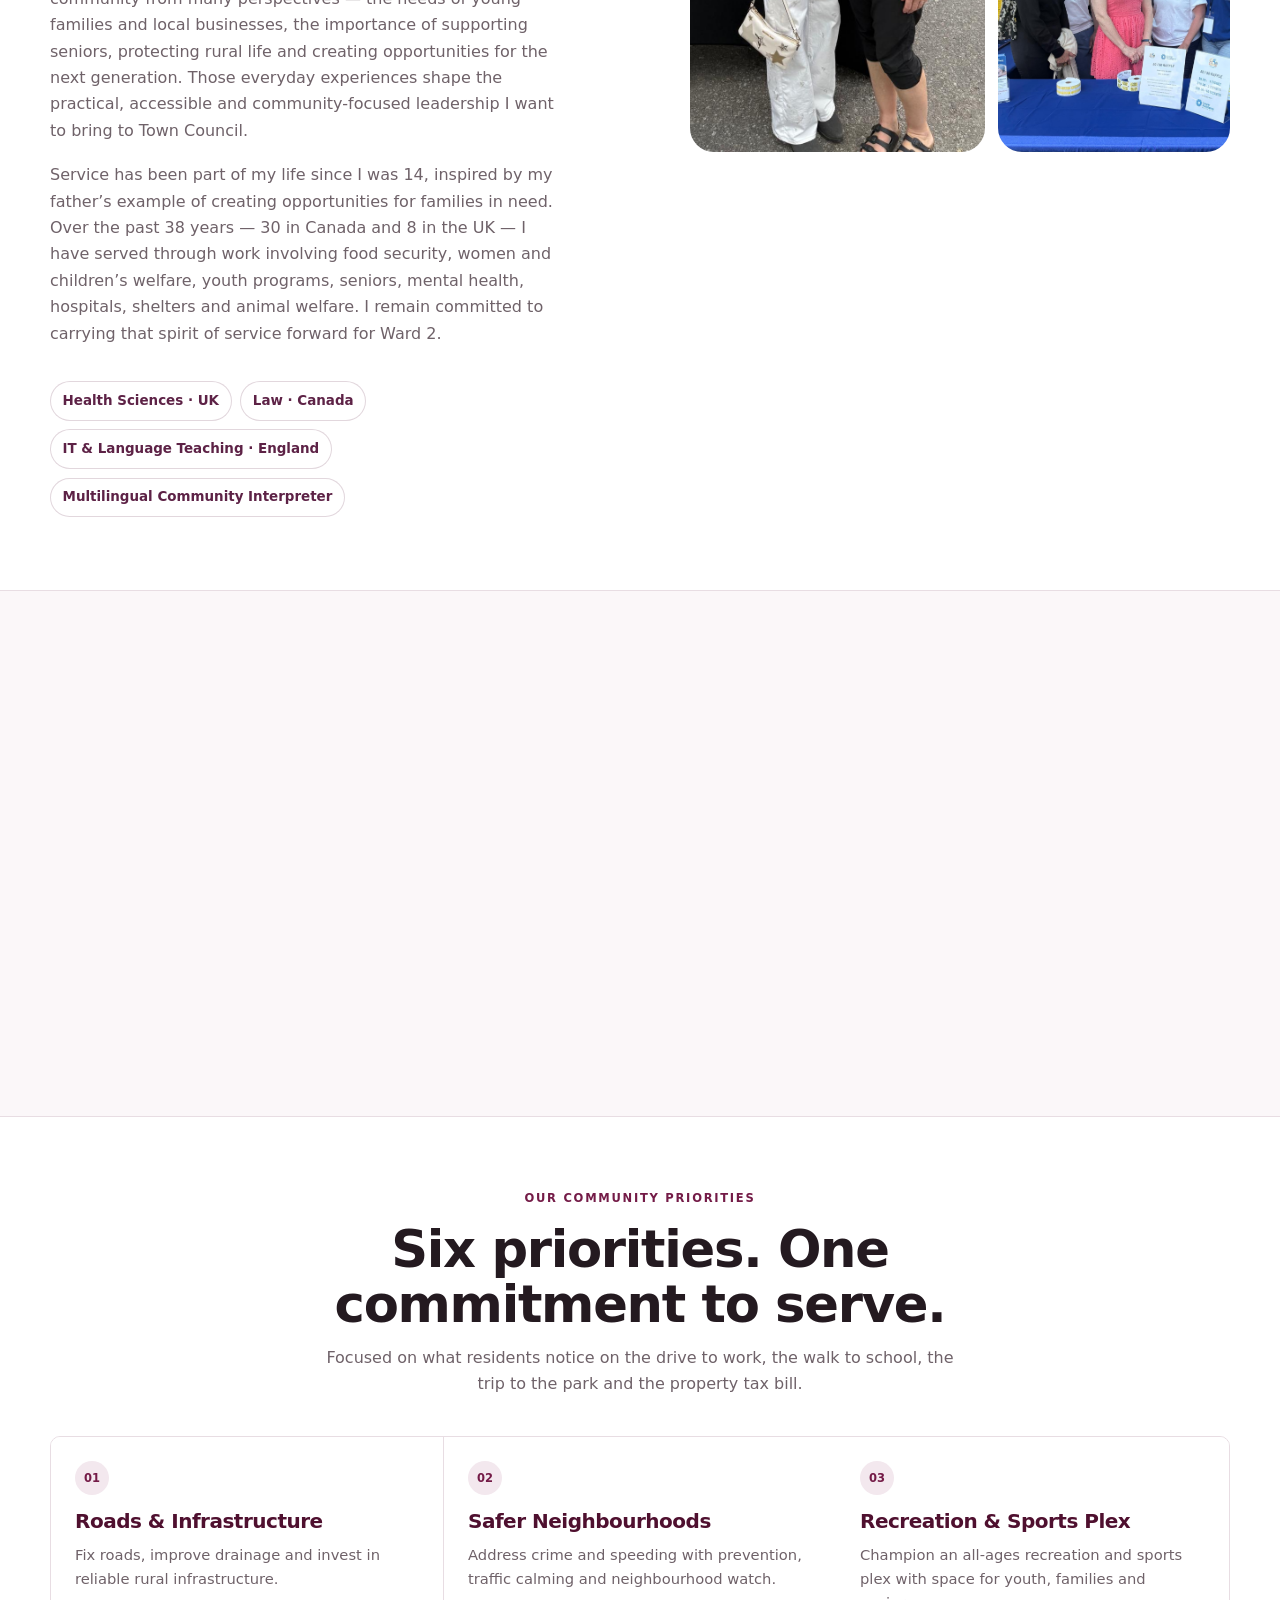
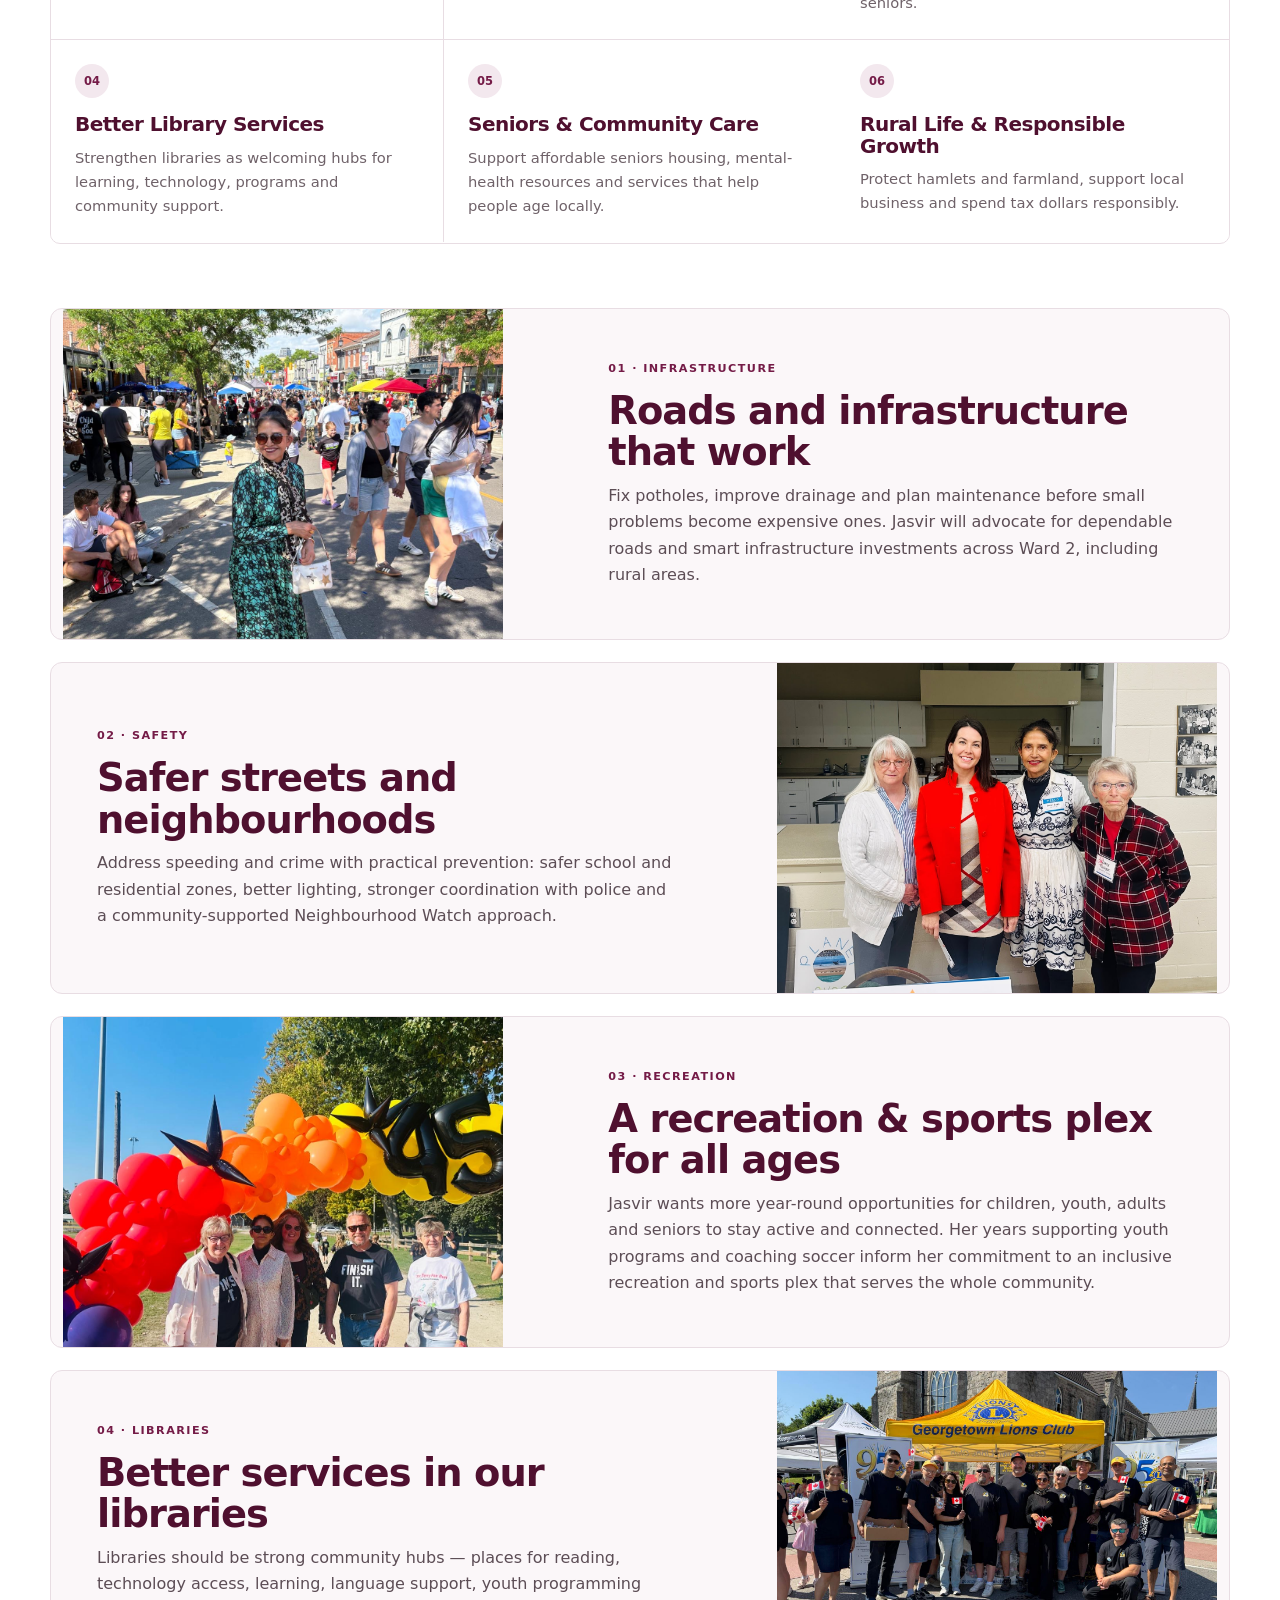
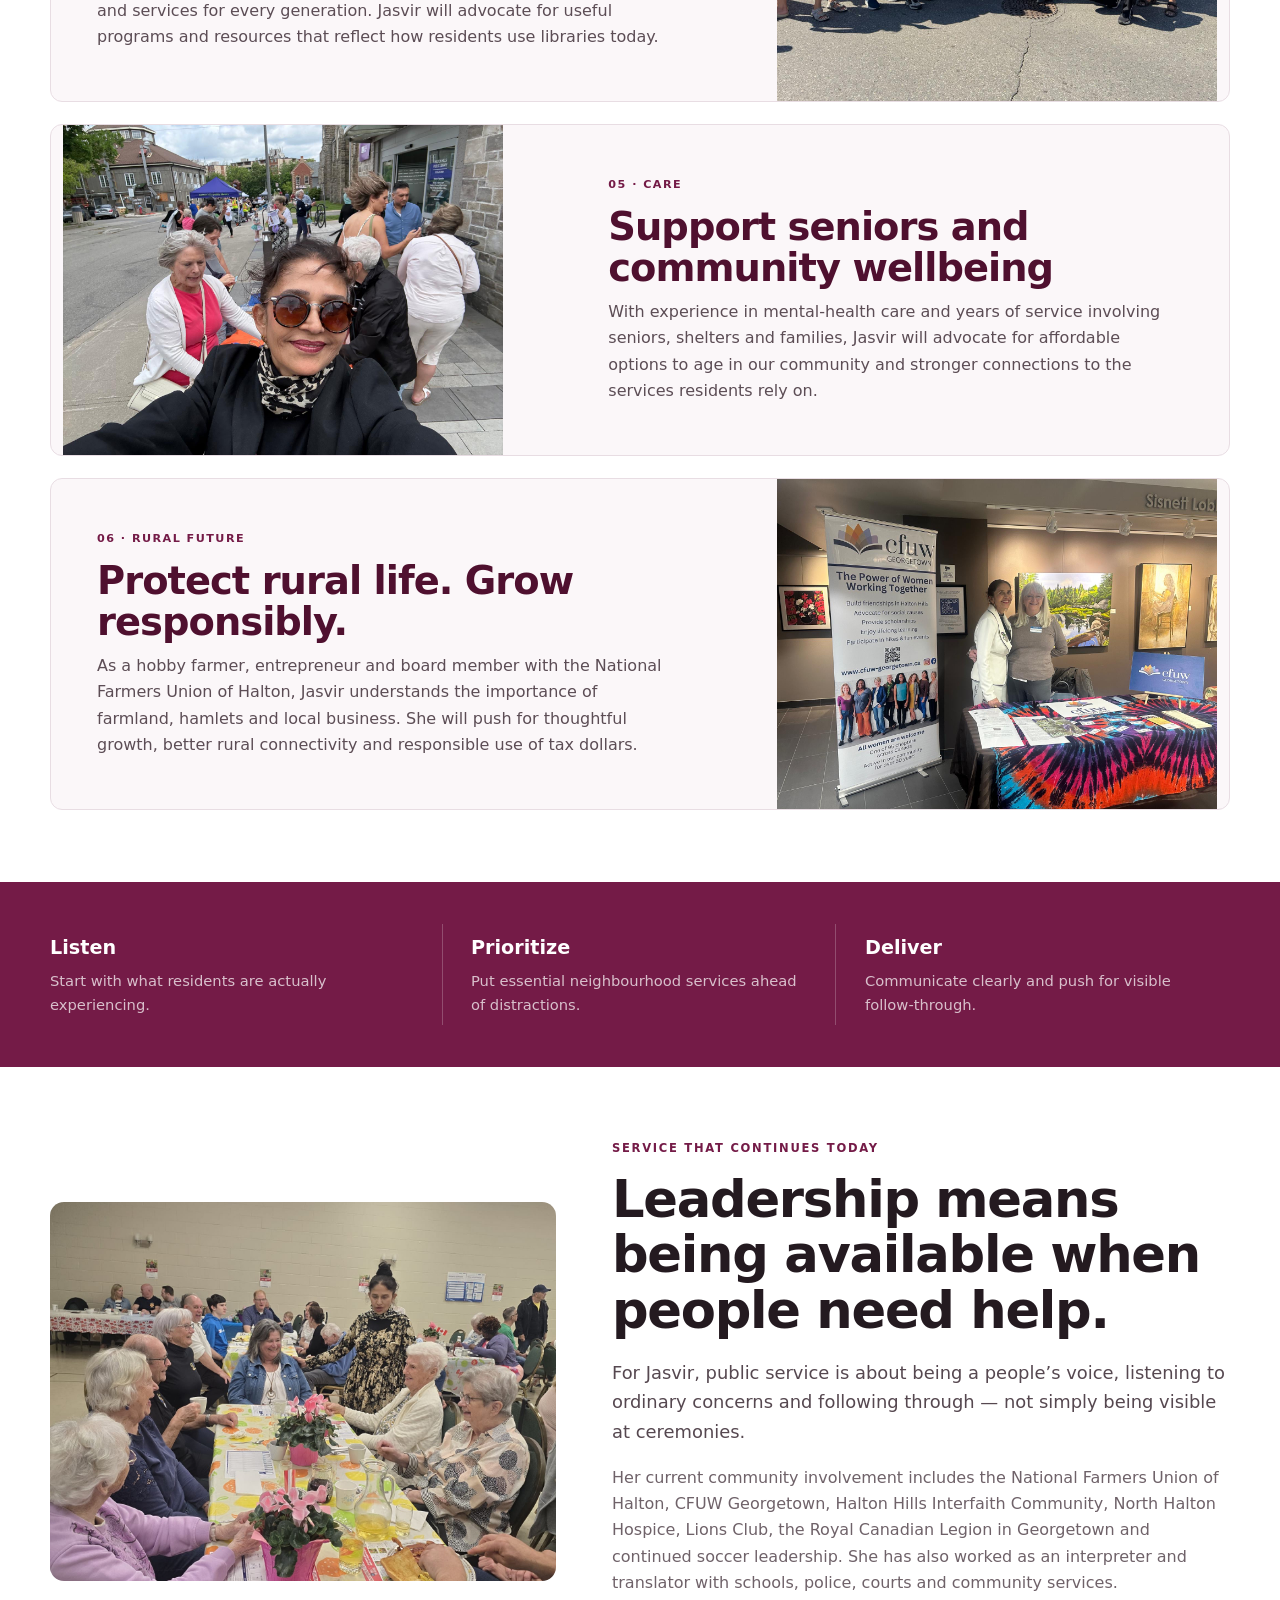
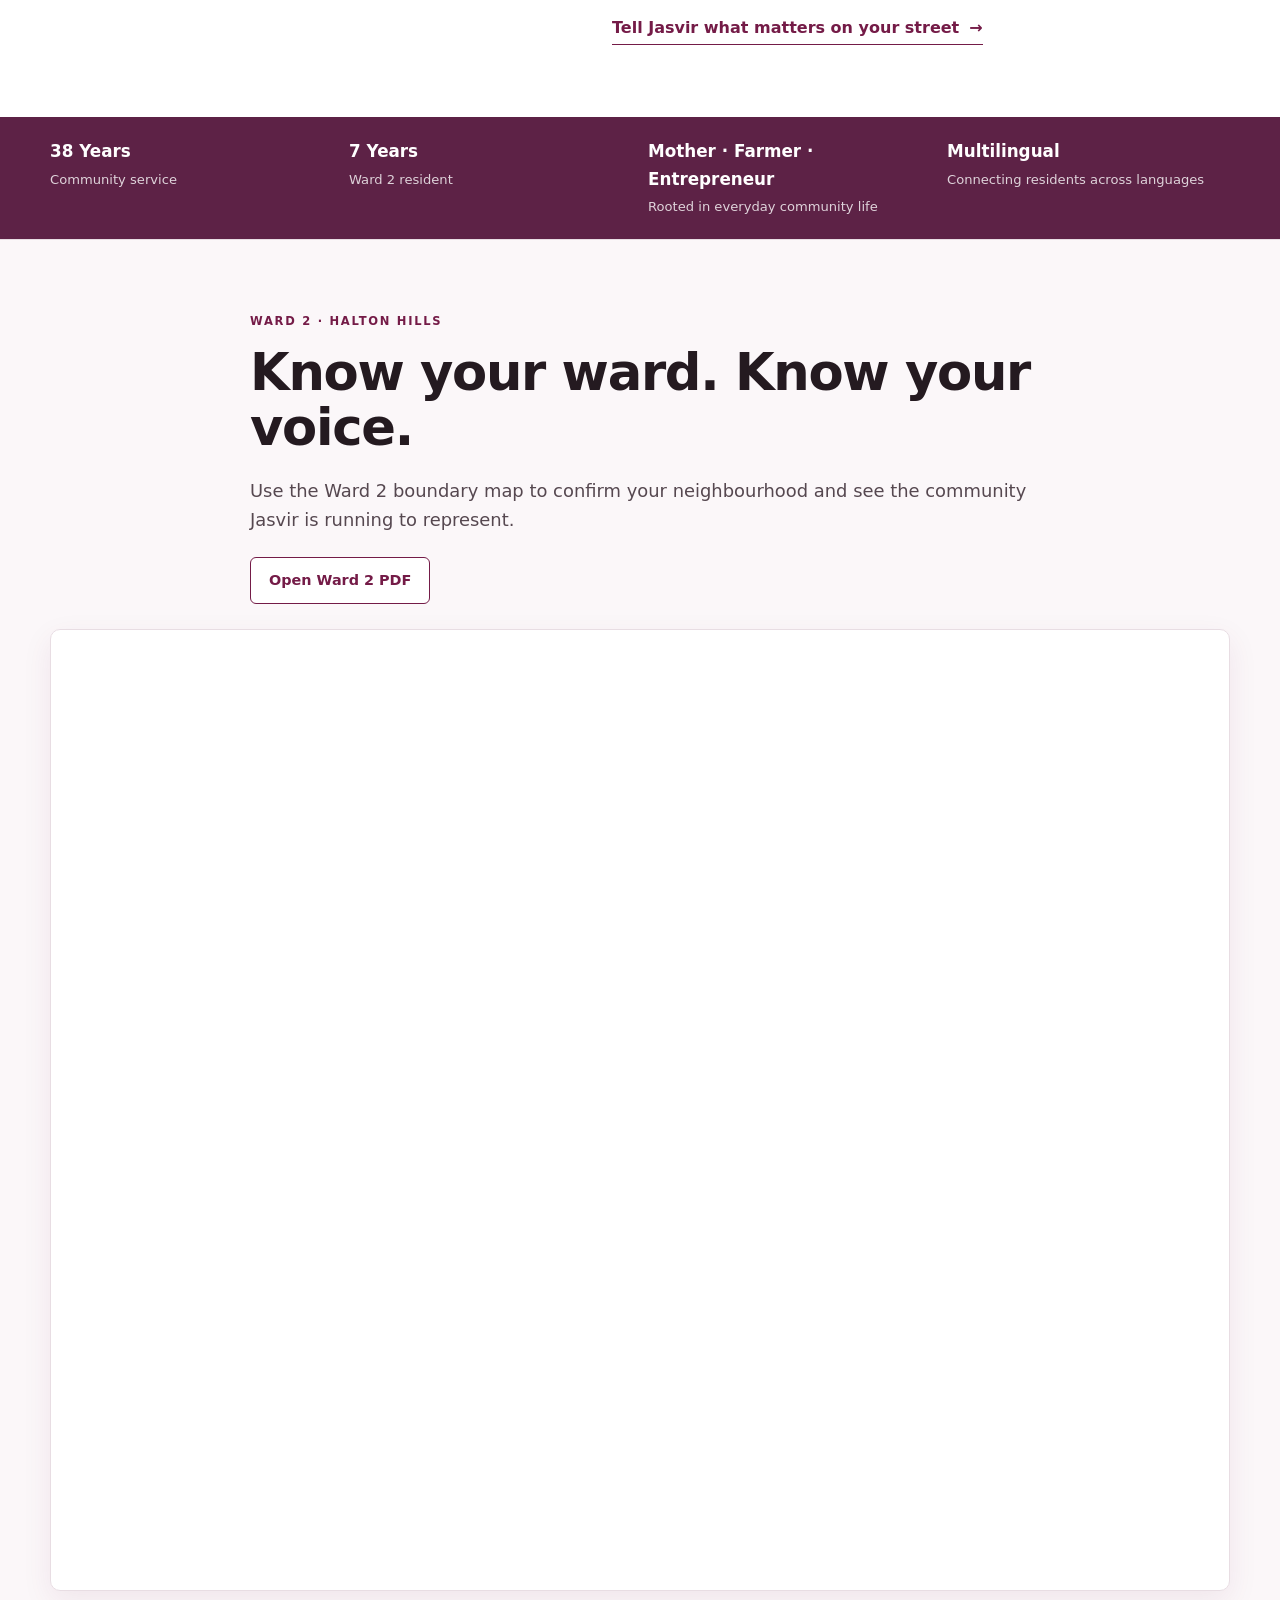
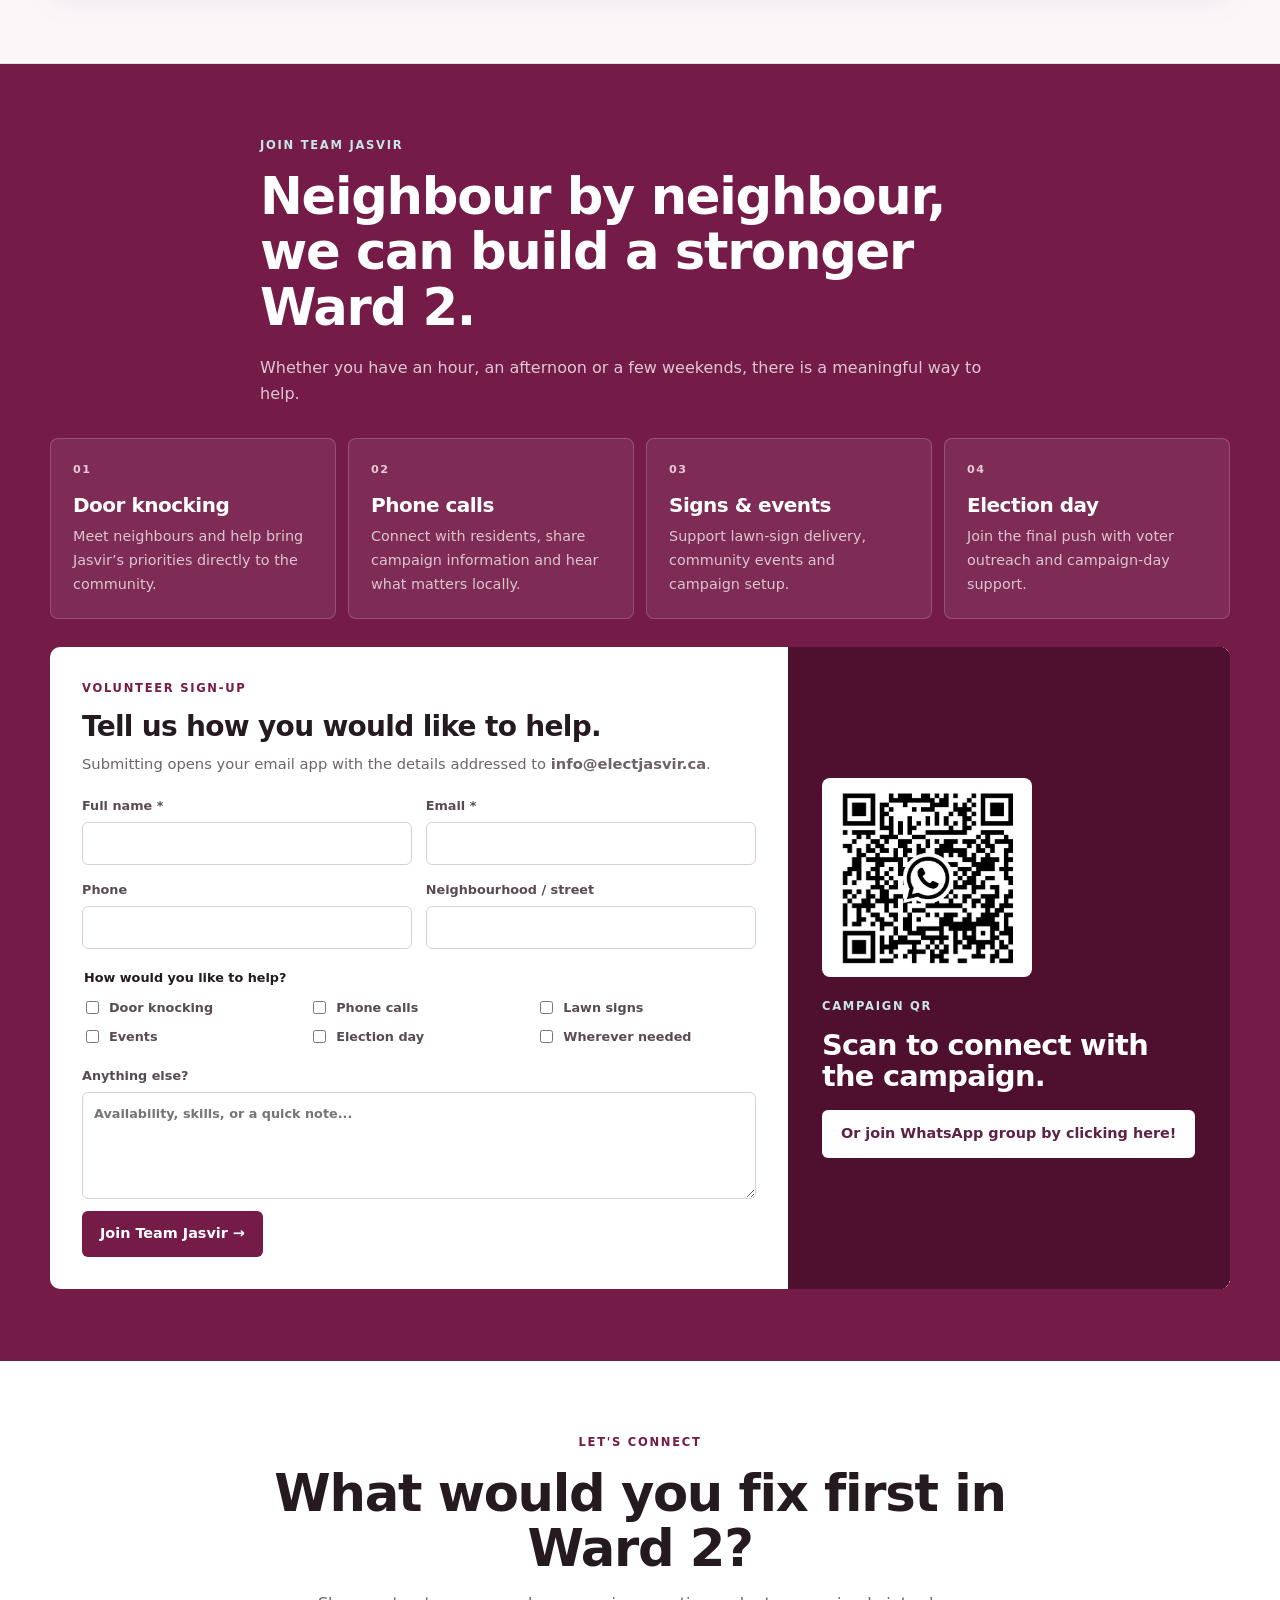
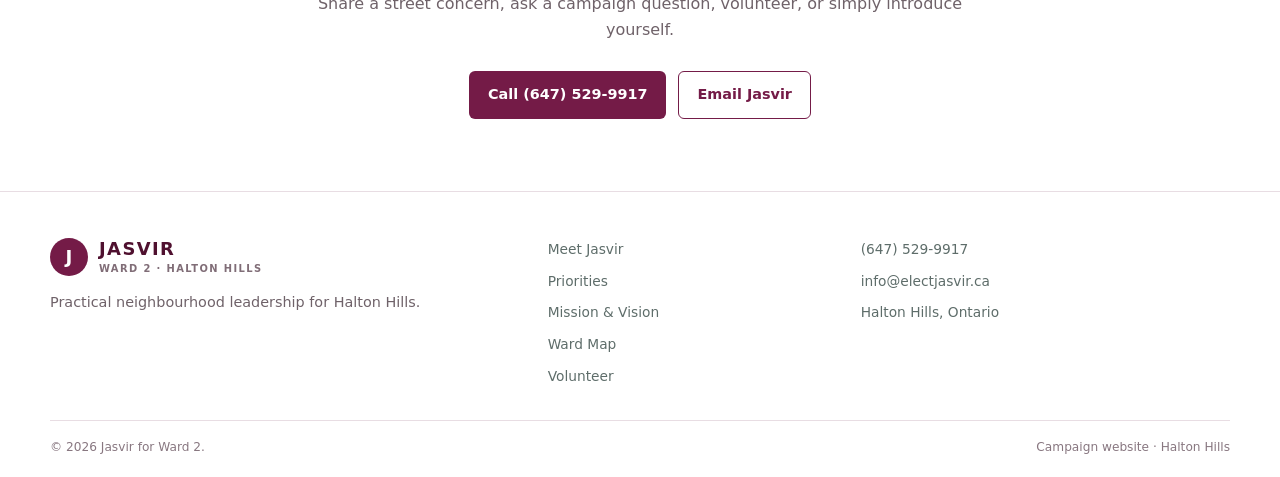
==== commit 11d5d761: "Add new photos and add QR and WhatsApp link" ====
--- a/index.html
+++ b/index.html
@@ -54,7 +54,7 @@
     <div class="nav-shell">
       <a class="brand" href="#top" aria-label="Jasvir for Ward 2 home">
         <span class="brand-mark">J</span>
-        <span class="brand-copy"><strong>ELECT JASVIR</strong><small>WARD 2 · HALTON HILLS</small></span>
+        <span class="brand-copy"><strong>ELECT JASVIR SODHI</strong><small>WARD 2 · HALTON HILLS</small></span>
       </a>
       <button class="menu-button" type="button" aria-expanded="false" aria-controls="site-nav" data-menu-button>
         <span>Menu</span>
@@ -79,7 +79,7 @@
     <section class="hero" id="top">
       <div class="container hero-grid">
         <div class="hero-copy">
-          <p class="eyebrow">JASVIR FOR CITY COUNCILLOR · WARD 2 · HALTON HILLS</p>
+          <p class="eyebrow">JASVIR SODHI FOR CITY COUNCILLOR · WARD 2 · HALTON HILLS</p>
           <h1>Protect what we love.<br><span>Improve what we use every day.</span></h1>
           <p class="hero-lead">A practical plan for smoother streets, safer neighbourhoods, responsible taxes, better
             parks and thoughtful growth that protects Halton Hills’ character.</p>
@@ -353,8 +353,7 @@
               alt="Placeholder QR image to be replaced with Jasvir campaign QR code"></div>
           <p class="section-label light">CAMPAIGN QR</p>
           <h3>Scan to connect with the campaign.</h3>
-          <a class="button button-light" href="mailto:info@electjasvir.ca?subject=Volunteer%20for%20Jasvir">Or email to
-            volunteer</a>
+          <a class="button button-light" href="https://chat.whatsapp.com/JOLNmvYK8mYGCocpWGvUHL?s=qt&p=i&mlu=4">Or join WhatsApp group by clicking here!</a>
         </aside>
       </div>
     </section>
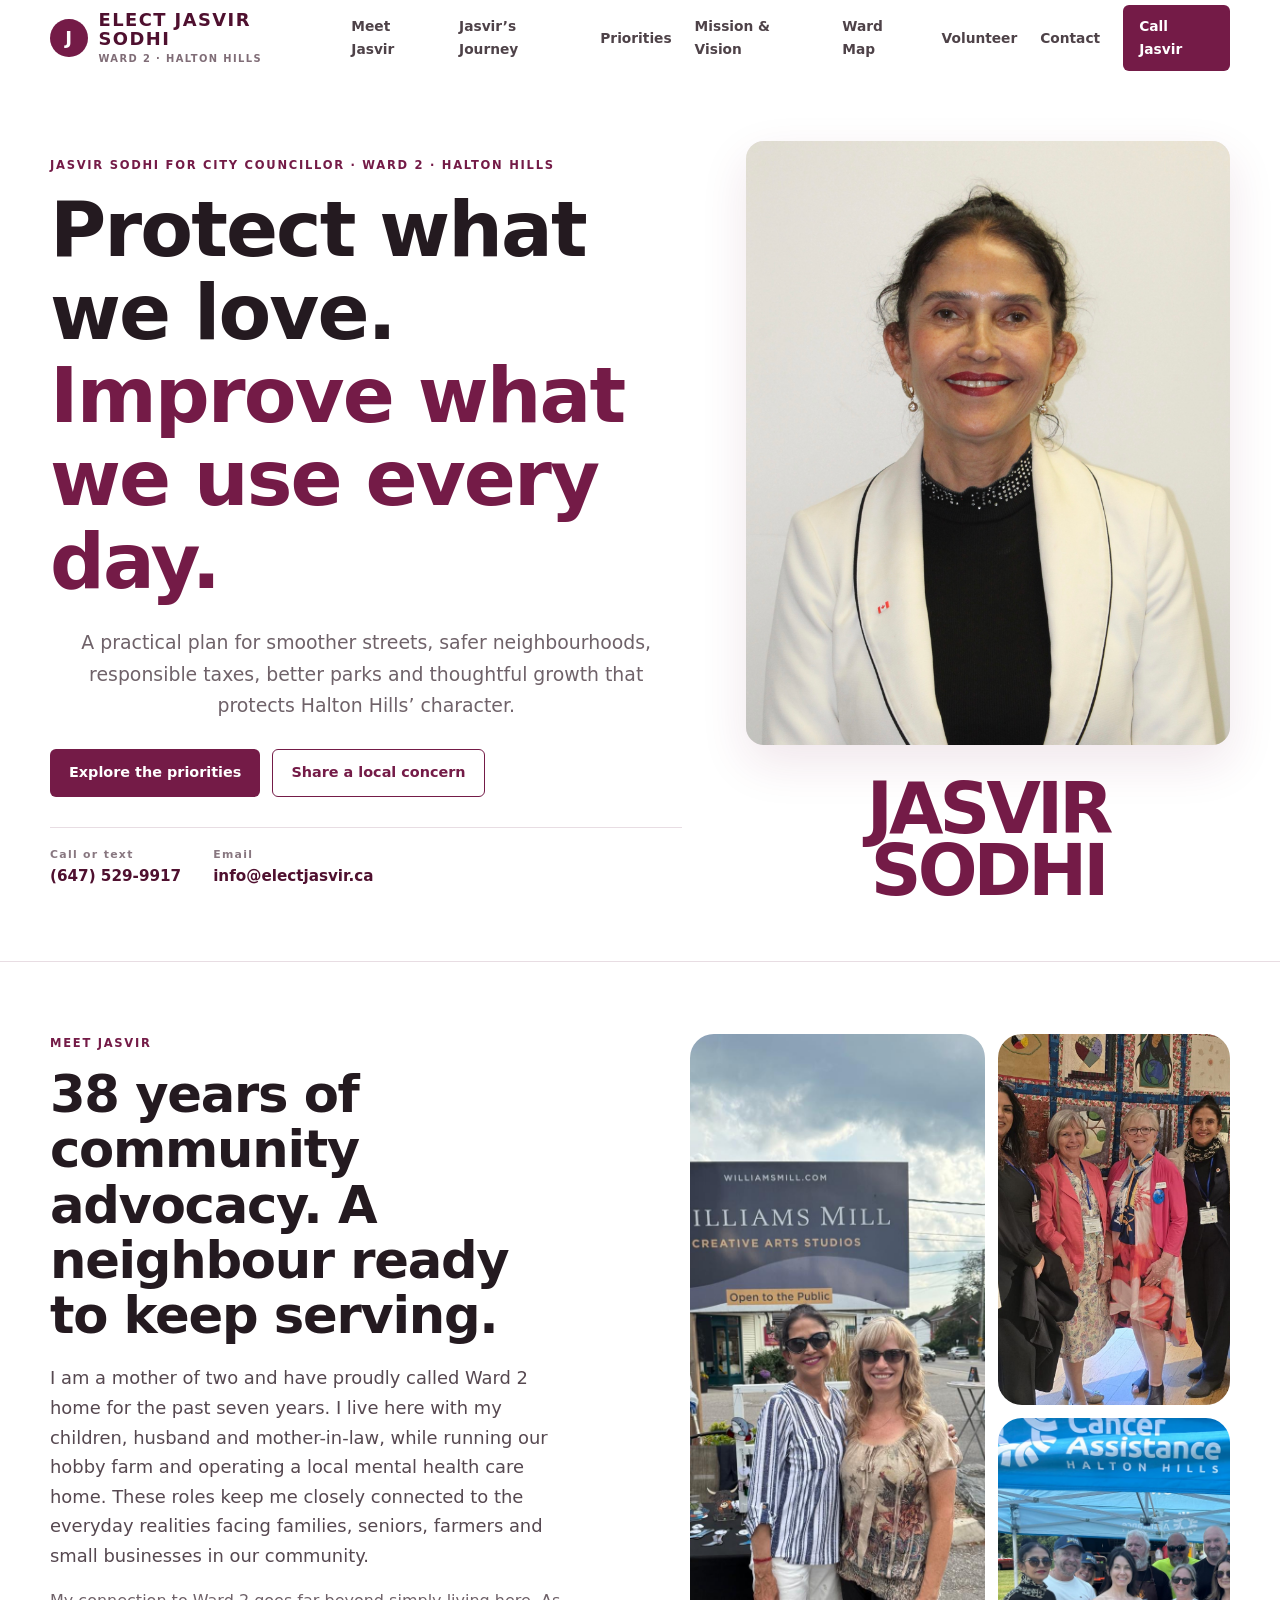
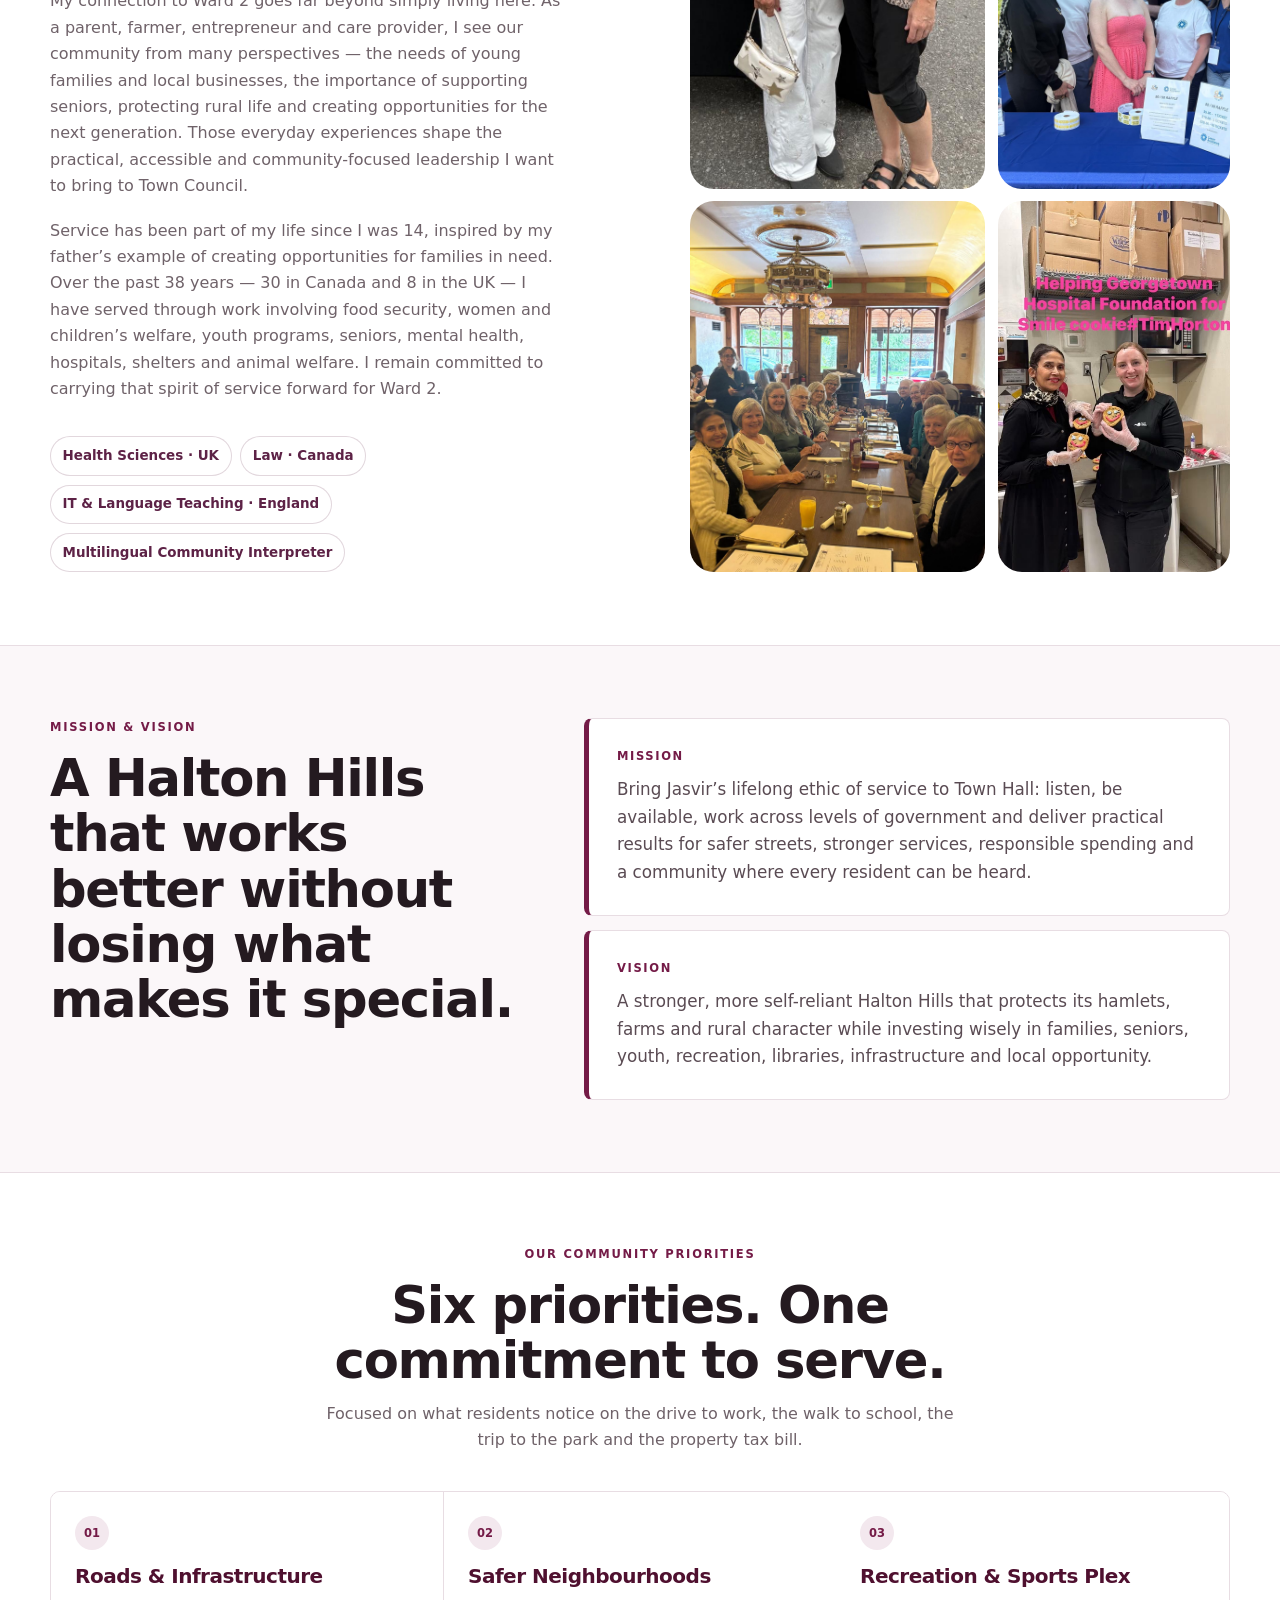
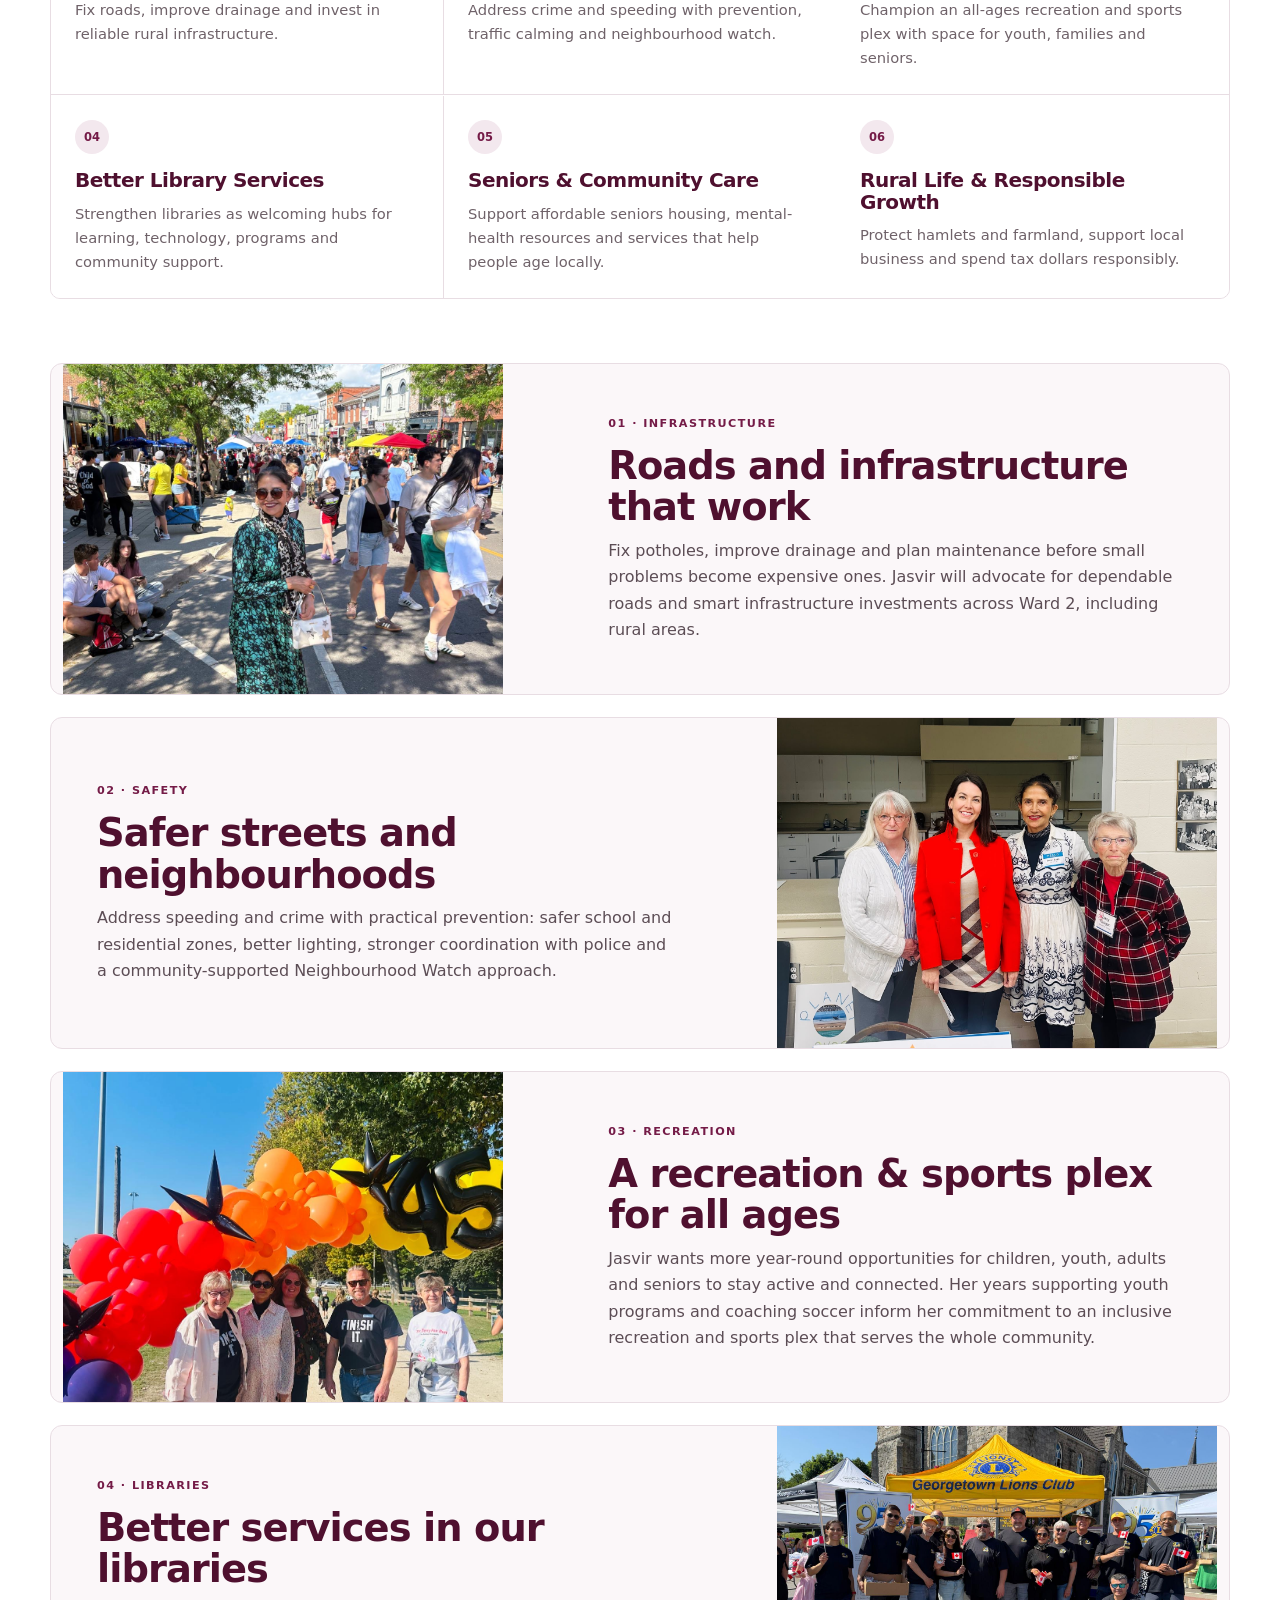
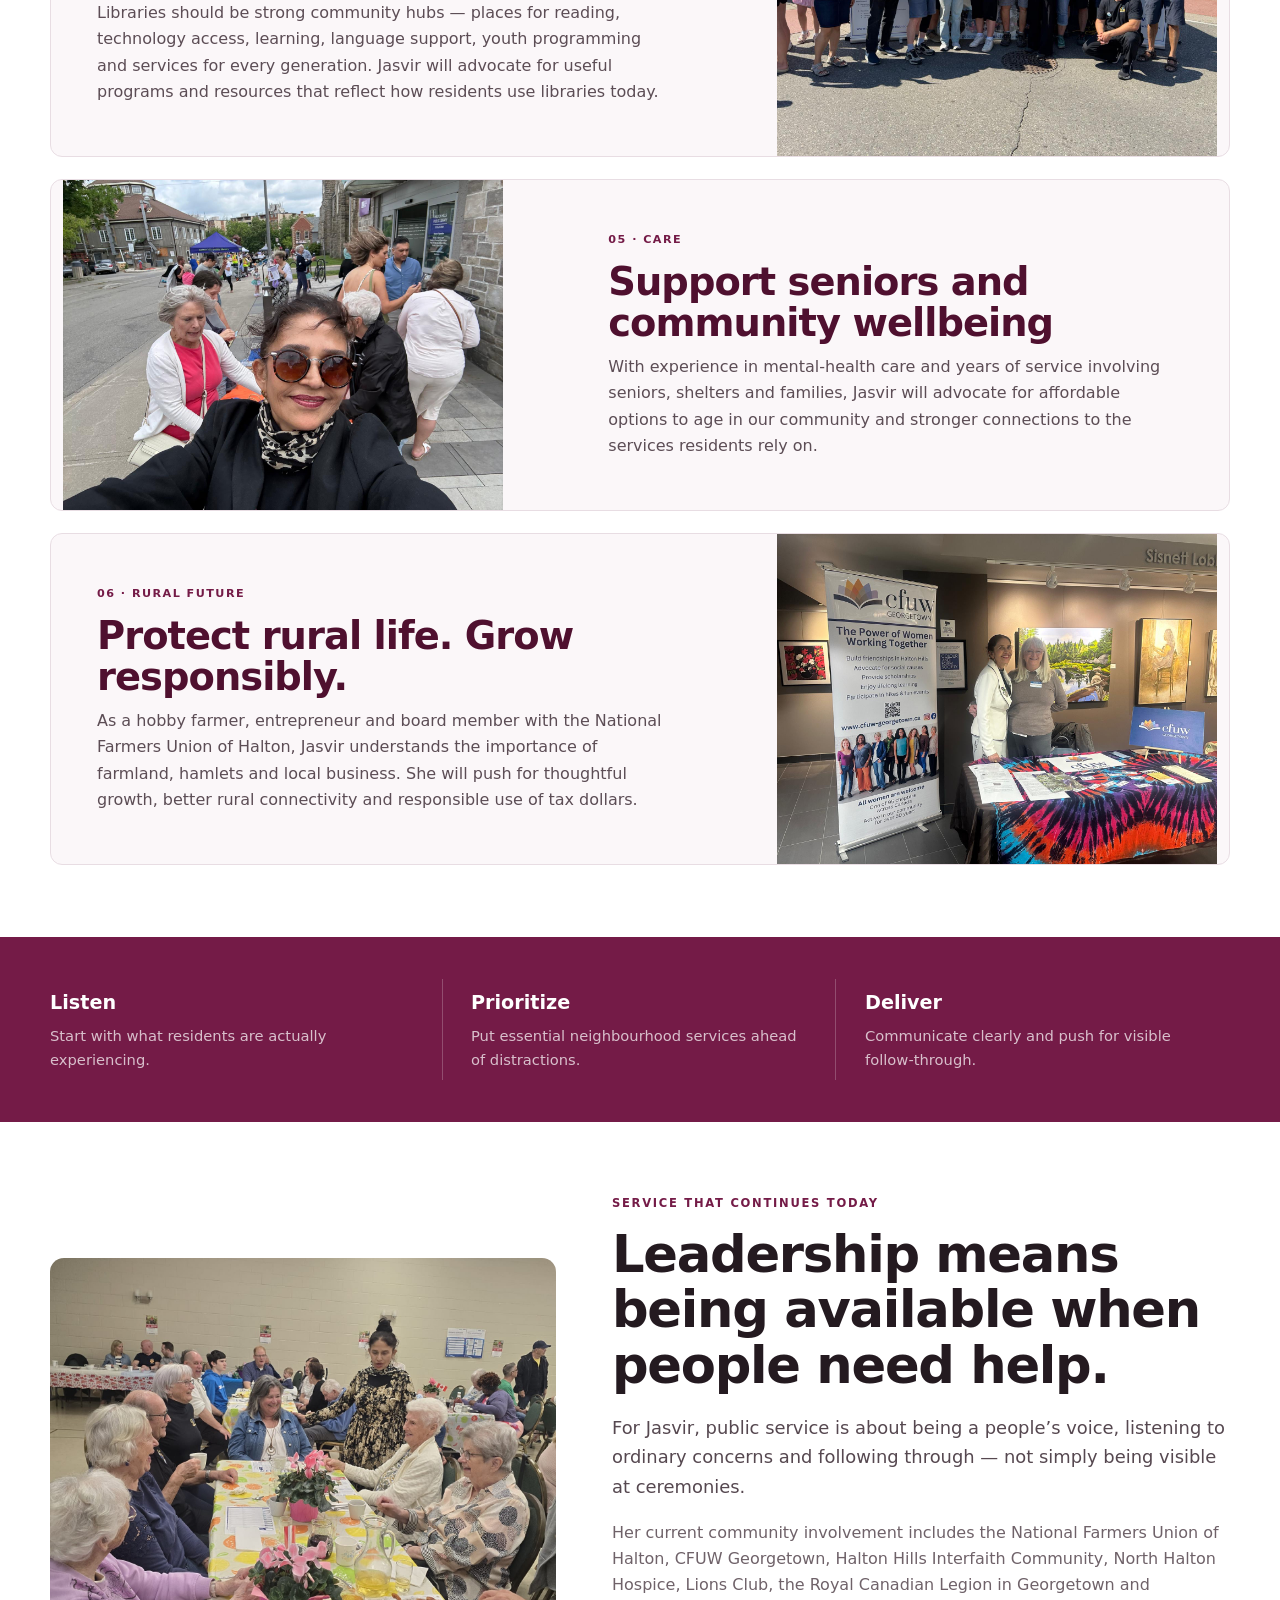
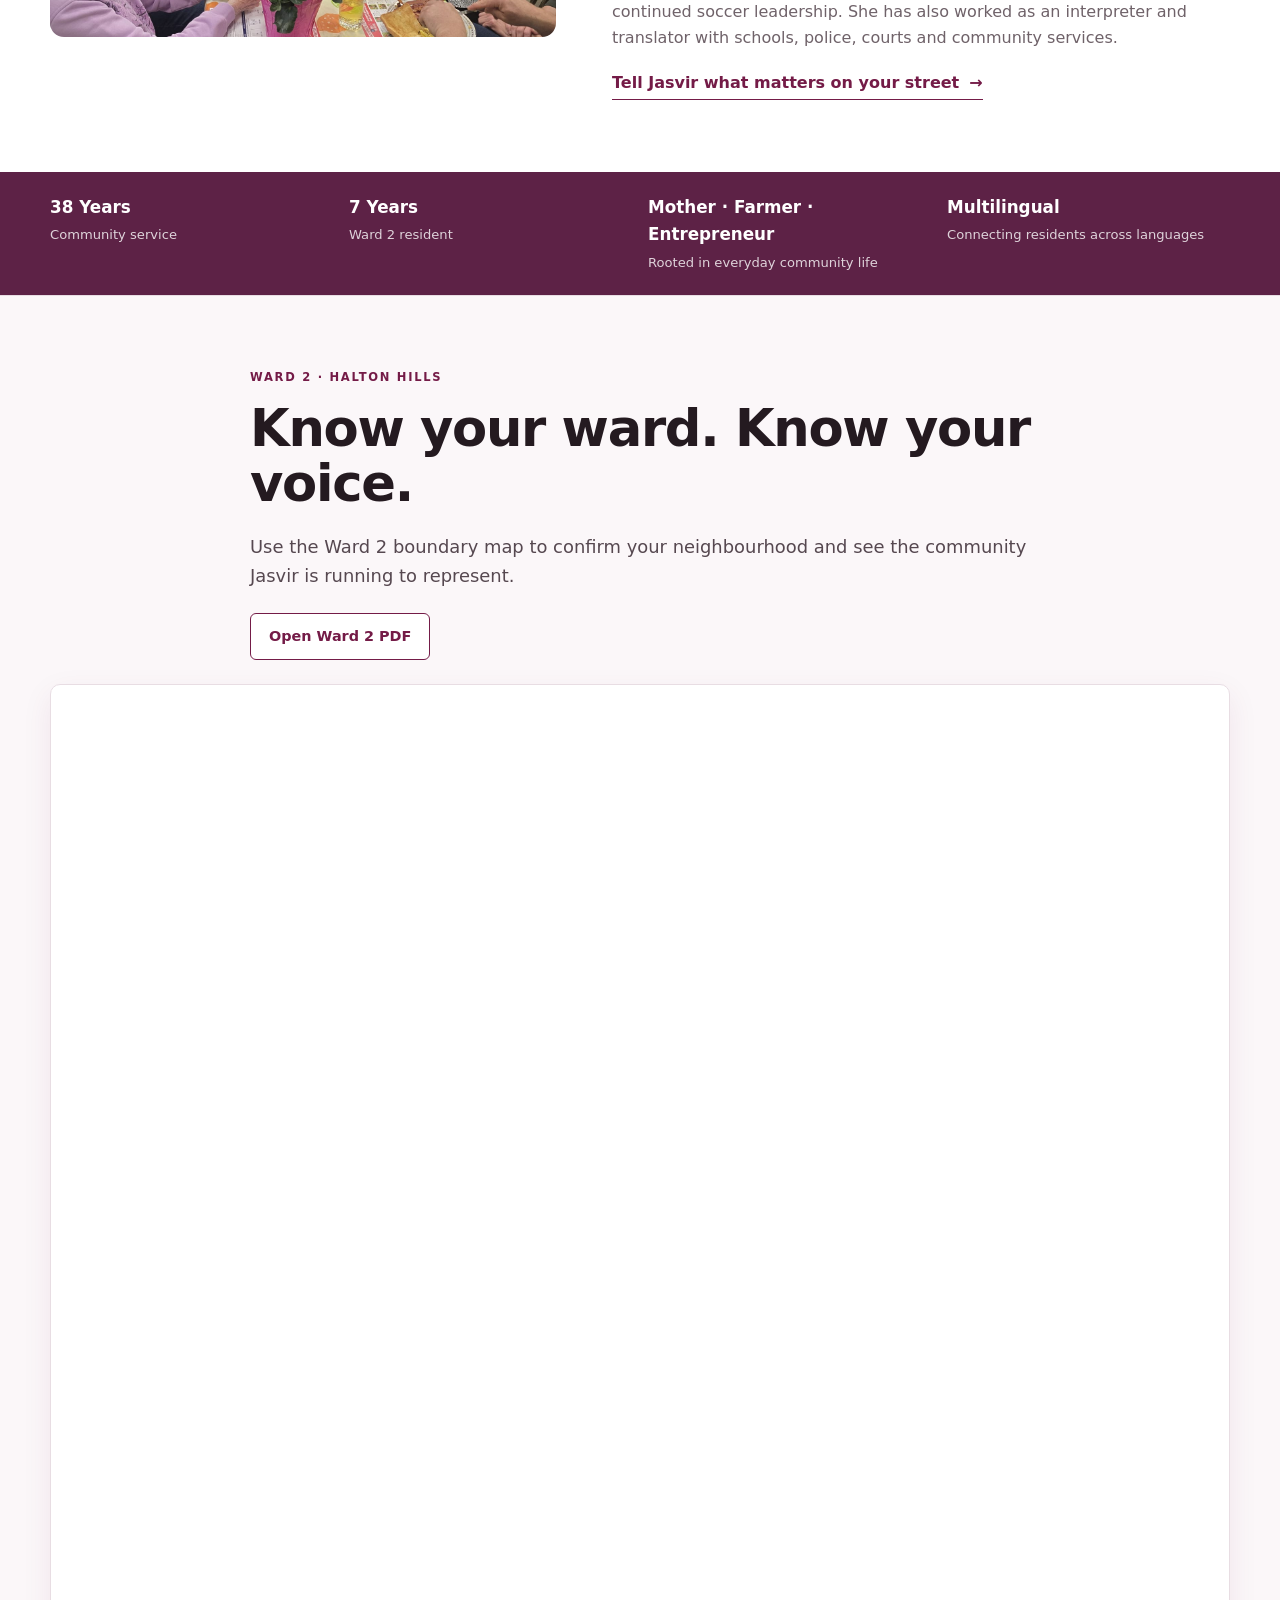
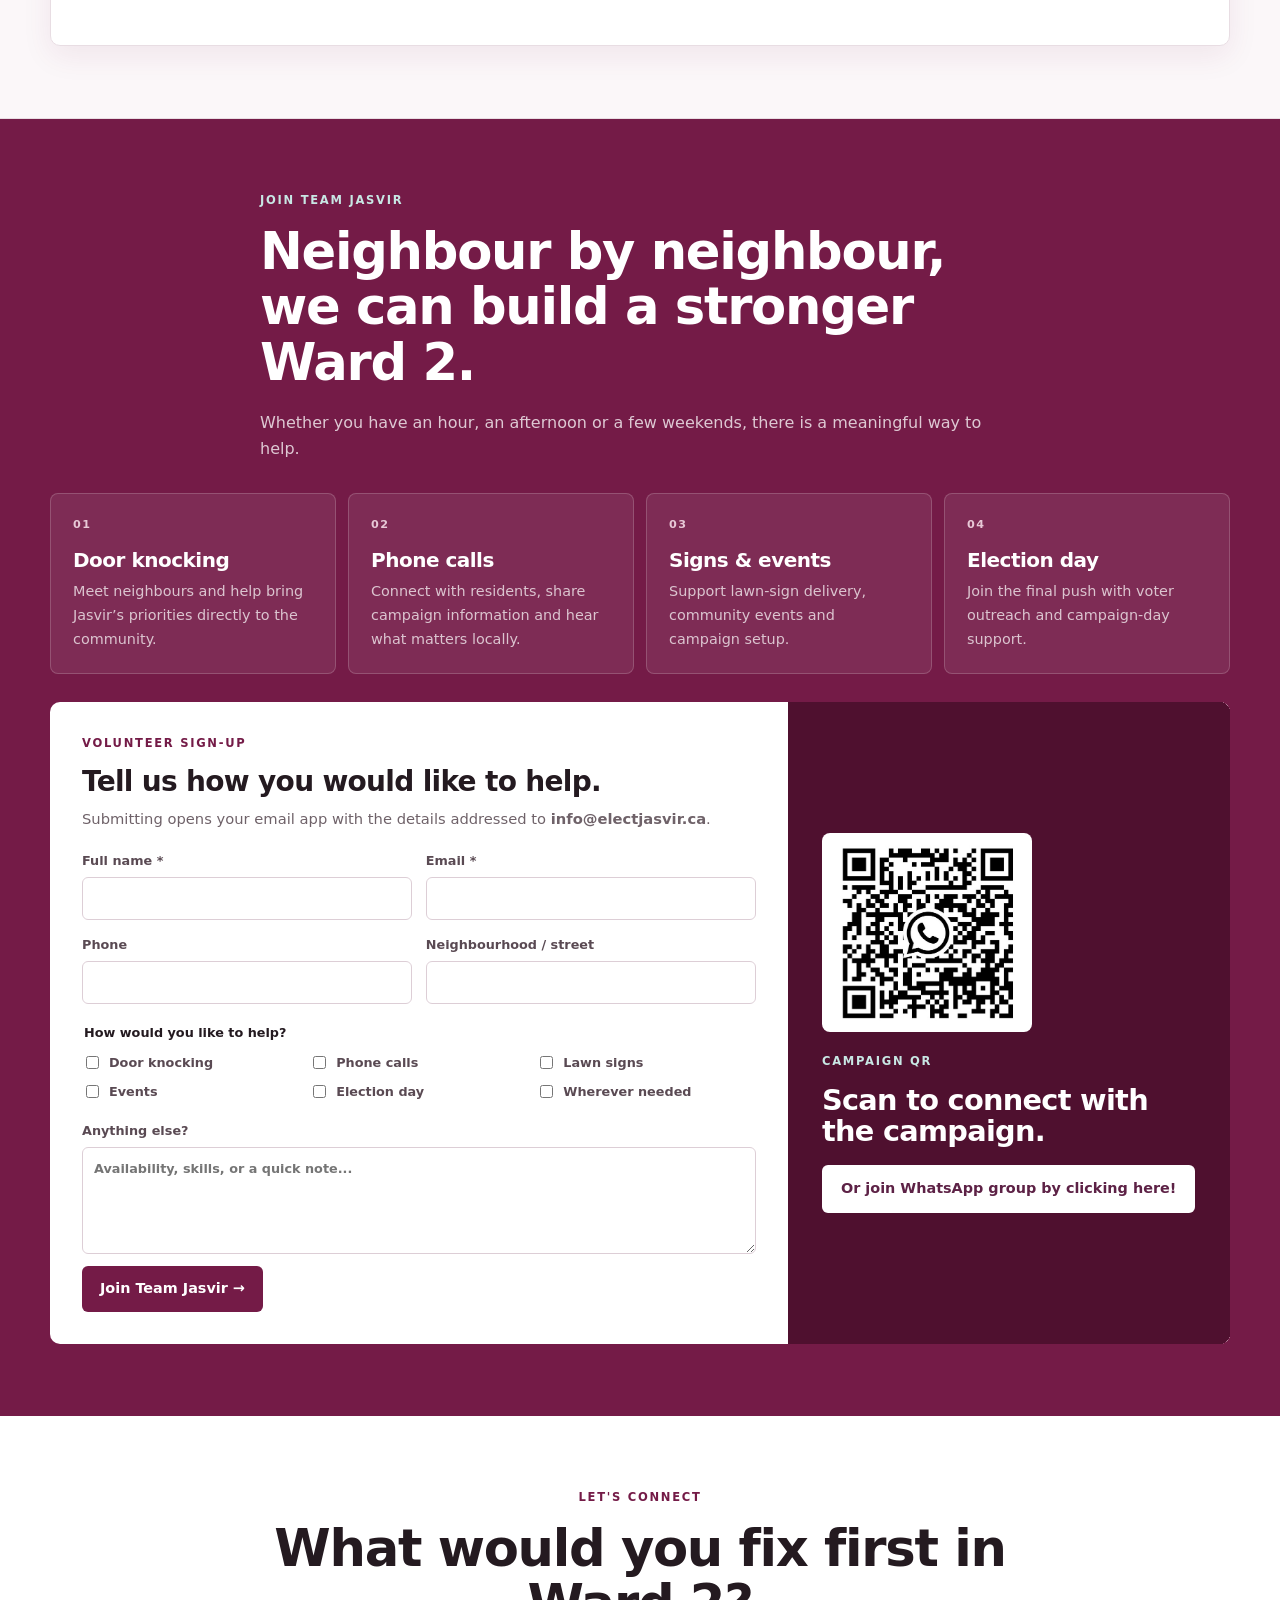
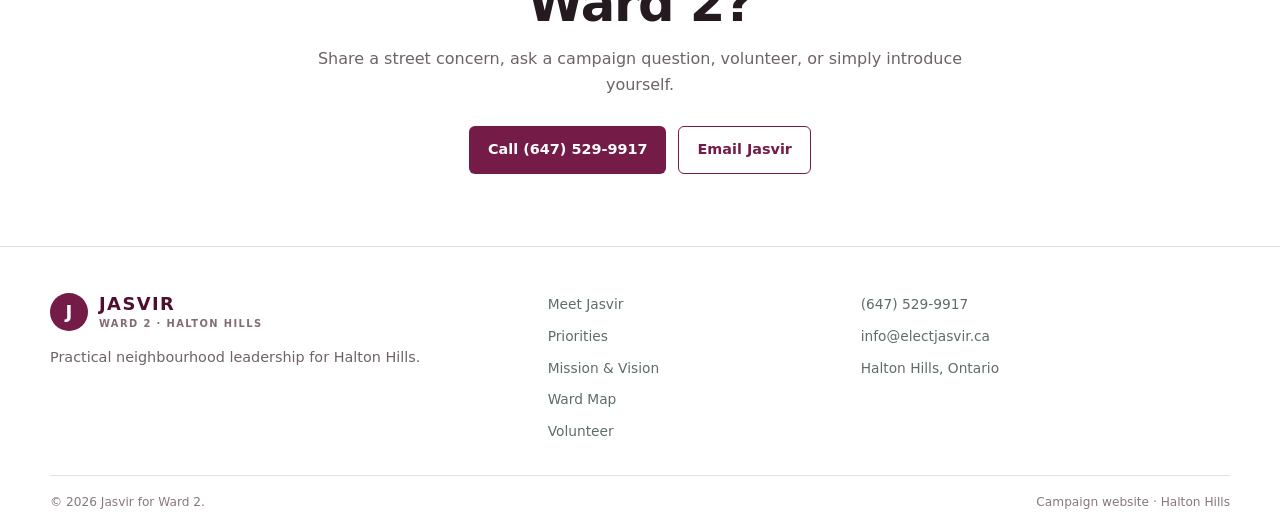
==== commit 45ffe651: "Add files via upload" ====
--- a/index.html
+++ b/index.html
@@ -106,7 +106,7 @@
       <div class="container meet-grid">
         <div class="meet-copy">
           <p class="section-label">MEET JASVIR</p>
-          <h2>38 years of service. A neighbour ready to keep serving.</h2>
+          <h2>38 years of community advocacy. A neighbour ready to keep serving.</h2>
           <p class="lead">I am a mother of two and have proudly called Ward 2 home for the past seven years. I live here with my children, husband and mother-in-law, while running our hobby farm and operating a local mental health care home. These roles keep me closely connected to the everyday realities facing families, seniors, farmers and small businesses in our community.</p>
           <p>My connection to Ward 2 goes far beyond simply living here. As a parent, farmer, entrepreneur and care provider, I see our community from many perspectives — the needs of young families and local businesses, the importance of supporting seniors, protecting rural life and creating opportunities for the next generation. Those everyday experiences shape the practical, accessible and community-focused leadership I want to bring to Town Council.</p>
           <p>Service has been part of my life since I was 14, inspired by my father’s example of creating opportunities for families in need. Over the past 38 years — 30 in Canada and 8 in the UK — I have served through work involving food security, women and children’s welfare, youth programs, seniors, mental health, hospitals, shelters and animal welfare. I remain committed to carrying that spirit of service forward for Ward 2.</p>
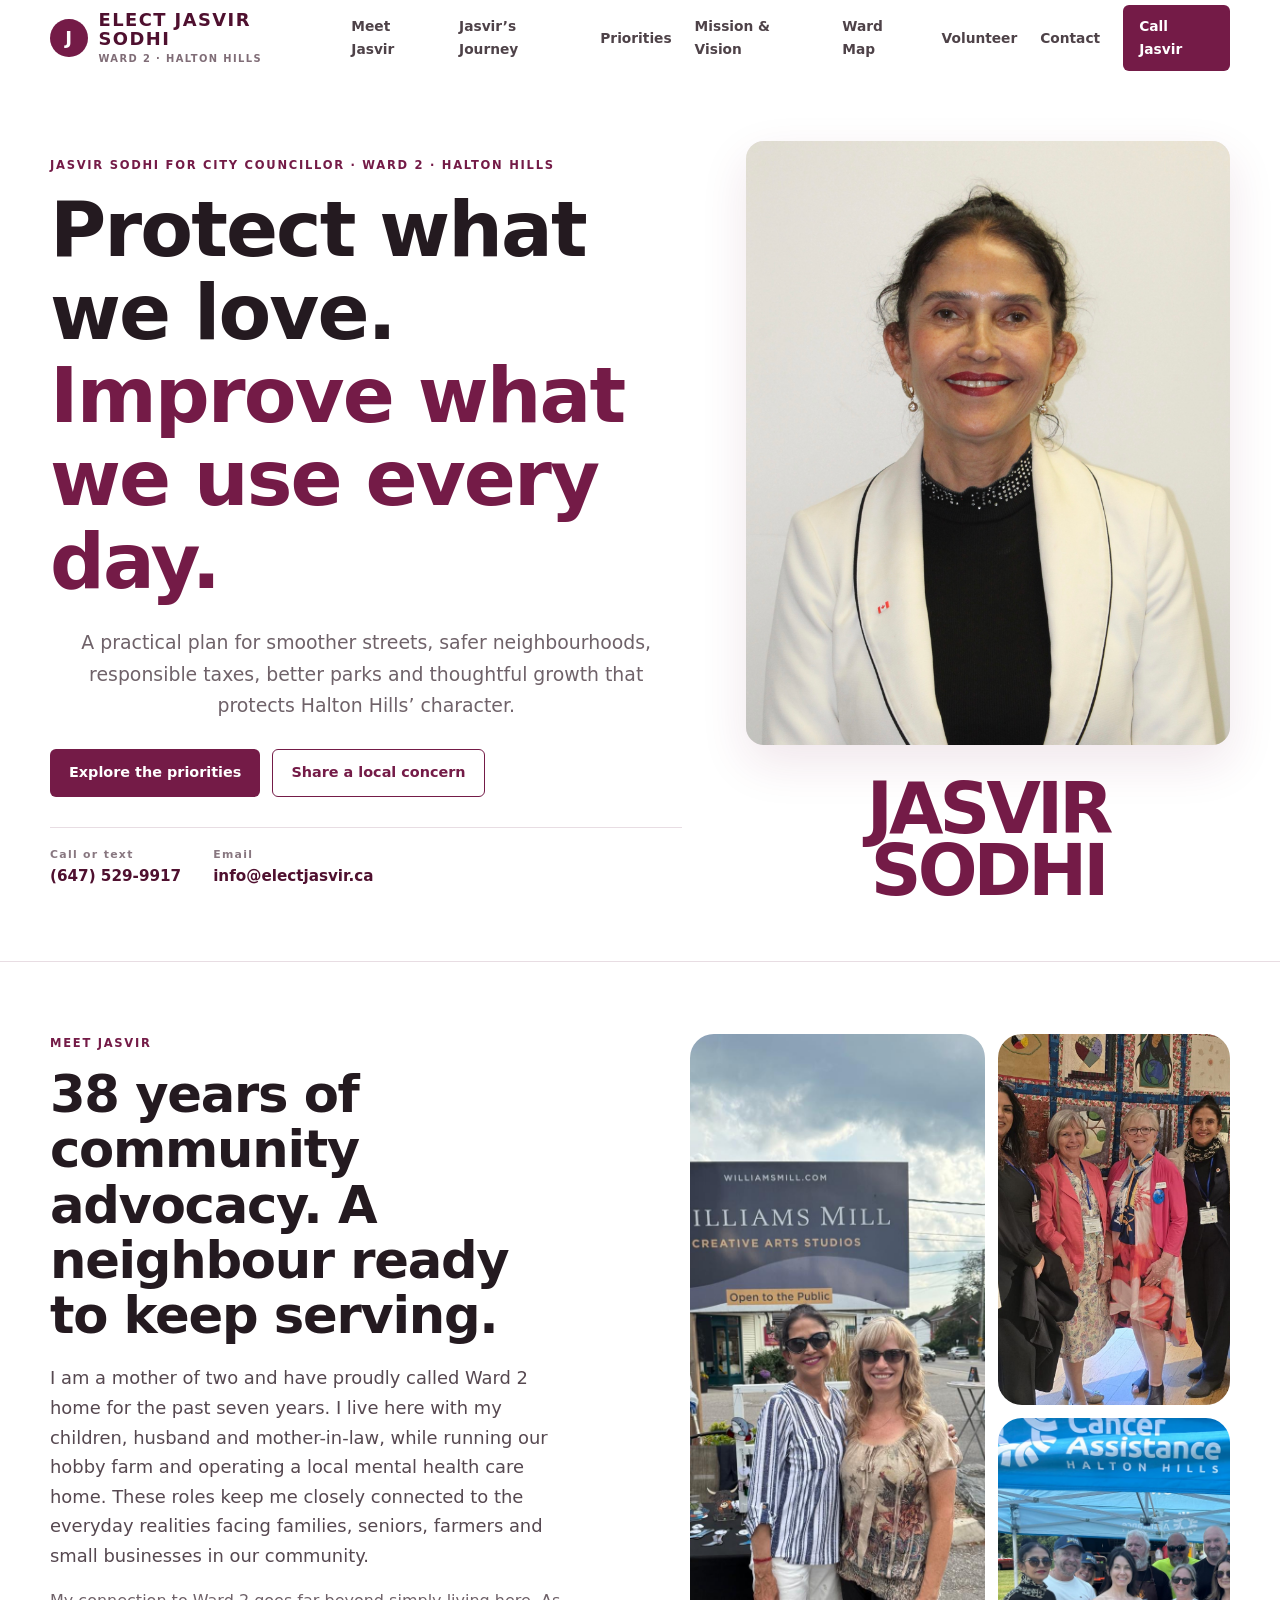
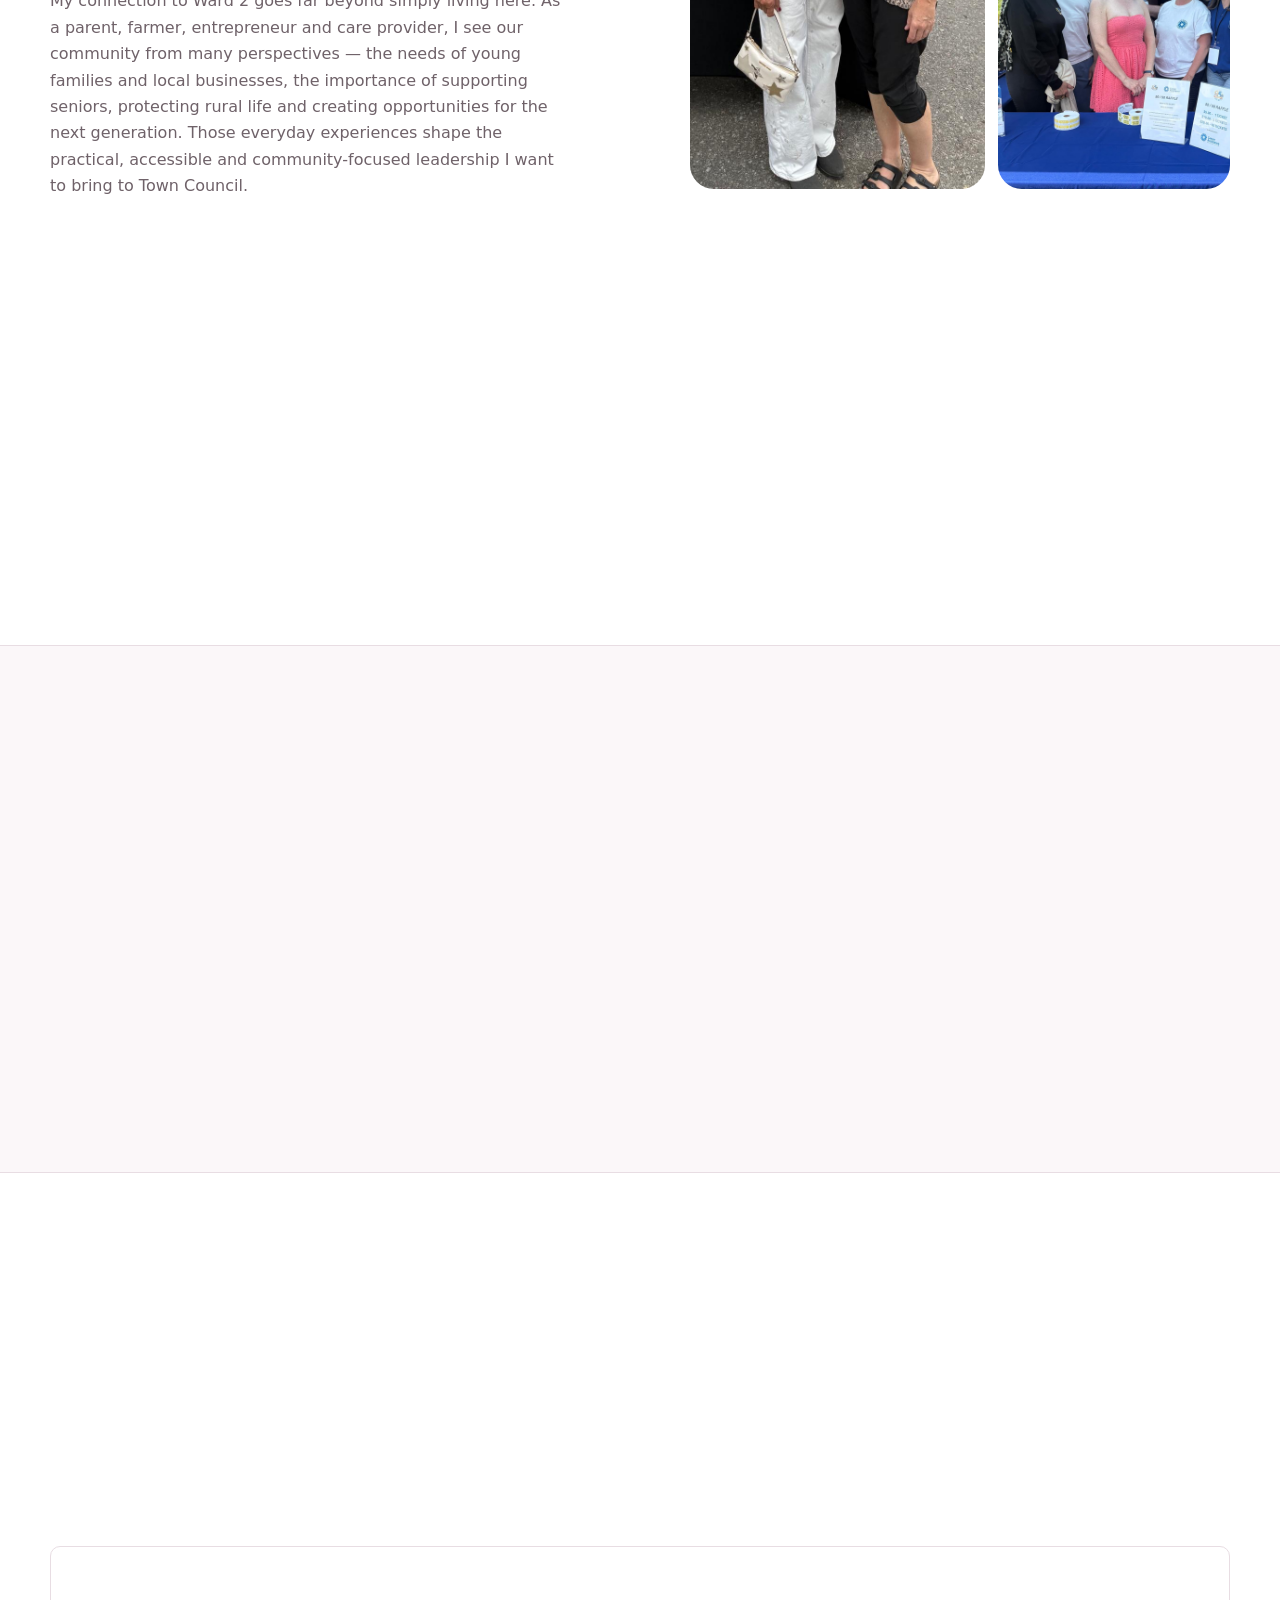
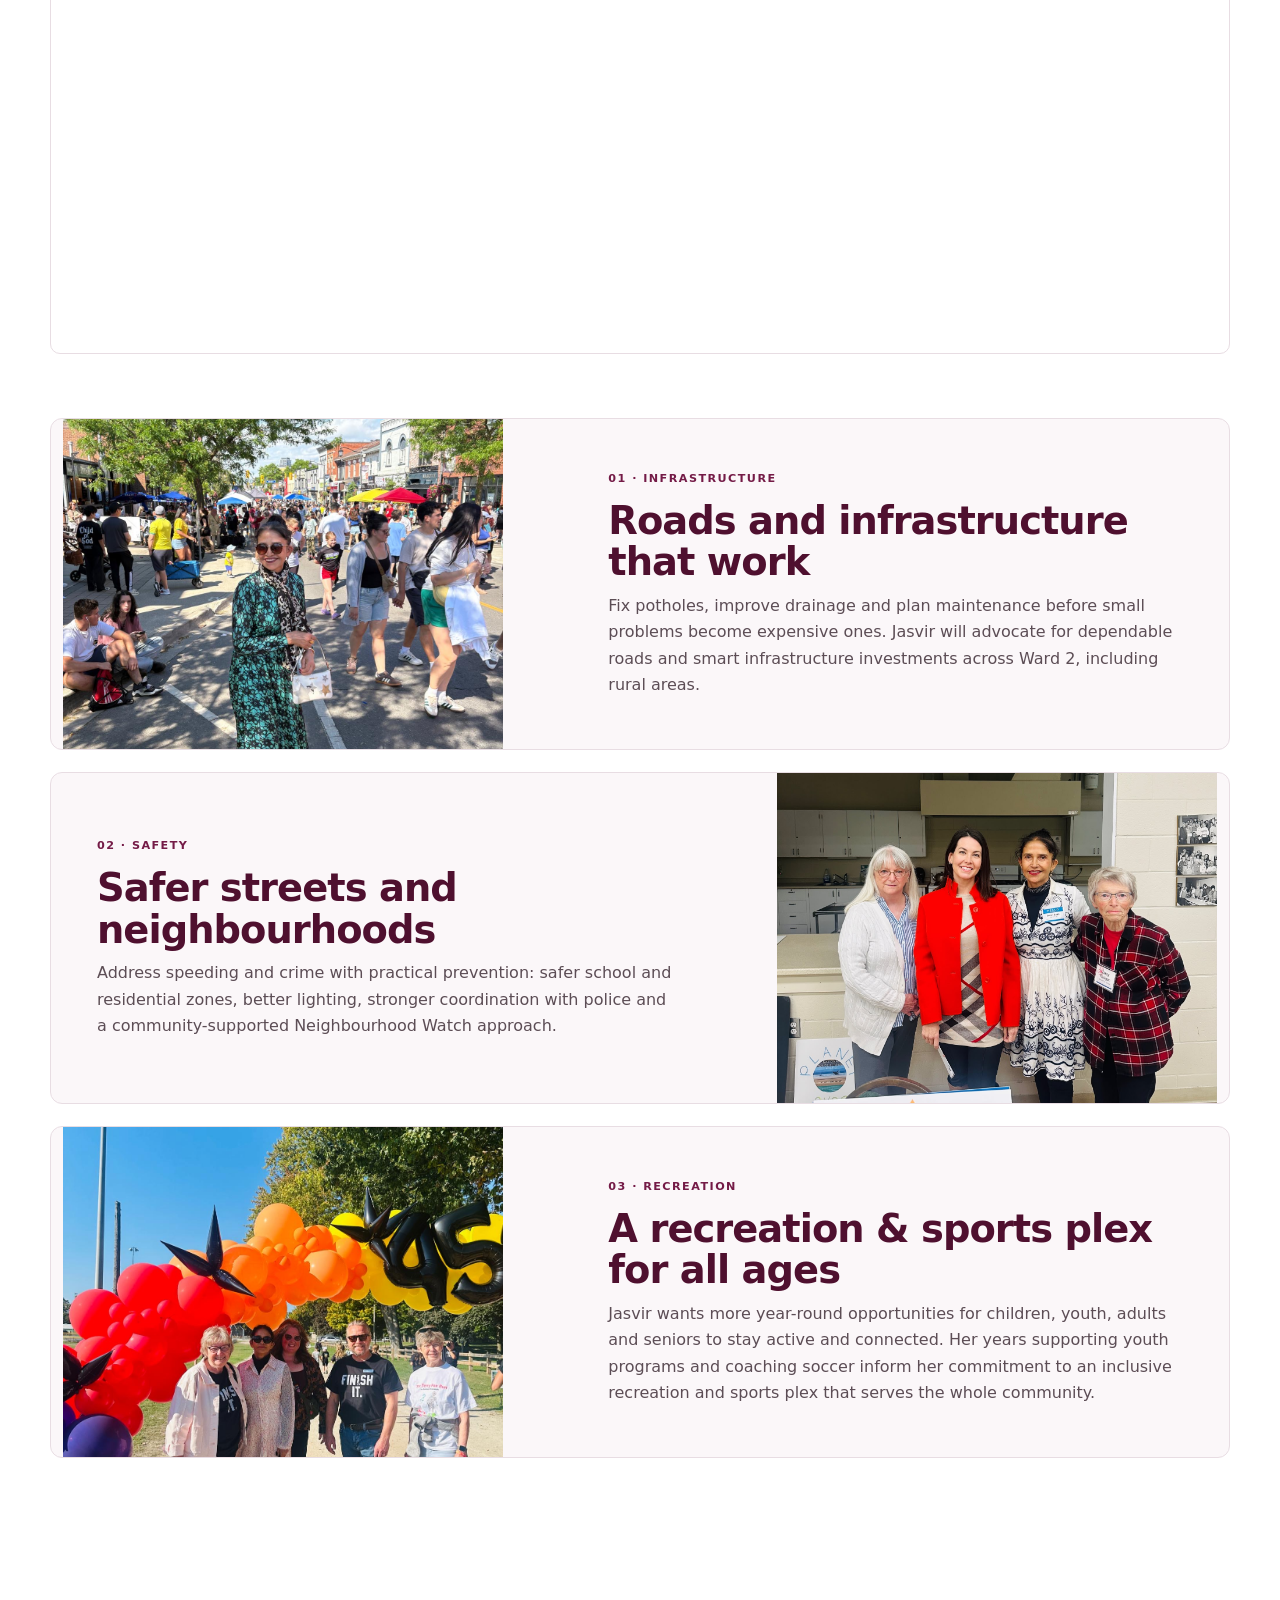
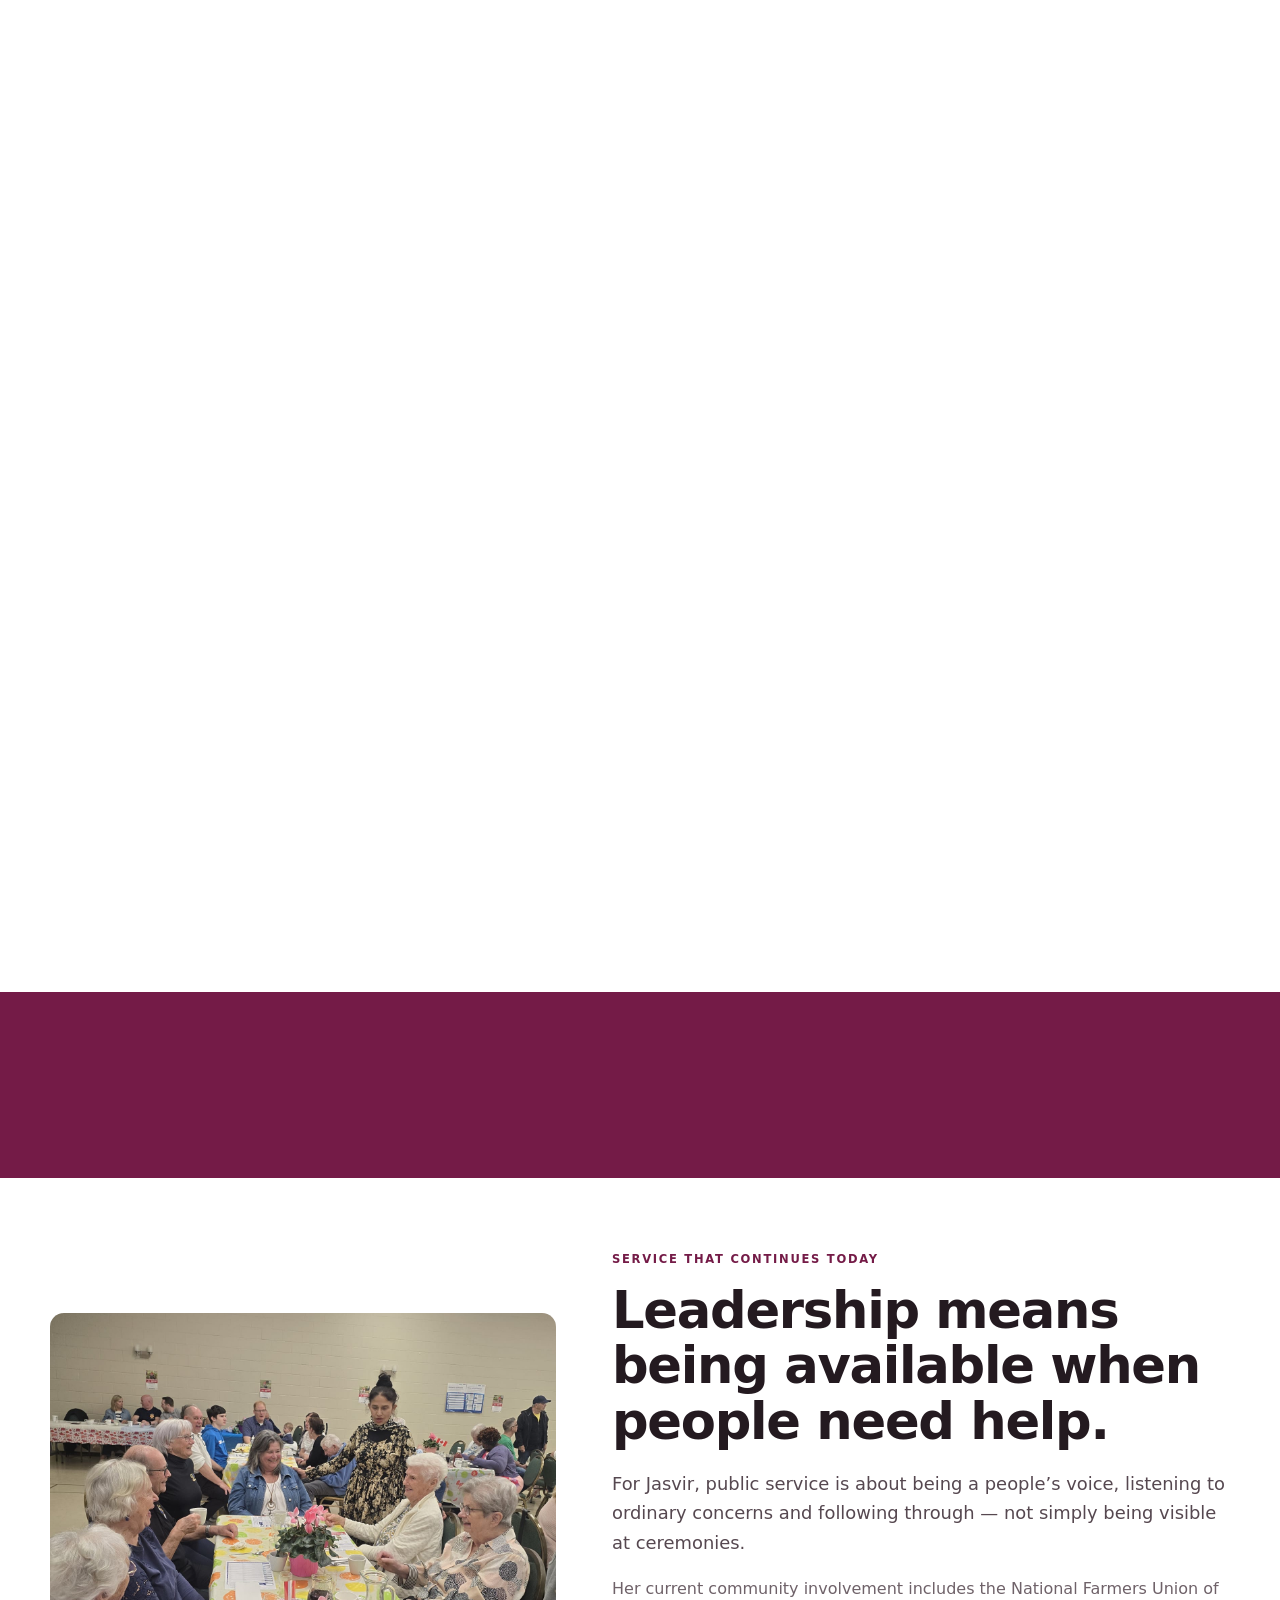
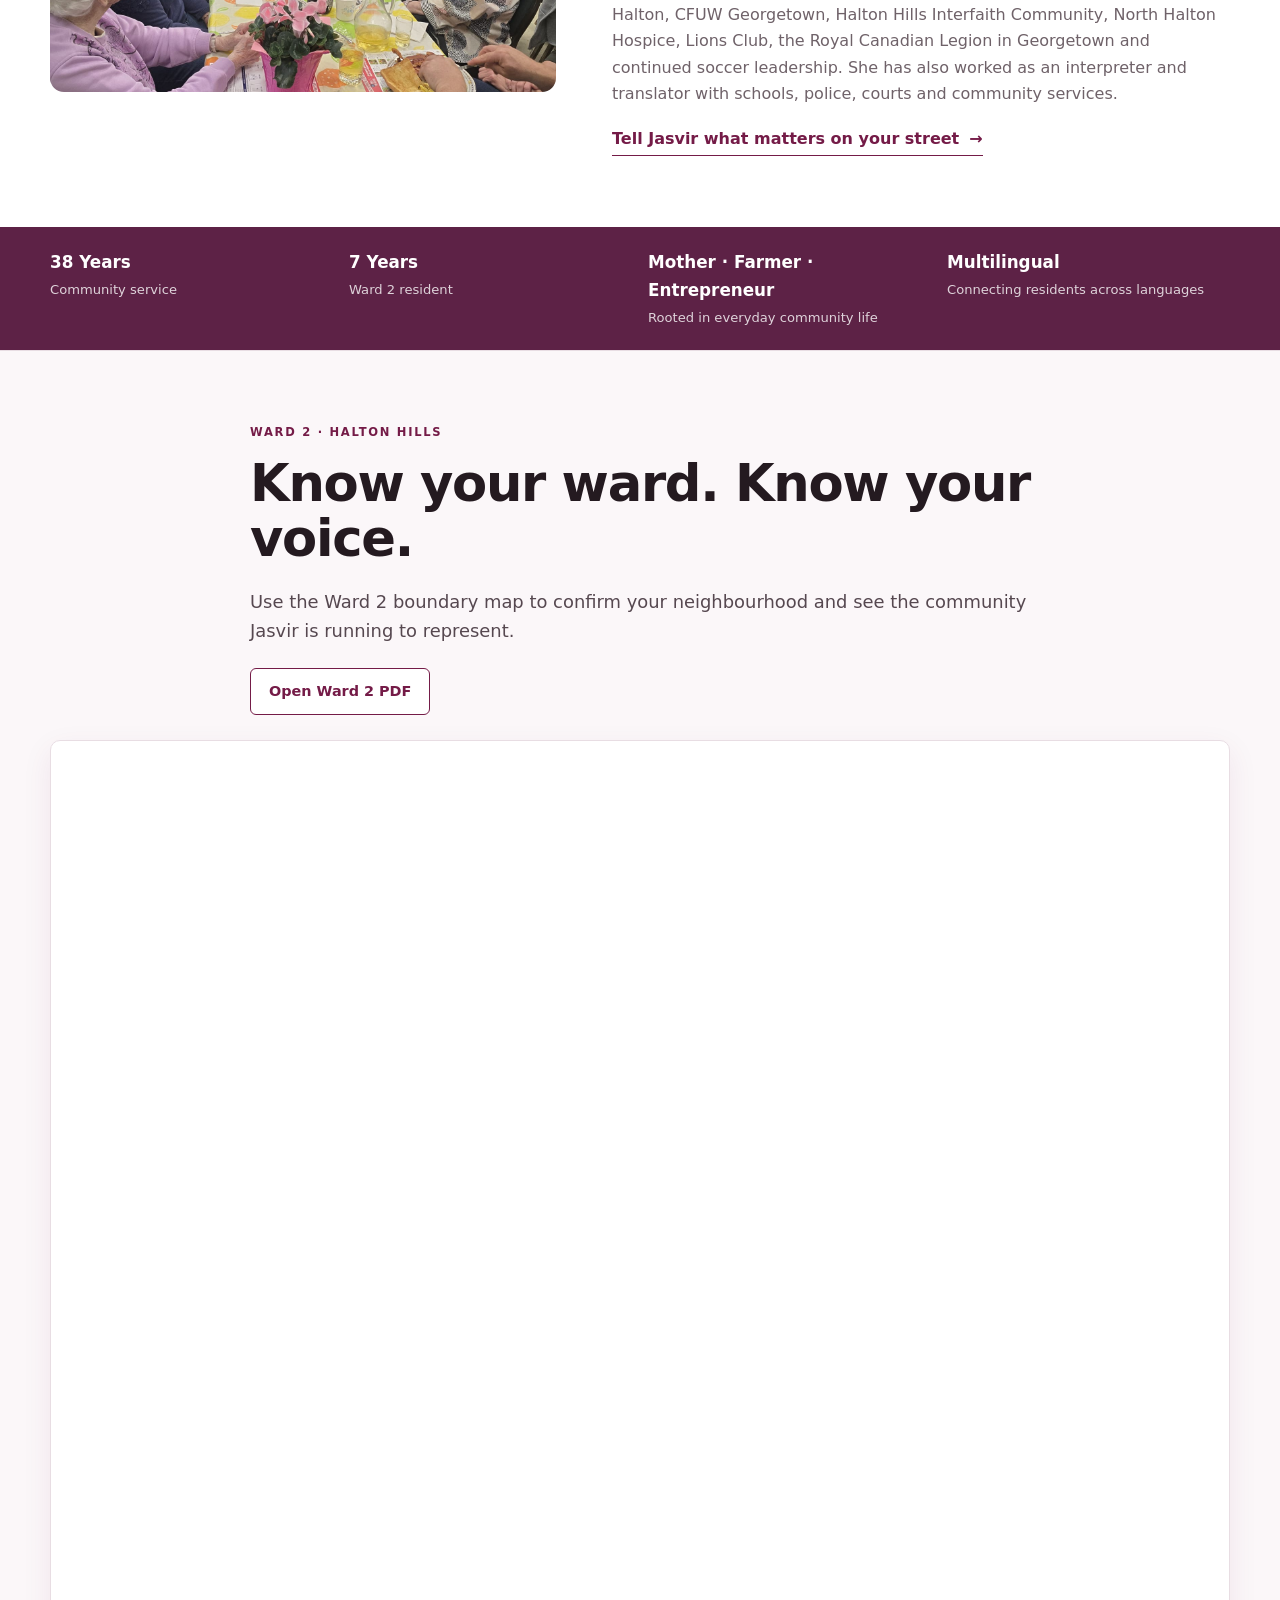
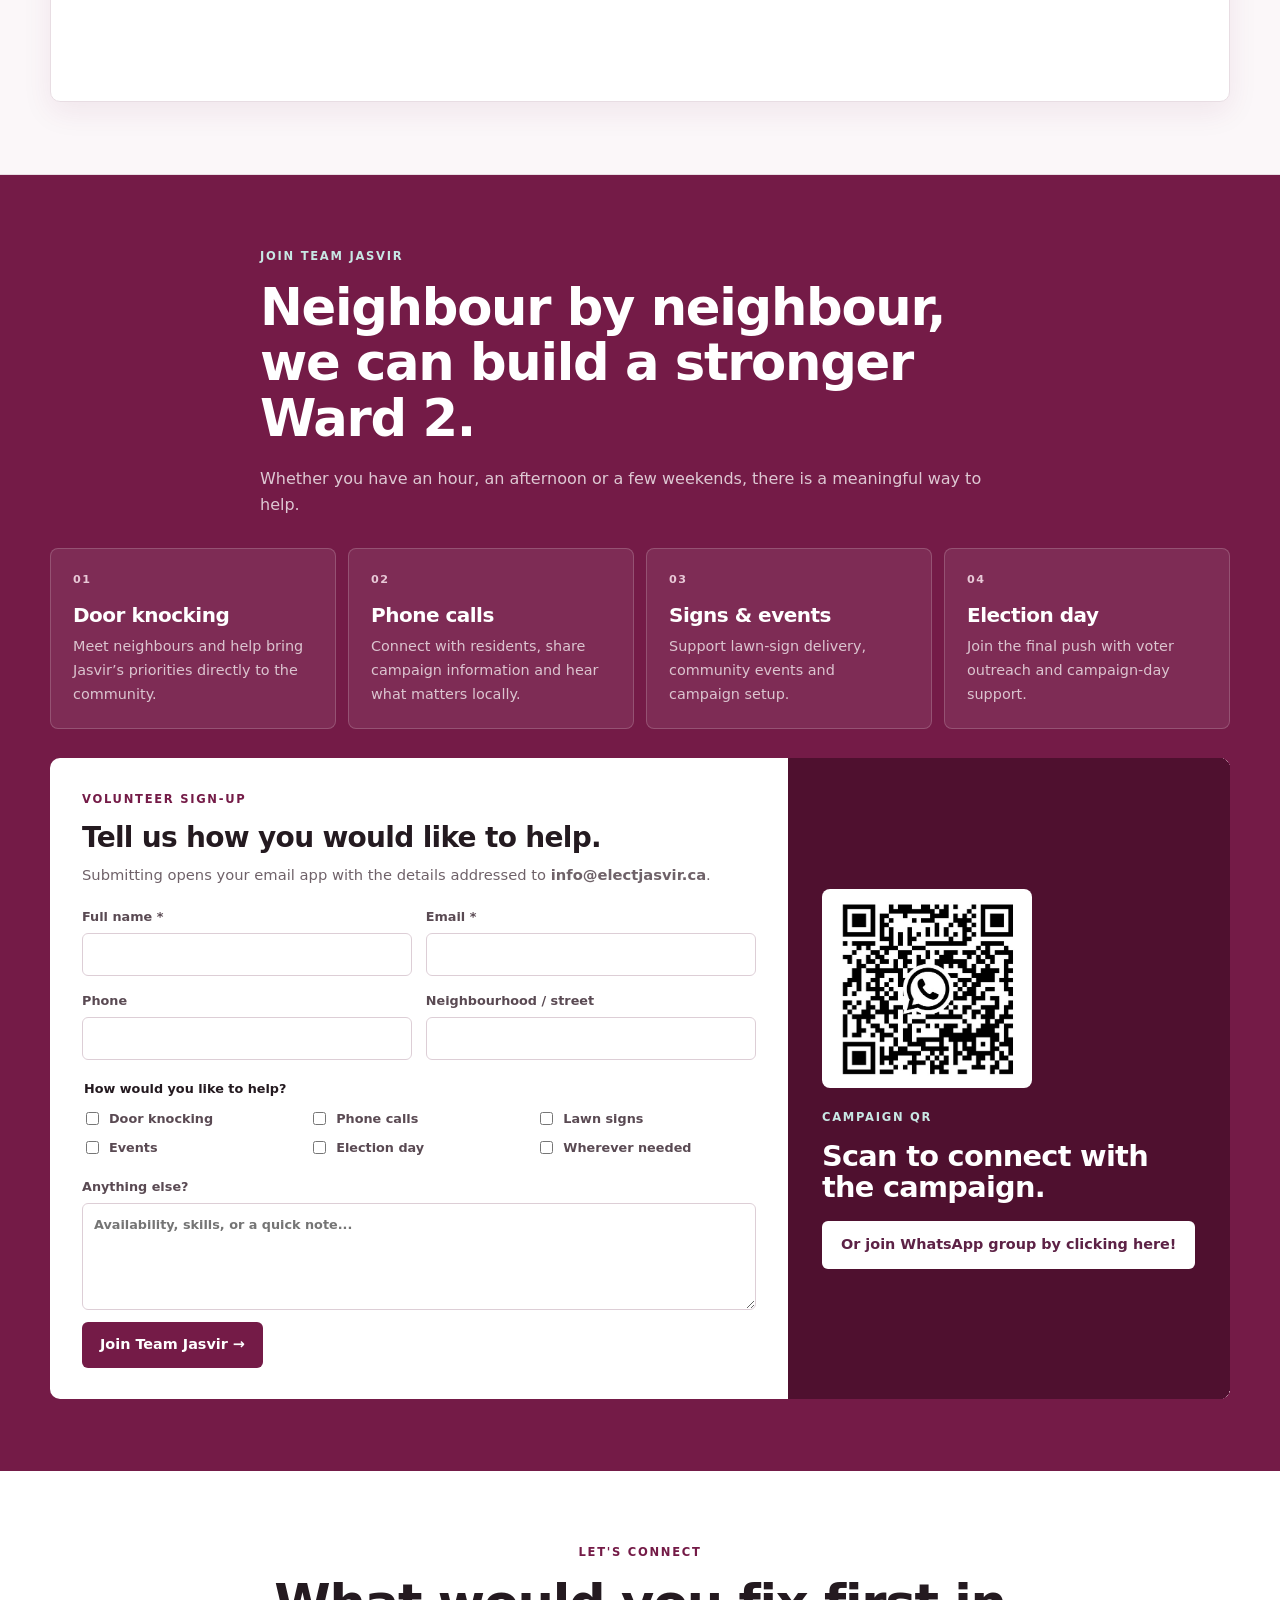
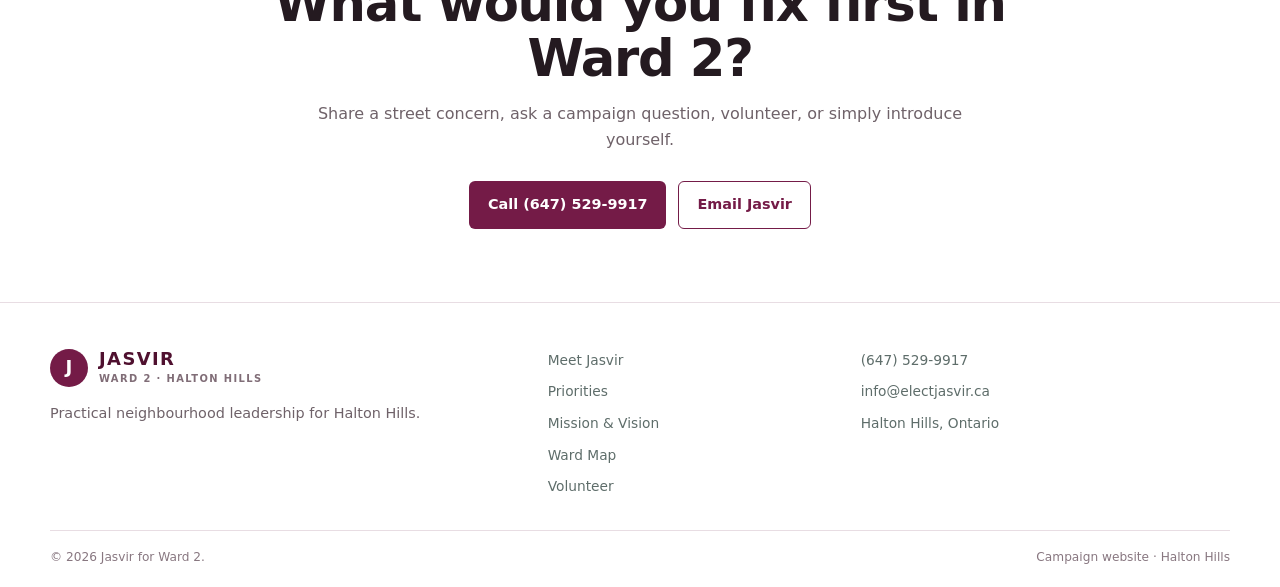
==== commit 9de467be: "Add files via upload" ====
--- a/index.html
+++ b/index.html
@@ -150,7 +150,7 @@
     <section class="section priorities" id="priorities">
       <div class="container priorities-heading">
         <p class="section-label">OUR COMMUNITY PRIORITIES</p>
-        <h2>Six priorities. One commitment to serve.</h2>
+        <h2>Leadership means being there when people need me the most</h2>
         <p>Focused on what residents notice on the drive to work, the walk to school, the trip to the park and the
           property tax bill.</p>
       </div>
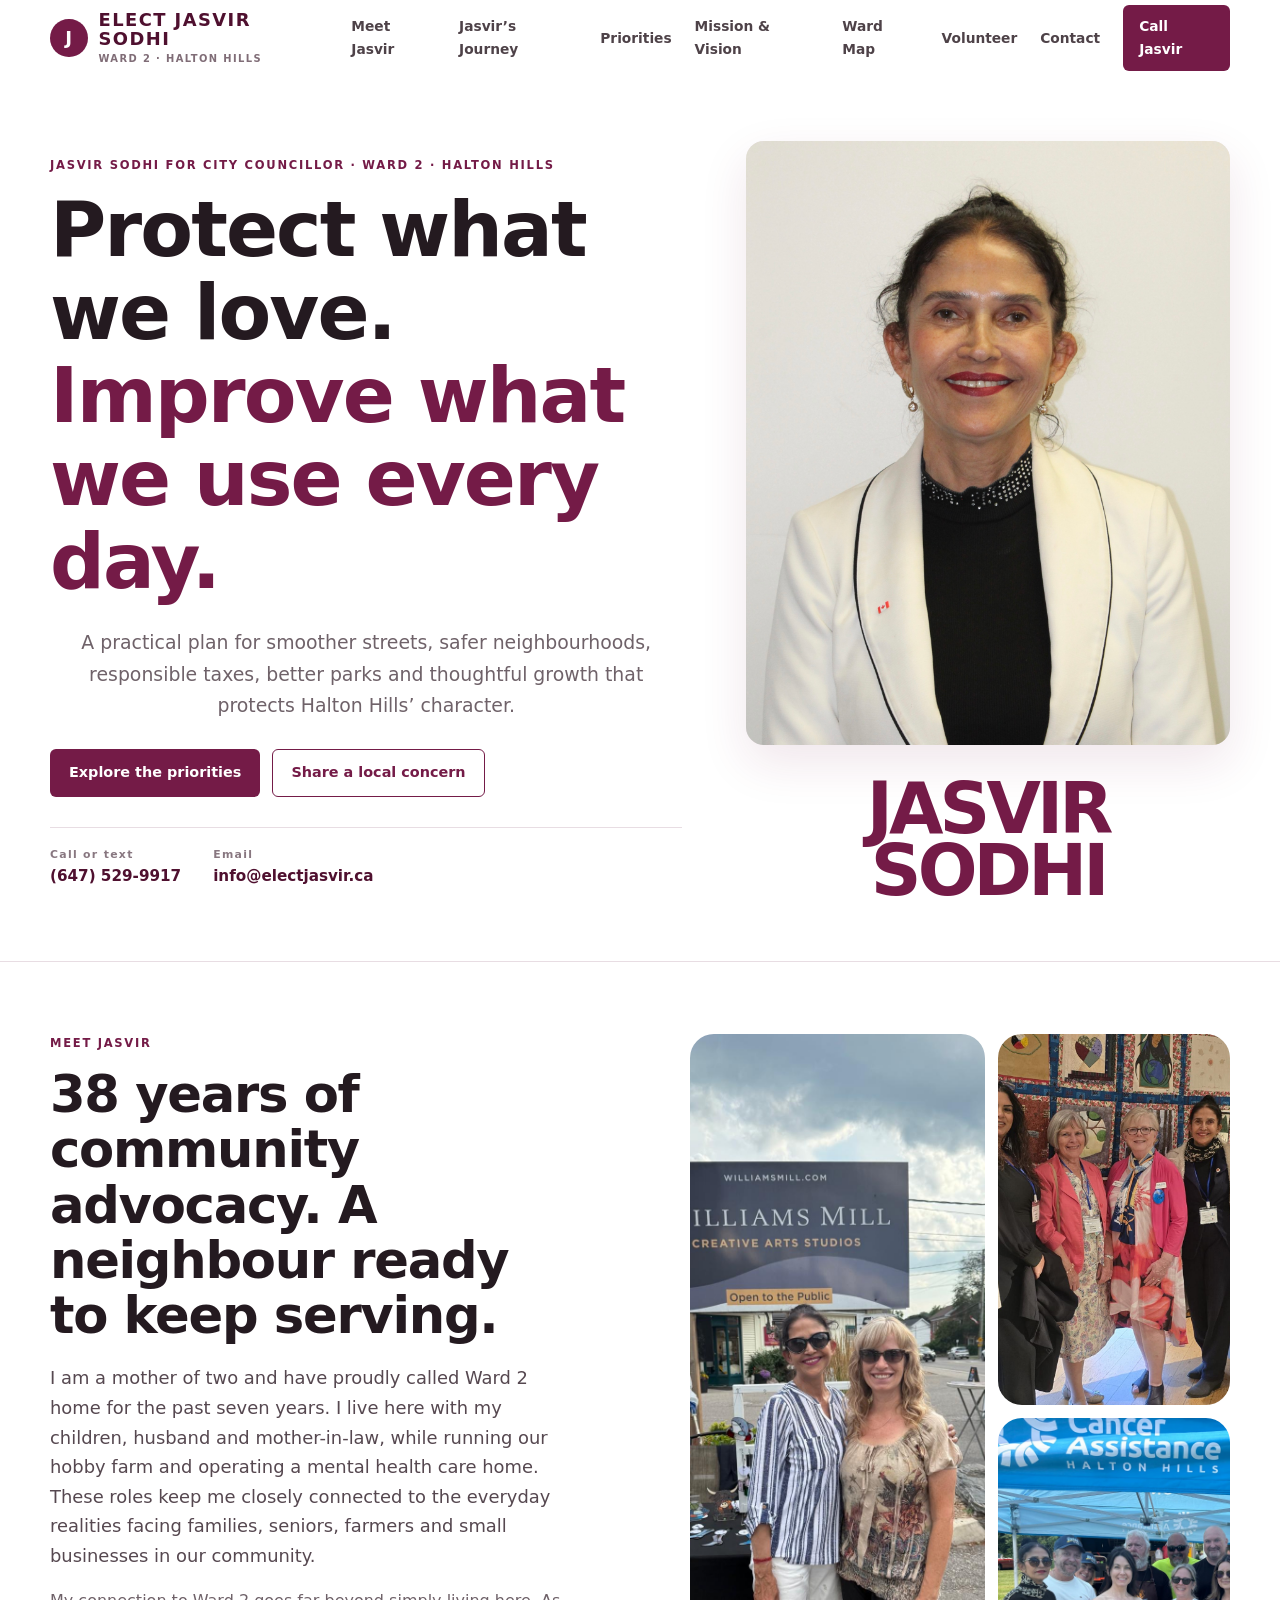
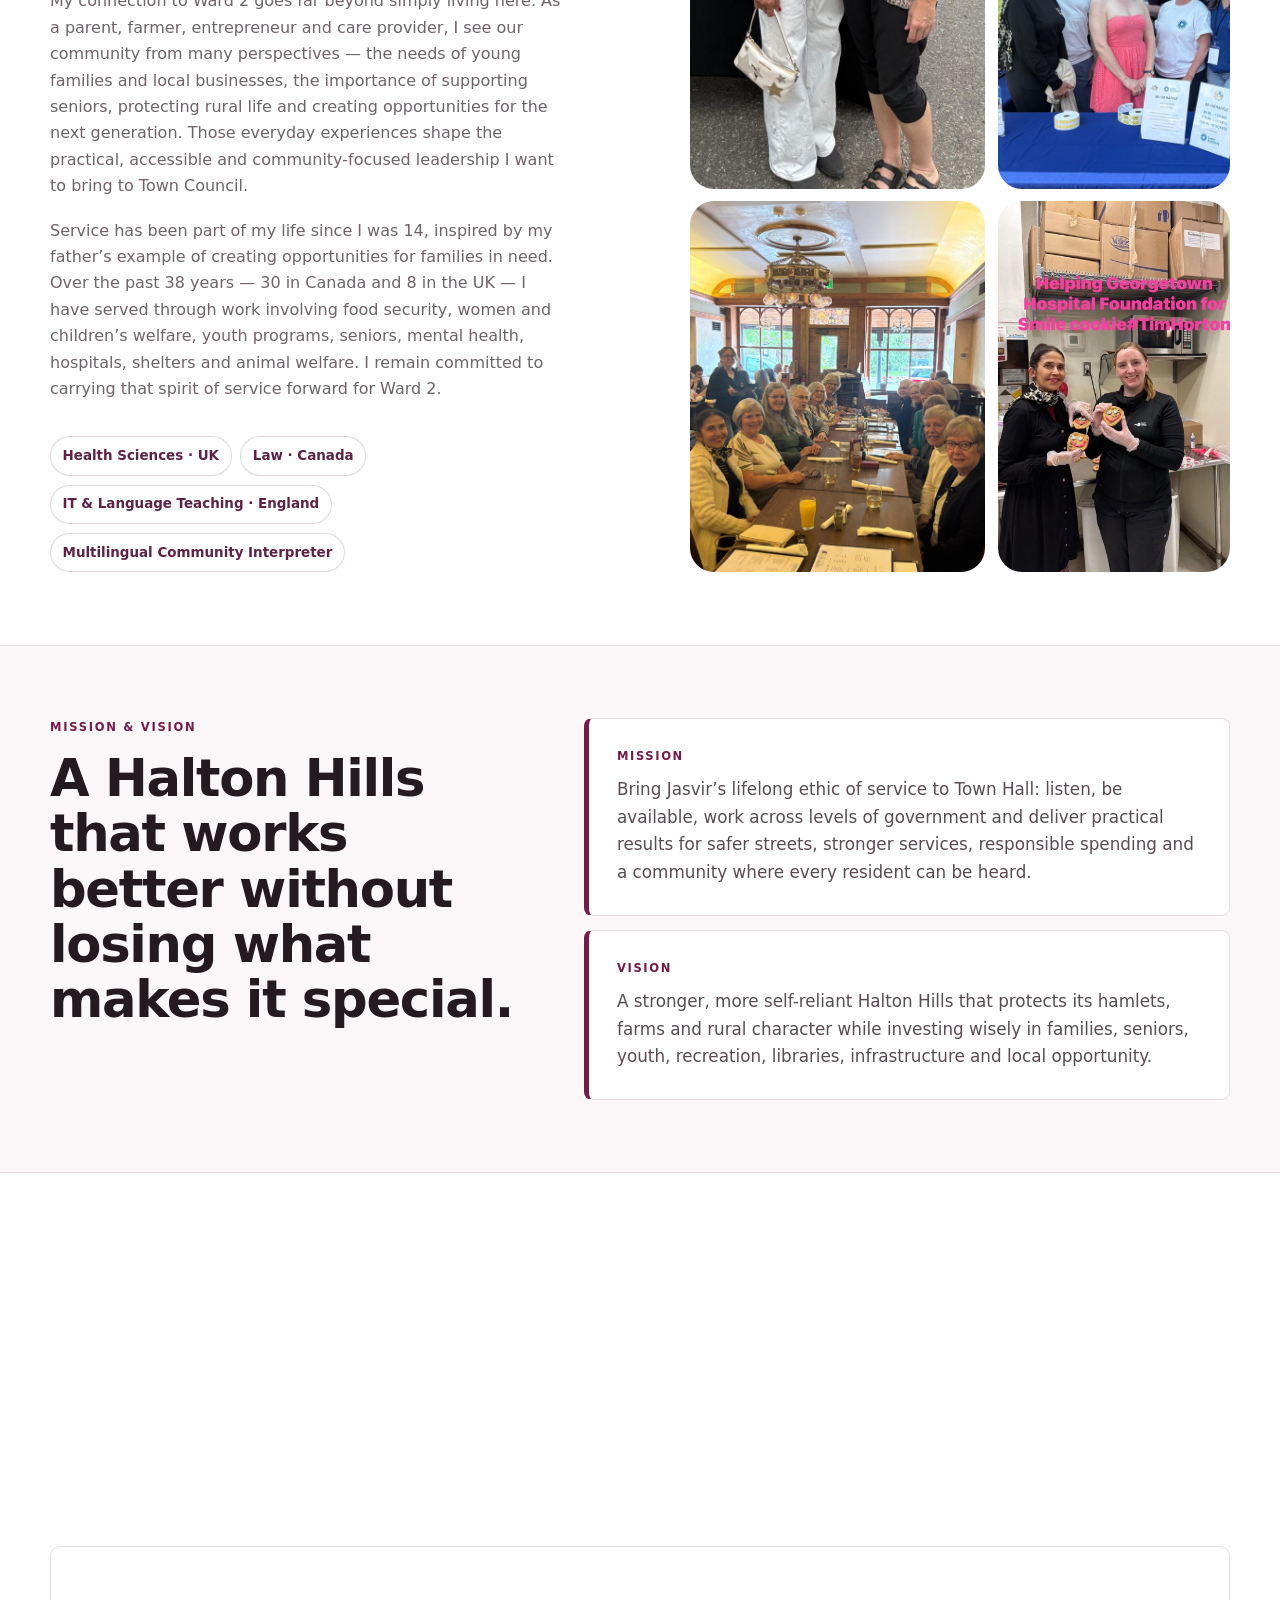
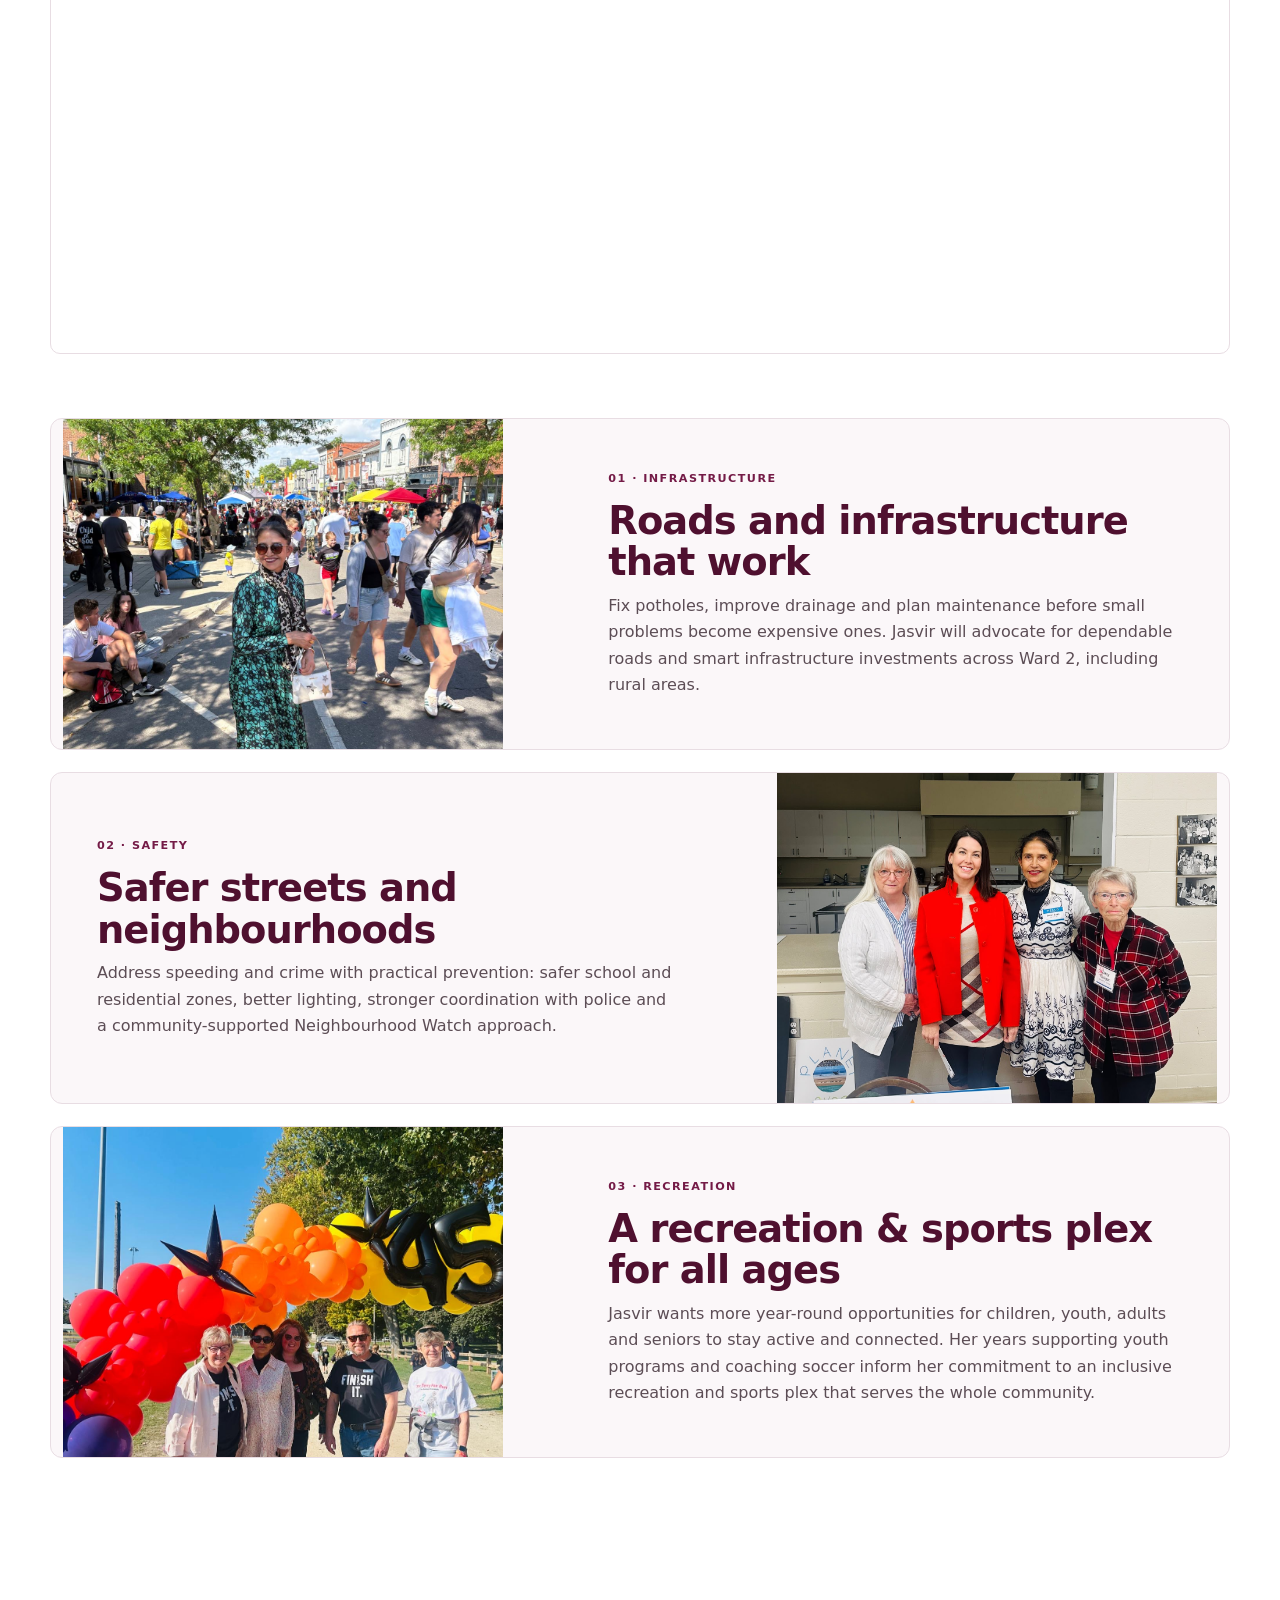
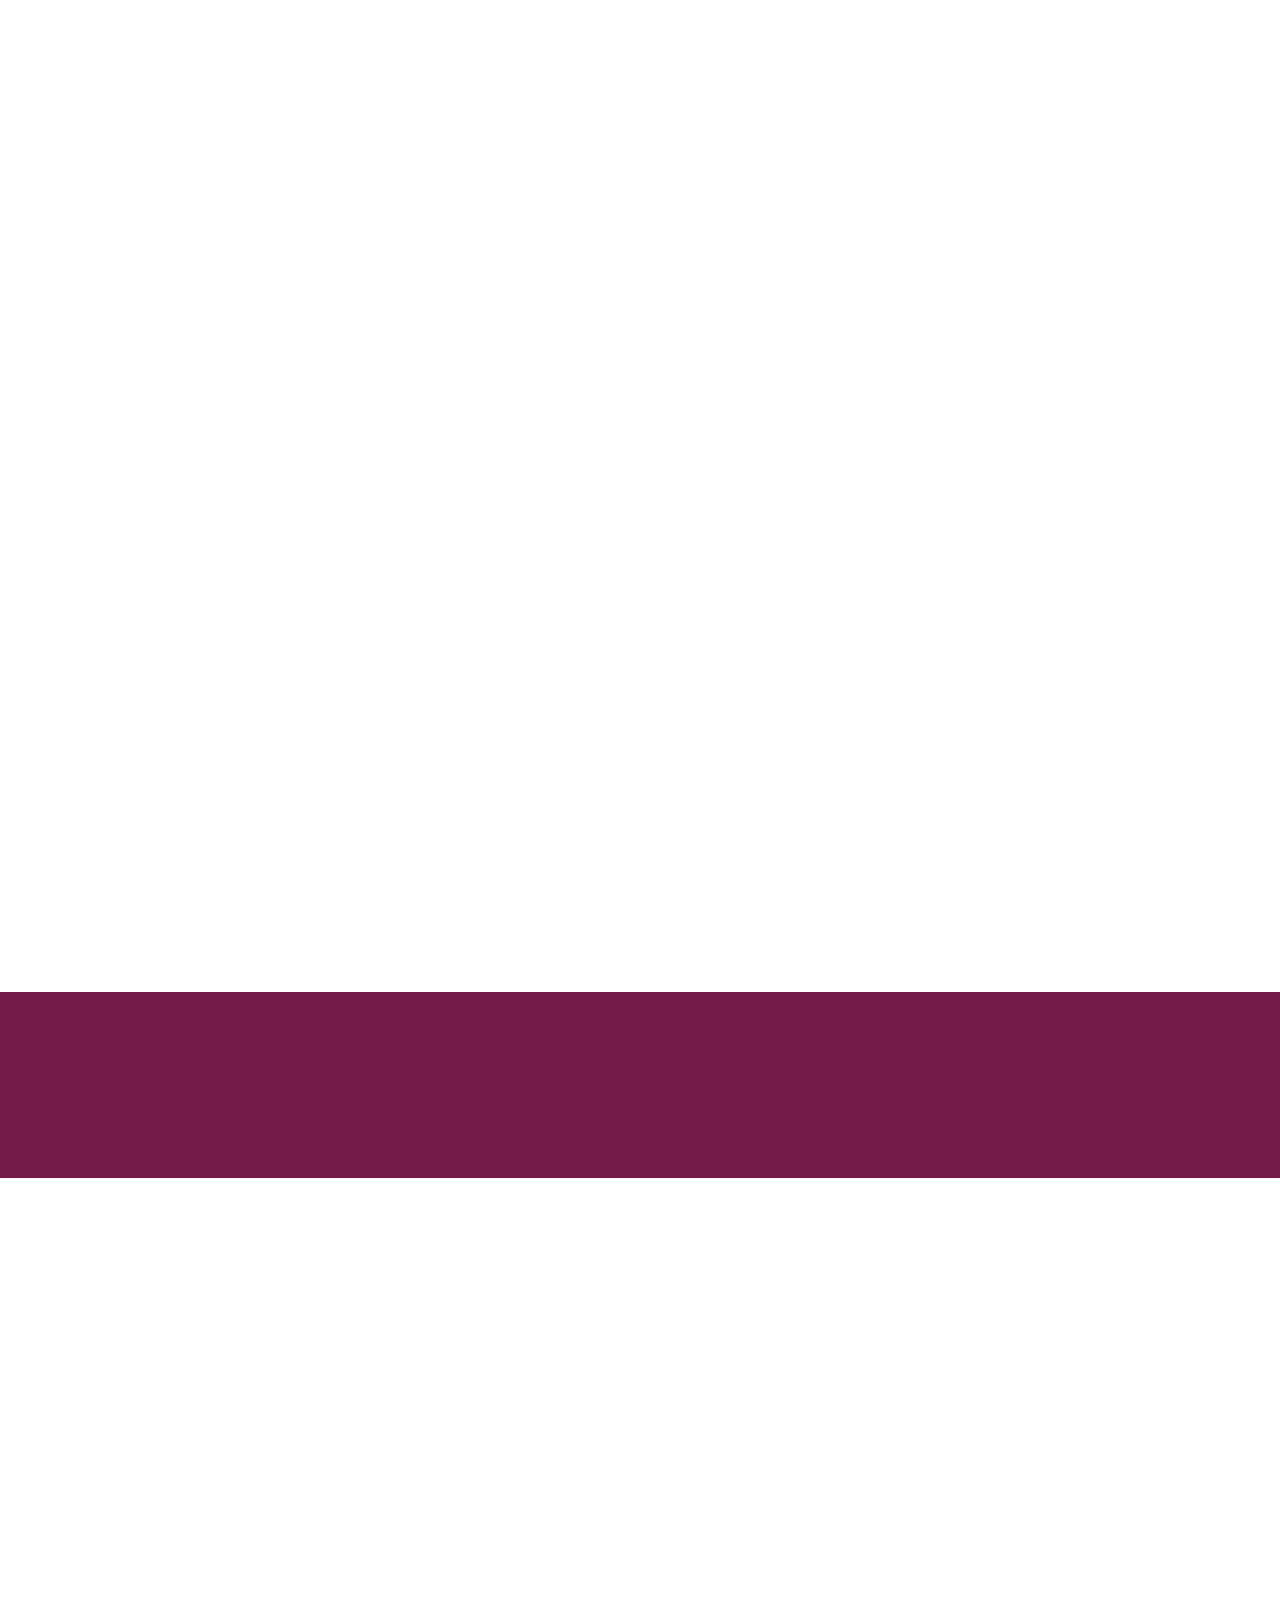
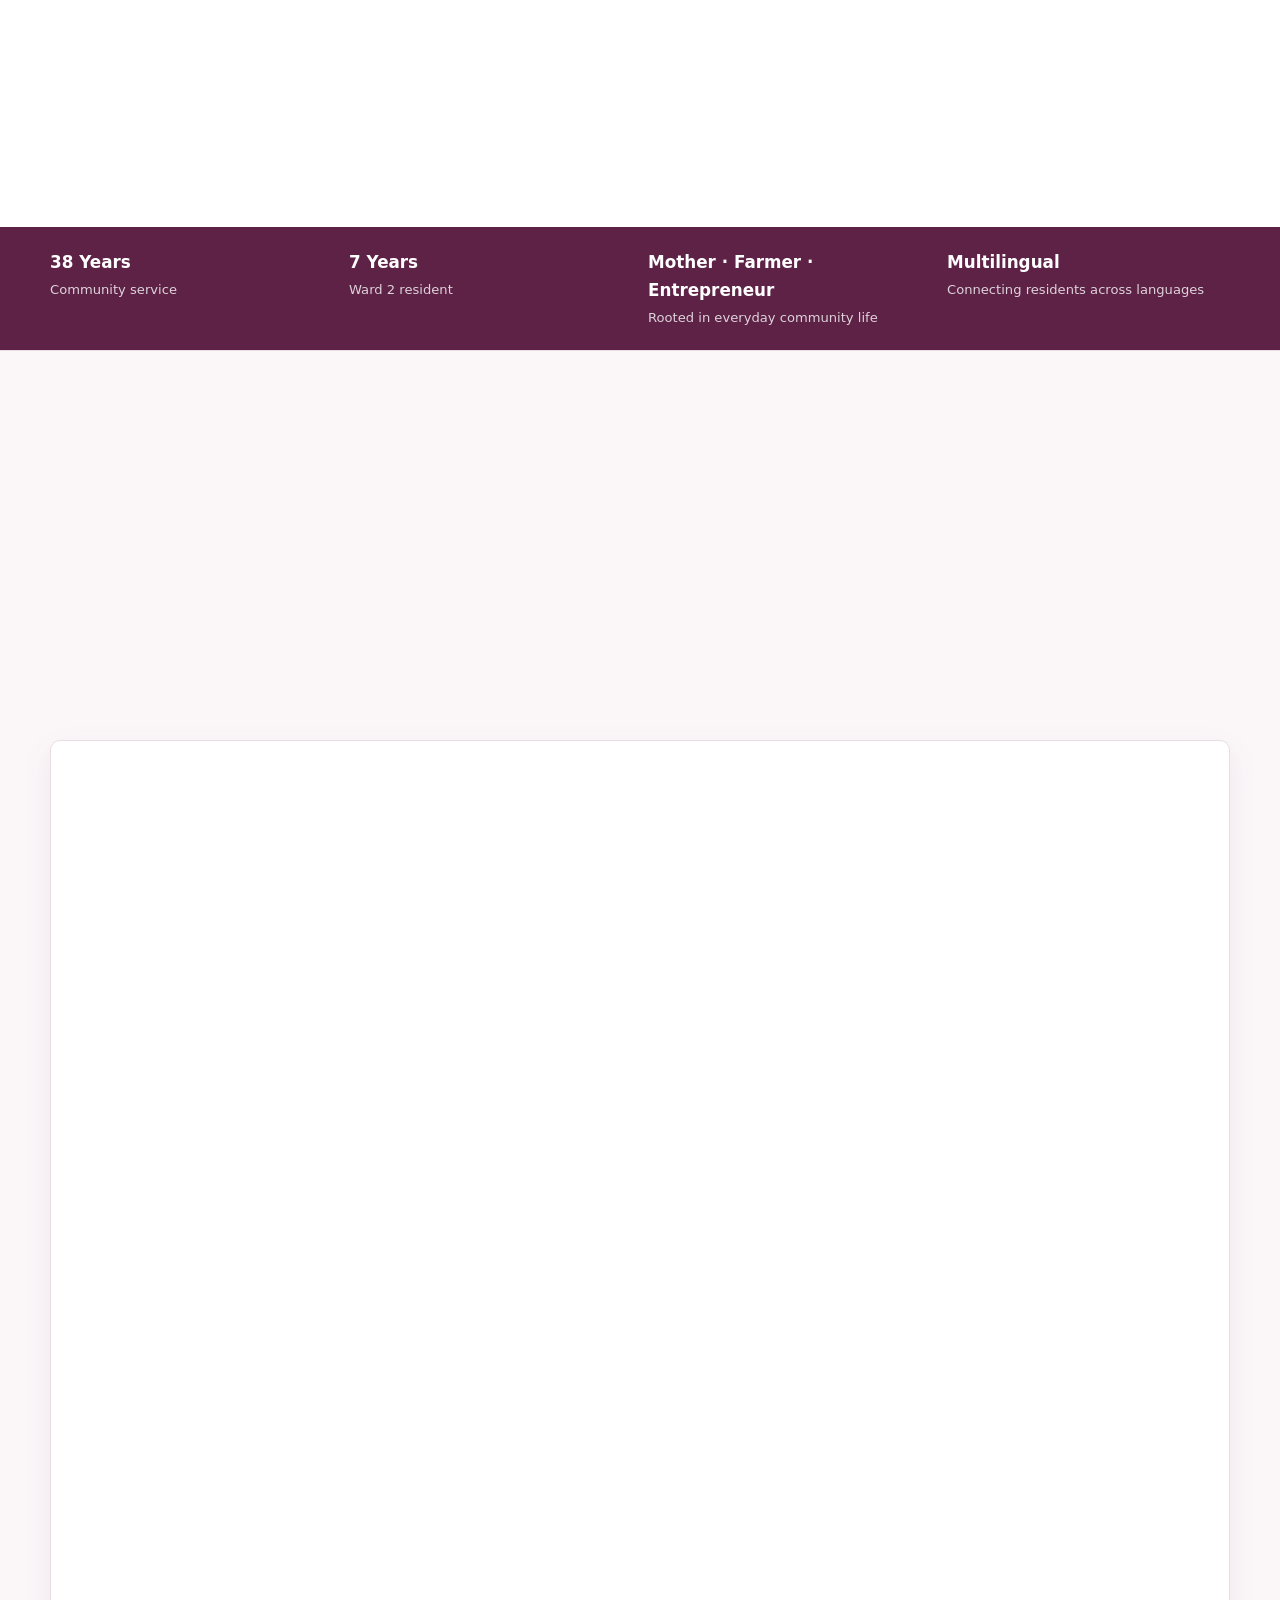
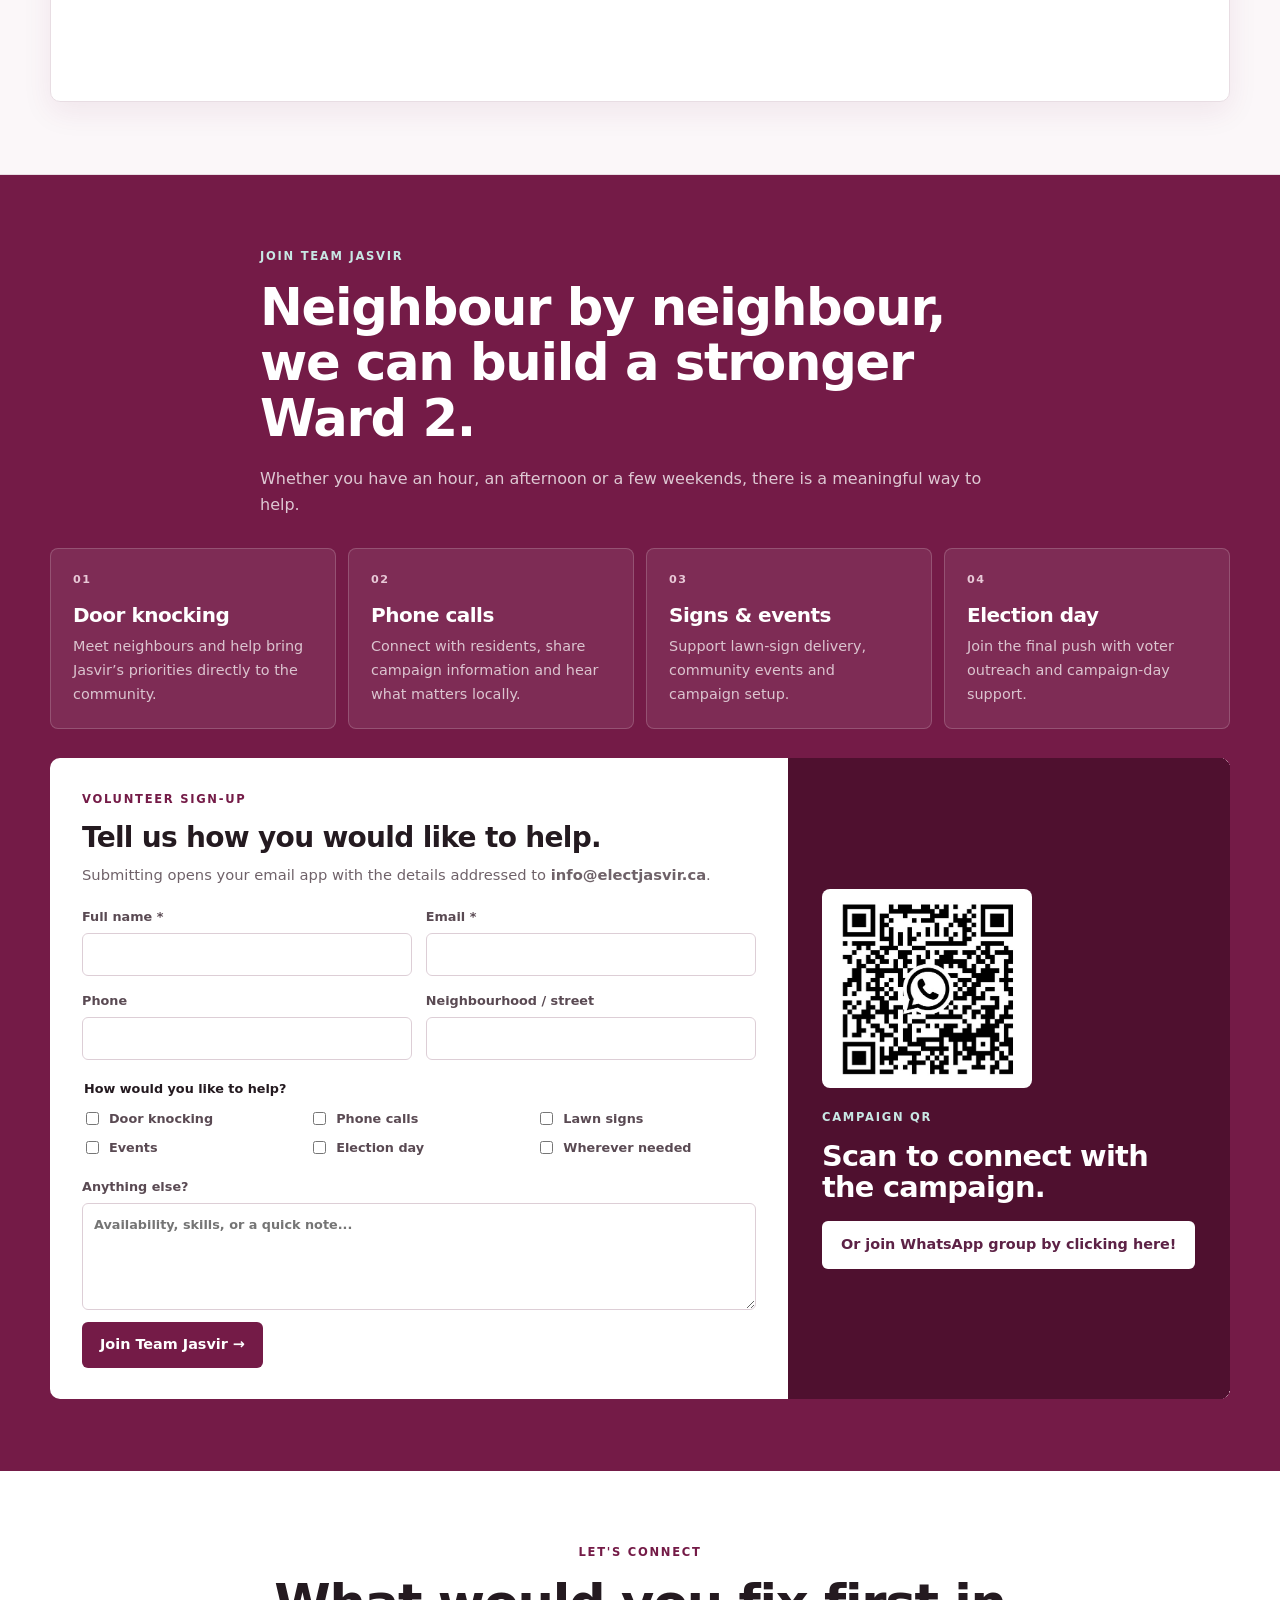
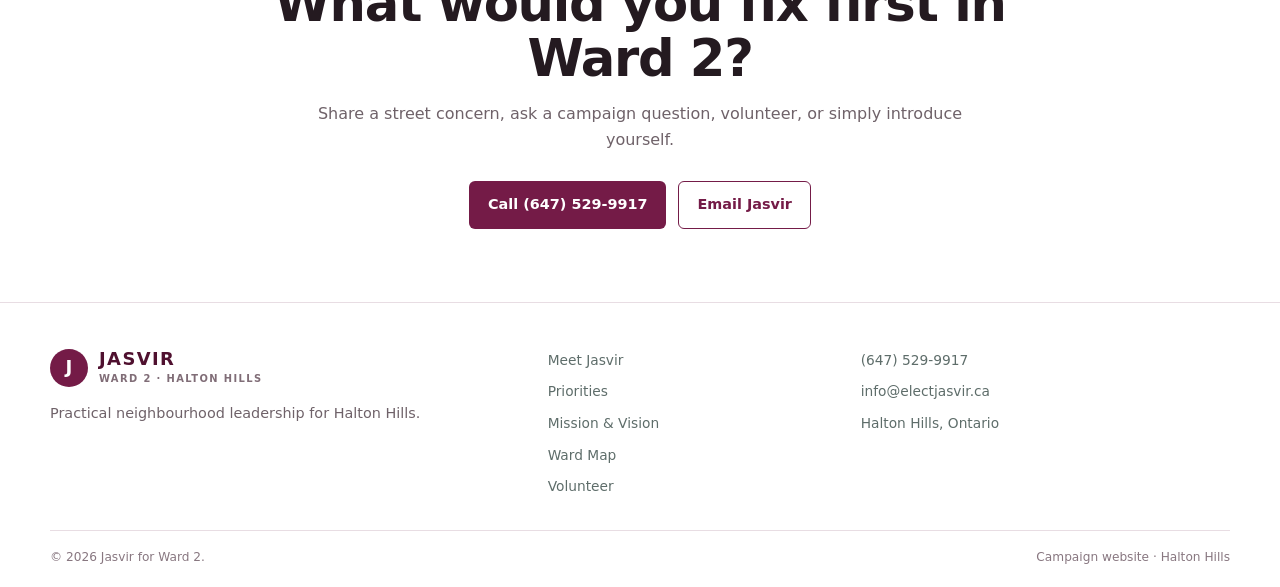
==== commit a949dc47: "Clarify mental health care home operation in bio Updated the description of Jasvir's community invol" ====
--- a/index.html
+++ b/index.html
@@ -107,7 +107,7 @@
         <div class="meet-copy">
           <p class="section-label">MEET JASVIR</p>
           <h2>38 years of community advocacy. A neighbour ready to keep serving.</h2>
-          <p class="lead">I am a mother of two and have proudly called Ward 2 home for the past seven years. I live here with my children, husband and mother-in-law, while running our hobby farm and operating a local mental health care home. These roles keep me closely connected to the everyday realities facing families, seniors, farmers and small businesses in our community.</p>
+          <p class="lead">I am a mother of two and have proudly called Ward 2 home for the past seven years. I live here with my children, husband and mother-in-law, while running our hobby farm and operating a mental health care home. These roles keep me closely connected to the everyday realities facing families, seniors, farmers and small businesses in our community.</p>
           <p>My connection to Ward 2 goes far beyond simply living here. As a parent, farmer, entrepreneur and care provider, I see our community from many perspectives — the needs of young families and local businesses, the importance of supporting seniors, protecting rural life and creating opportunities for the next generation. Those everyday experiences shape the practical, accessible and community-focused leadership I want to bring to Town Council.</p>
           <p>Service has been part of my life since I was 14, inspired by my father’s example of creating opportunities for families in need. Over the past 38 years — 30 in Canada and 8 in the UK — I have served through work involving food security, women and children’s welfare, youth programs, seniors, mental health, hospitals, shelters and animal welfare. I remain committed to carrying that spirit of service forward for Ward 2.</p>
           <div class="bio-chips" aria-label="My background">
@@ -389,4 +389,4 @@
   <script src="assets/main.js"></script>
 </body>
 
-</html>+</html>
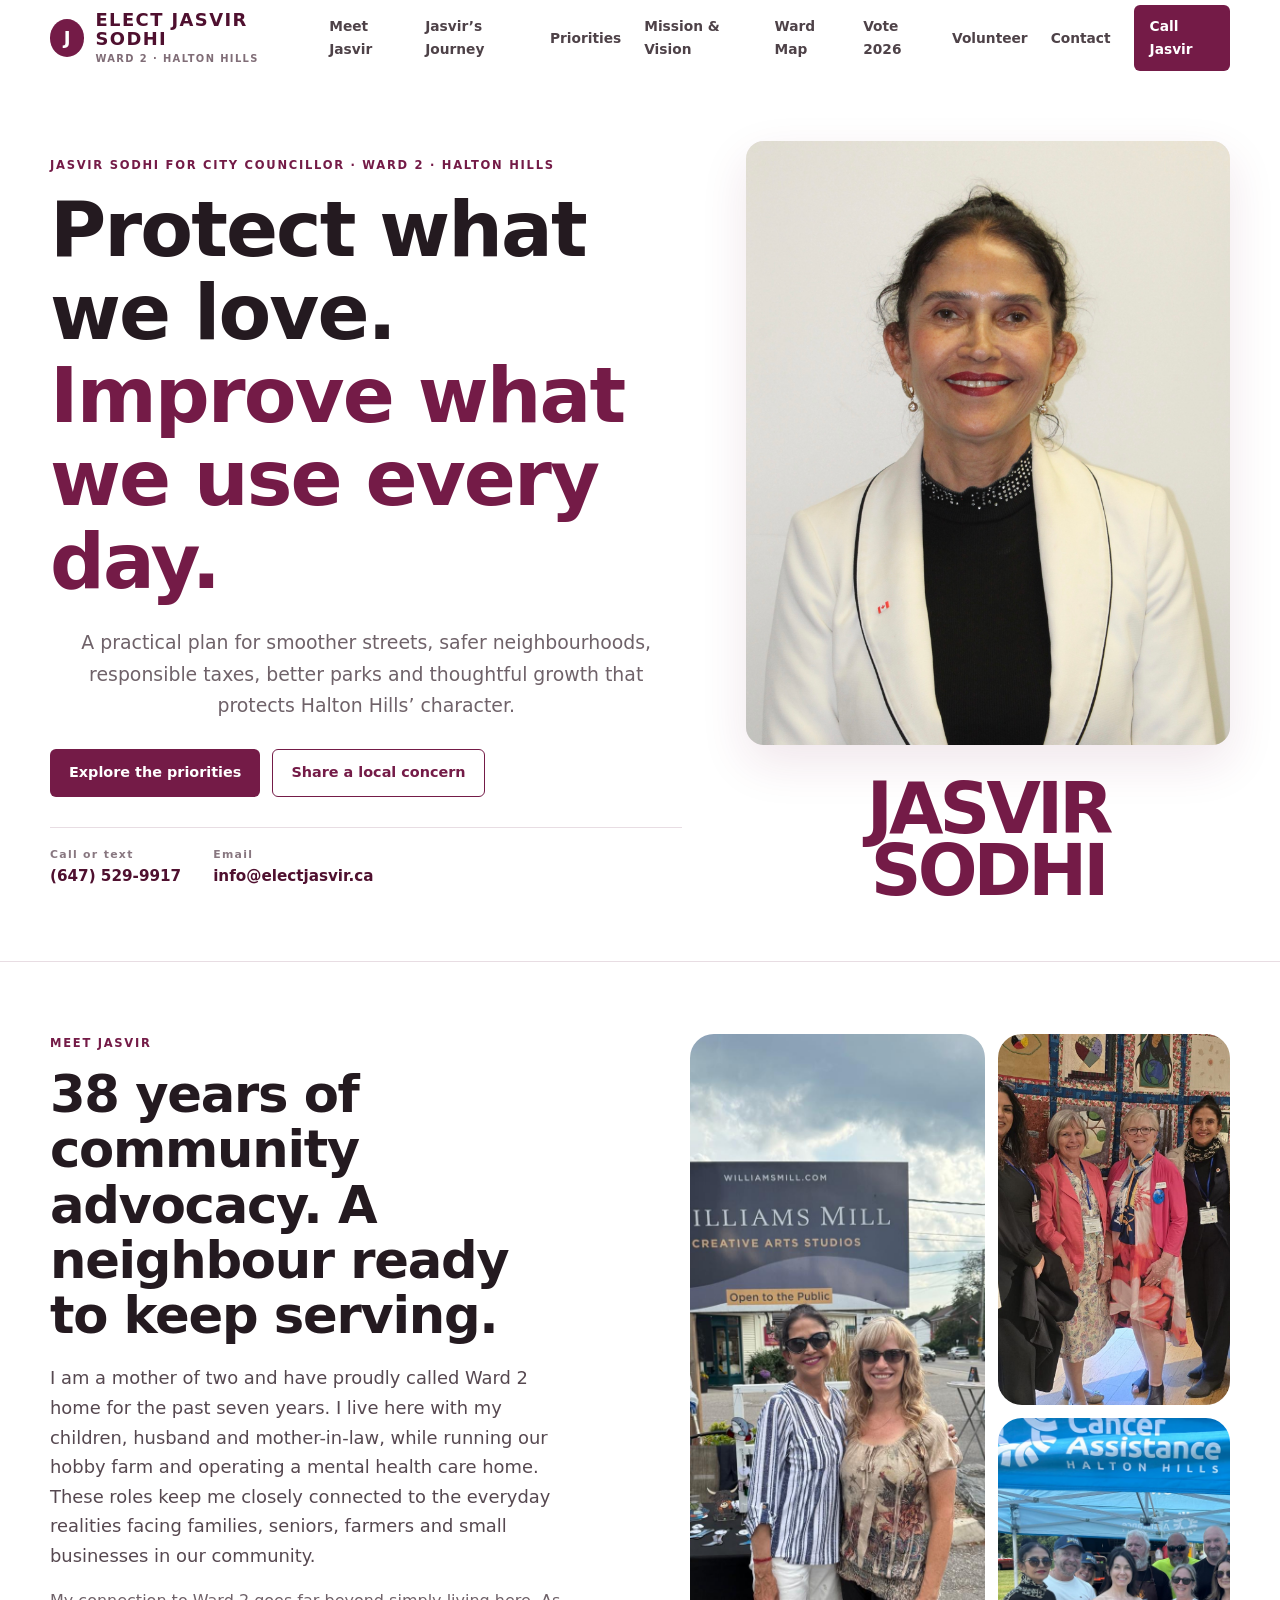
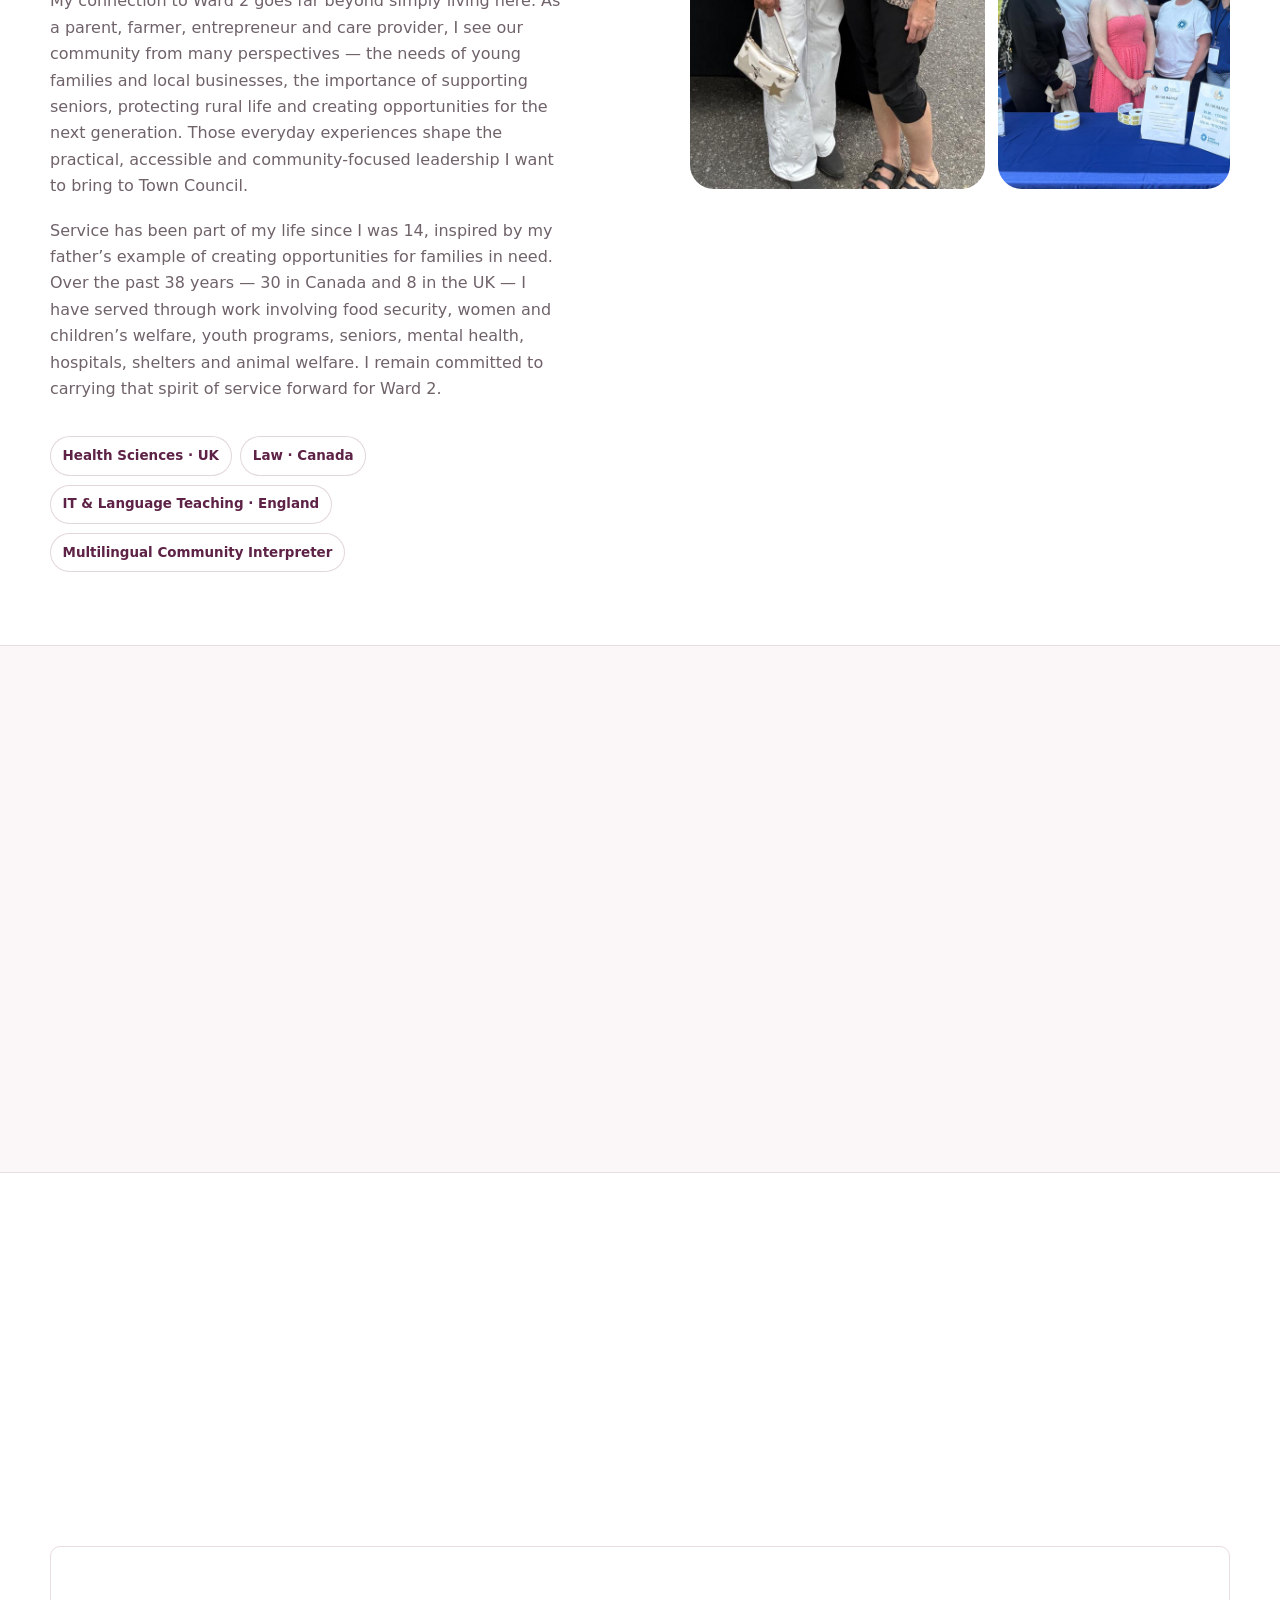
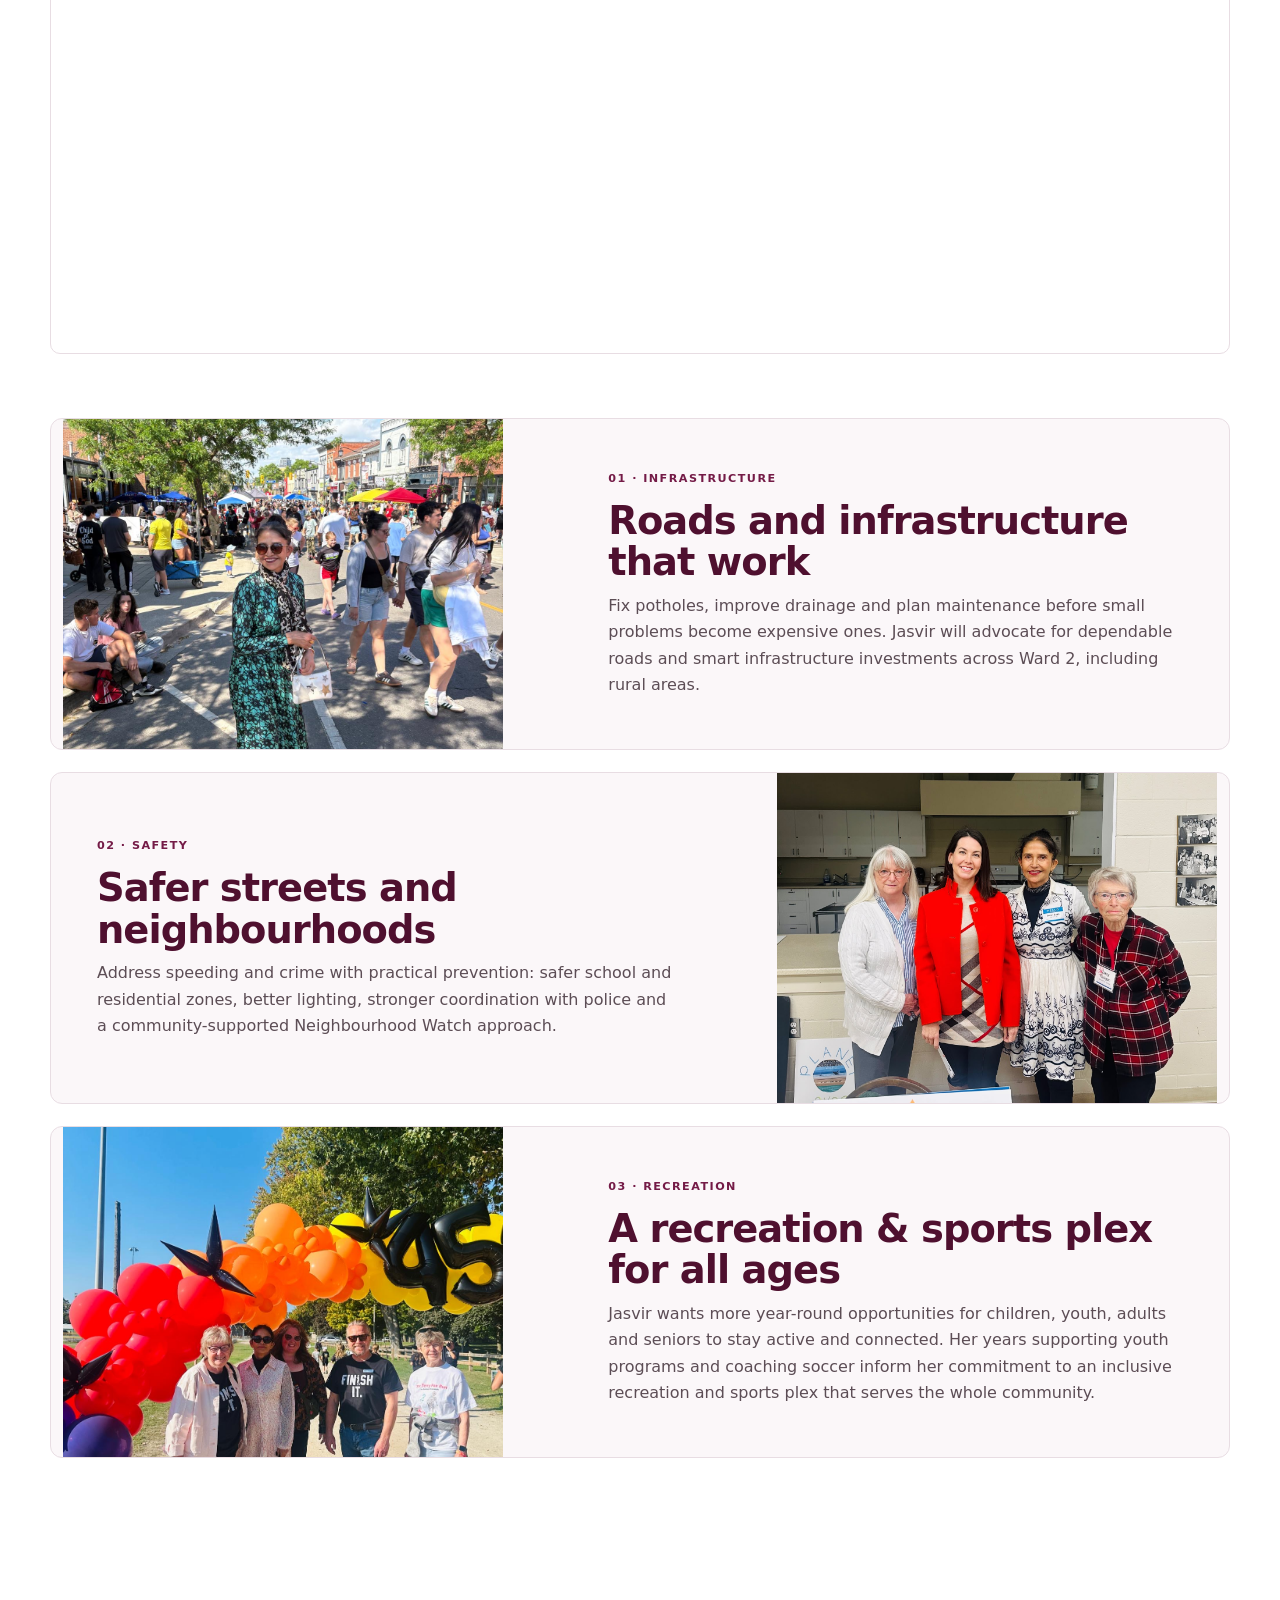
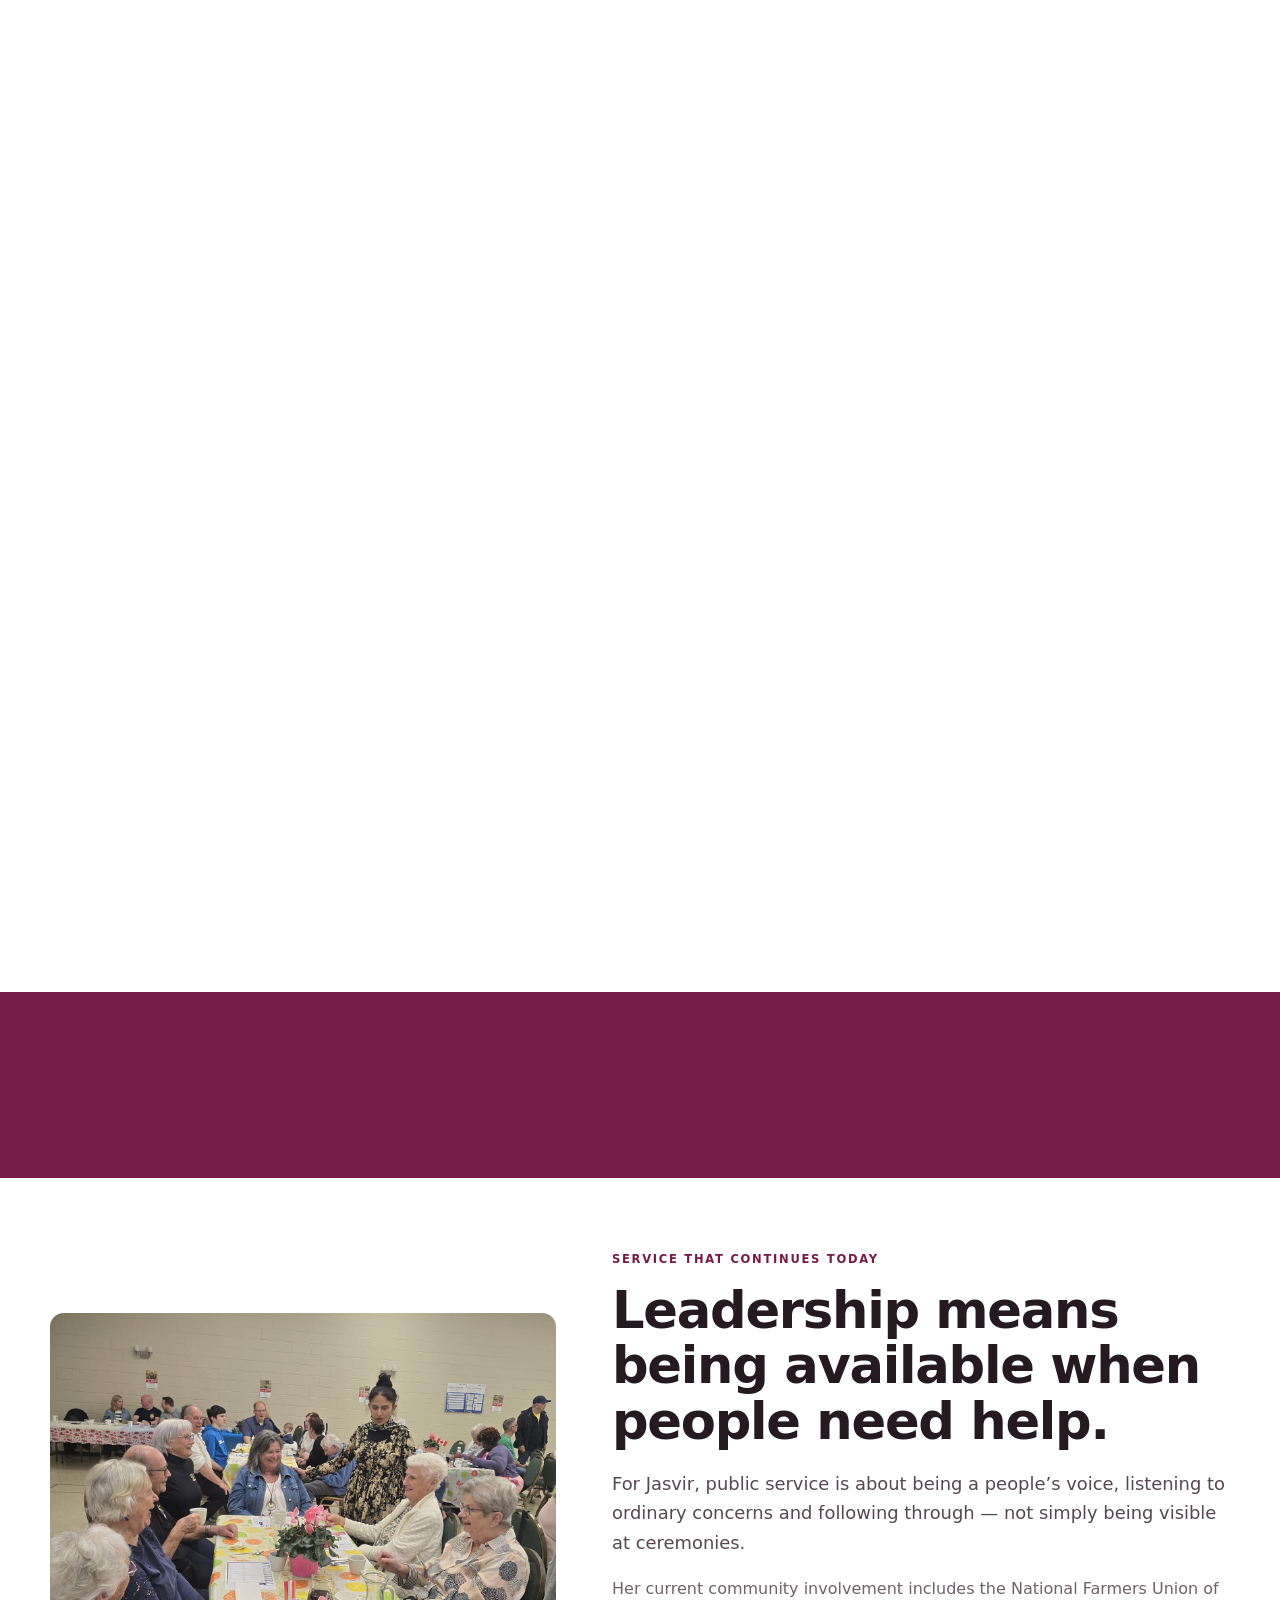
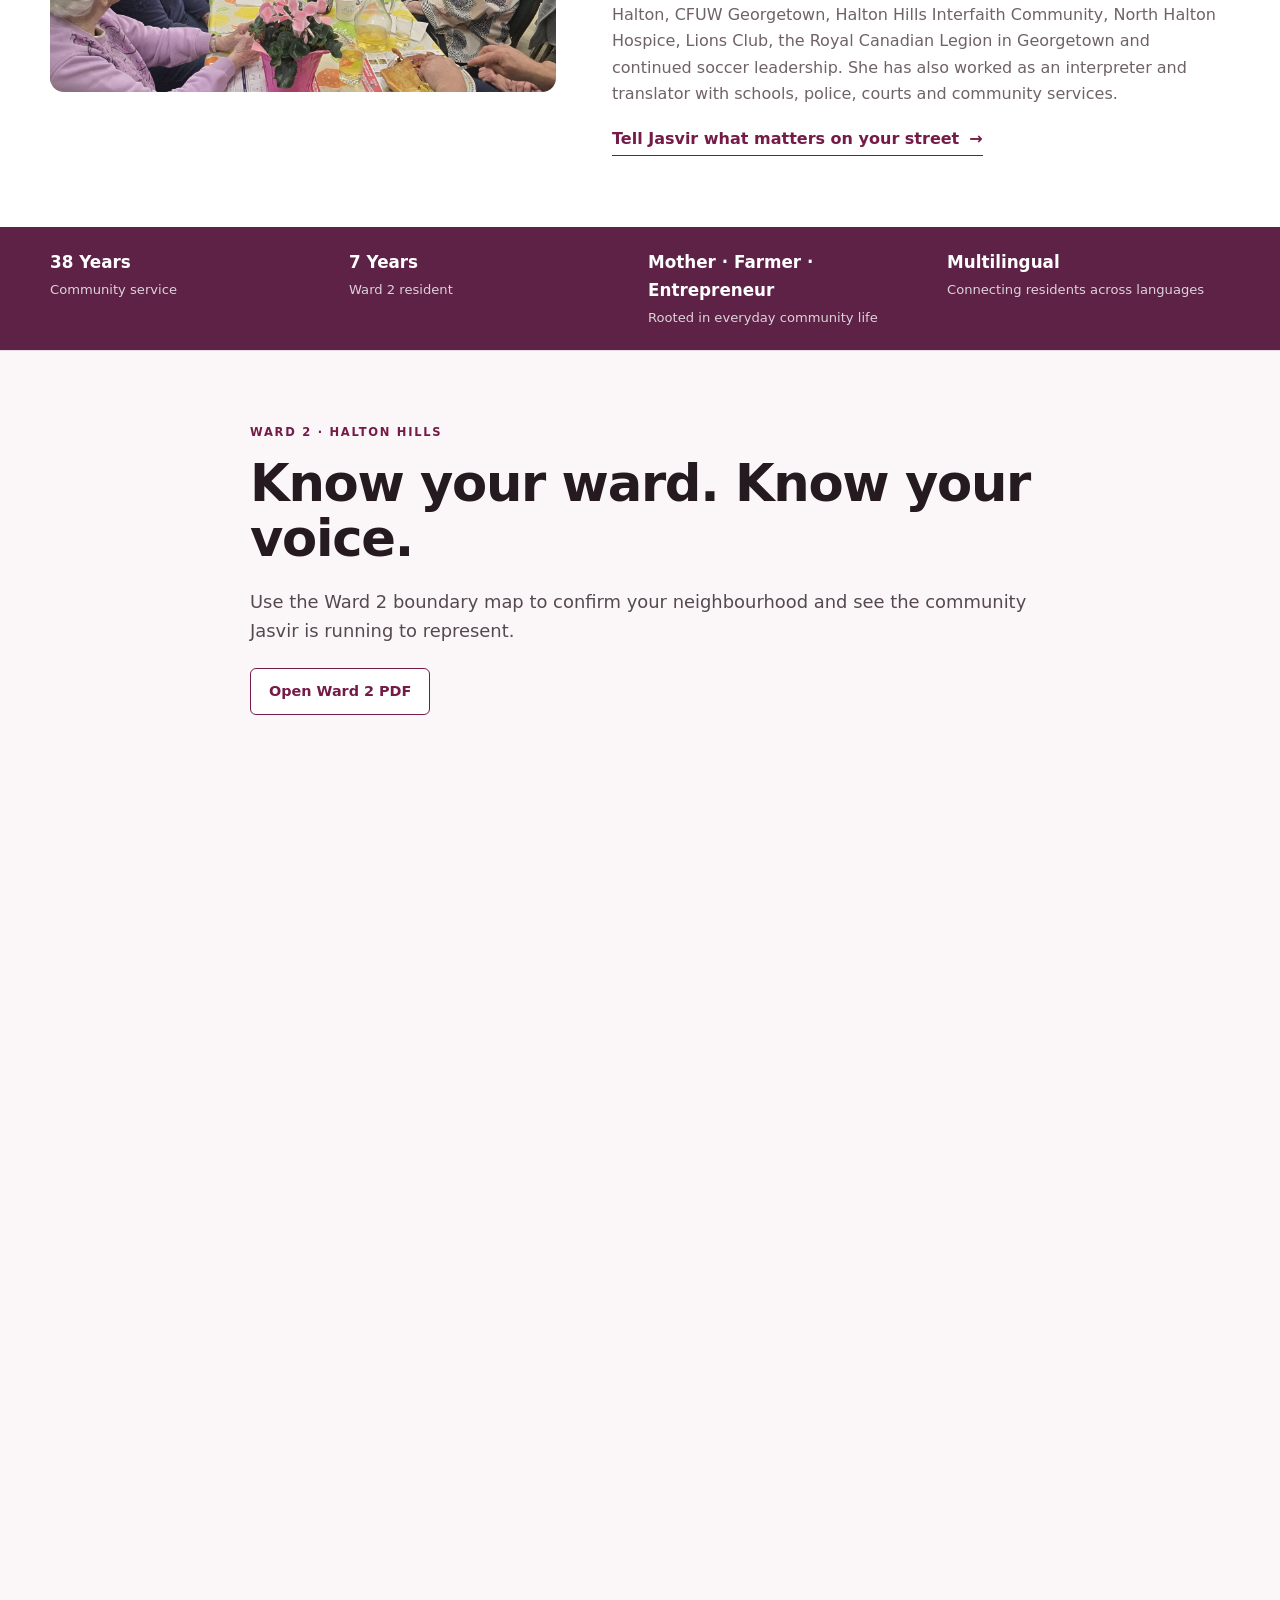
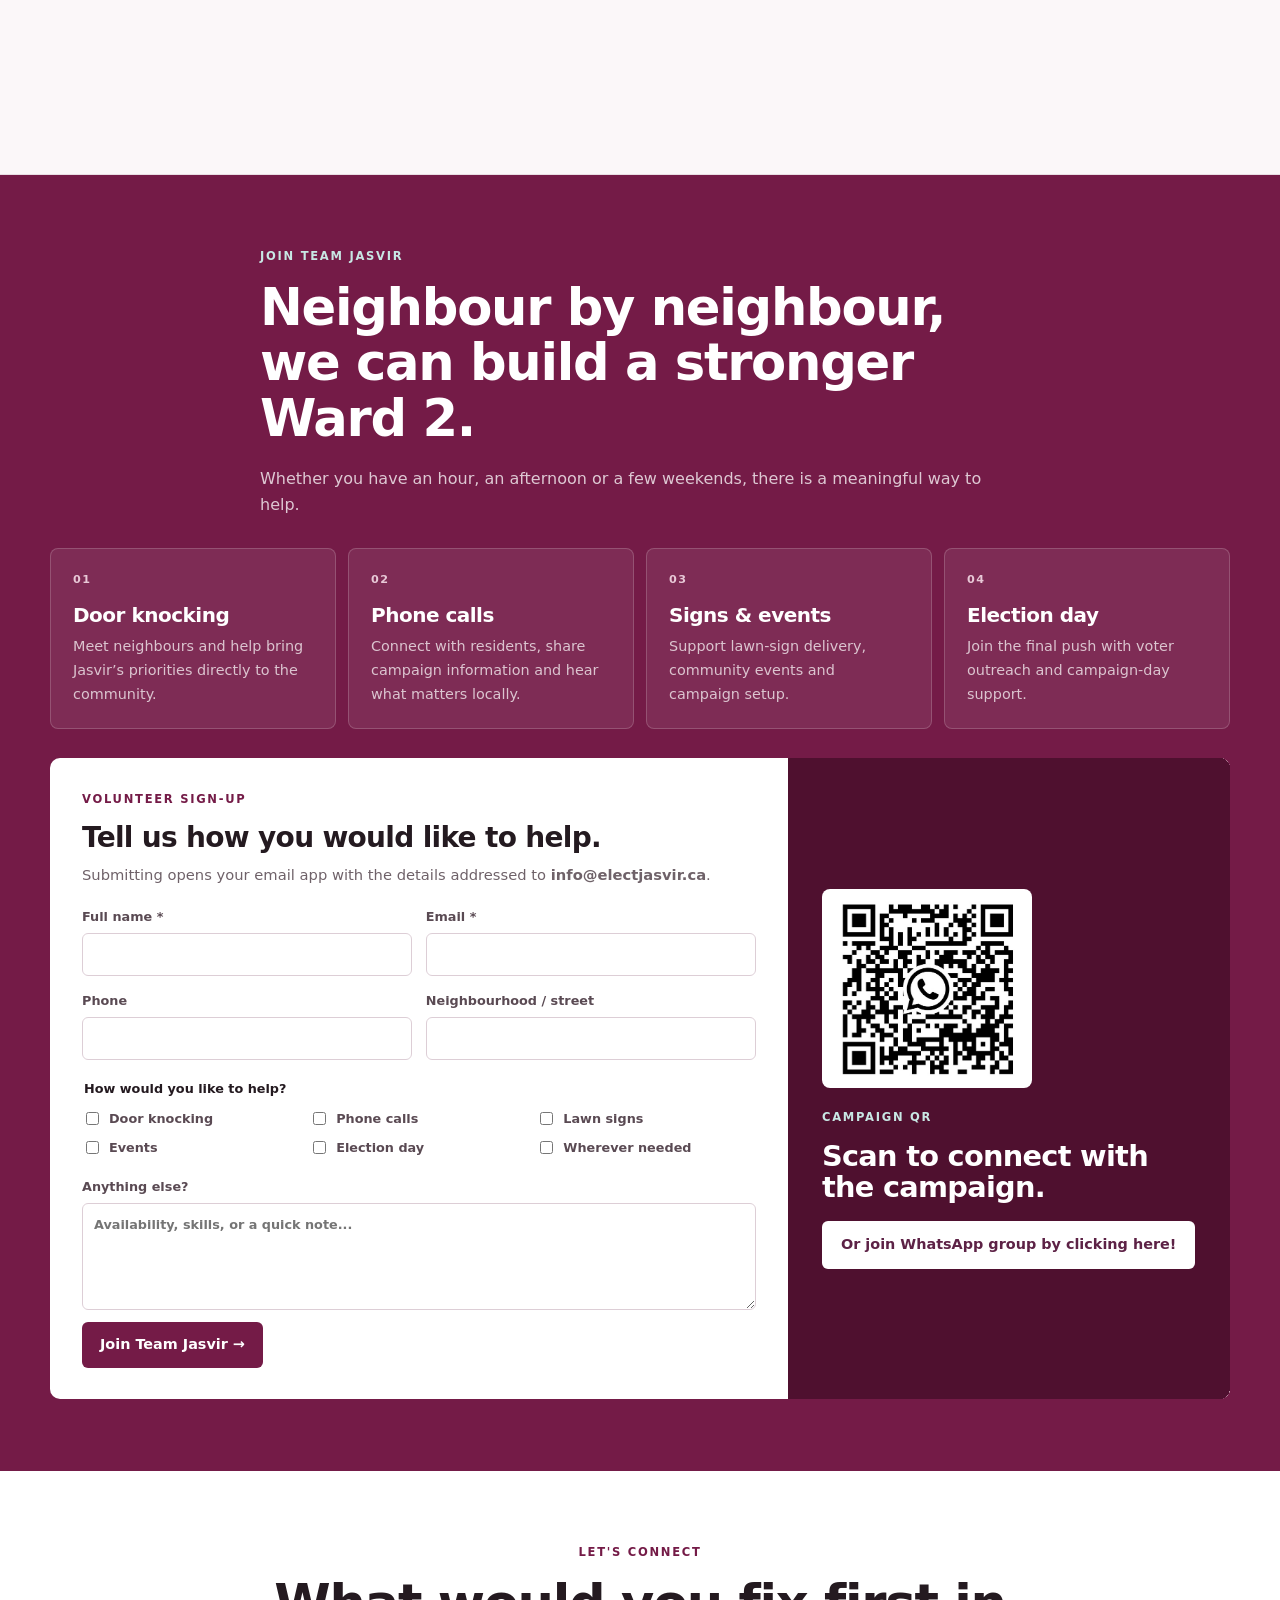
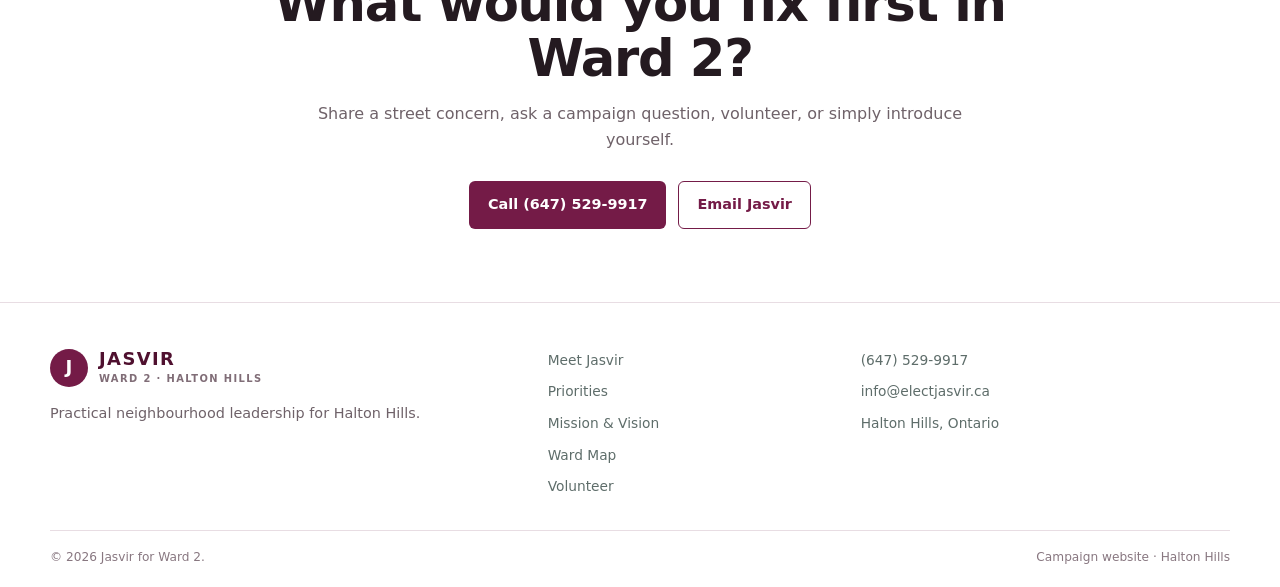
==== commit af31b2b5: "Add files via upload" ====
--- a/index.html
+++ b/index.html
@@ -68,6 +68,7 @@
         <a href="#priorities">Priorities</a>
         <a href="#vision">Mission & Vision</a>
         <a href="#ward-map">Ward Map</a>
+        <a href="voting.html">Vote 2026</a>
         <a href="#volunteer">Volunteer</a>
         <a href="#connect">Contact</a>
         <a class="nav-cta" href="tel:+16475299917">Call Jasvir</a>
